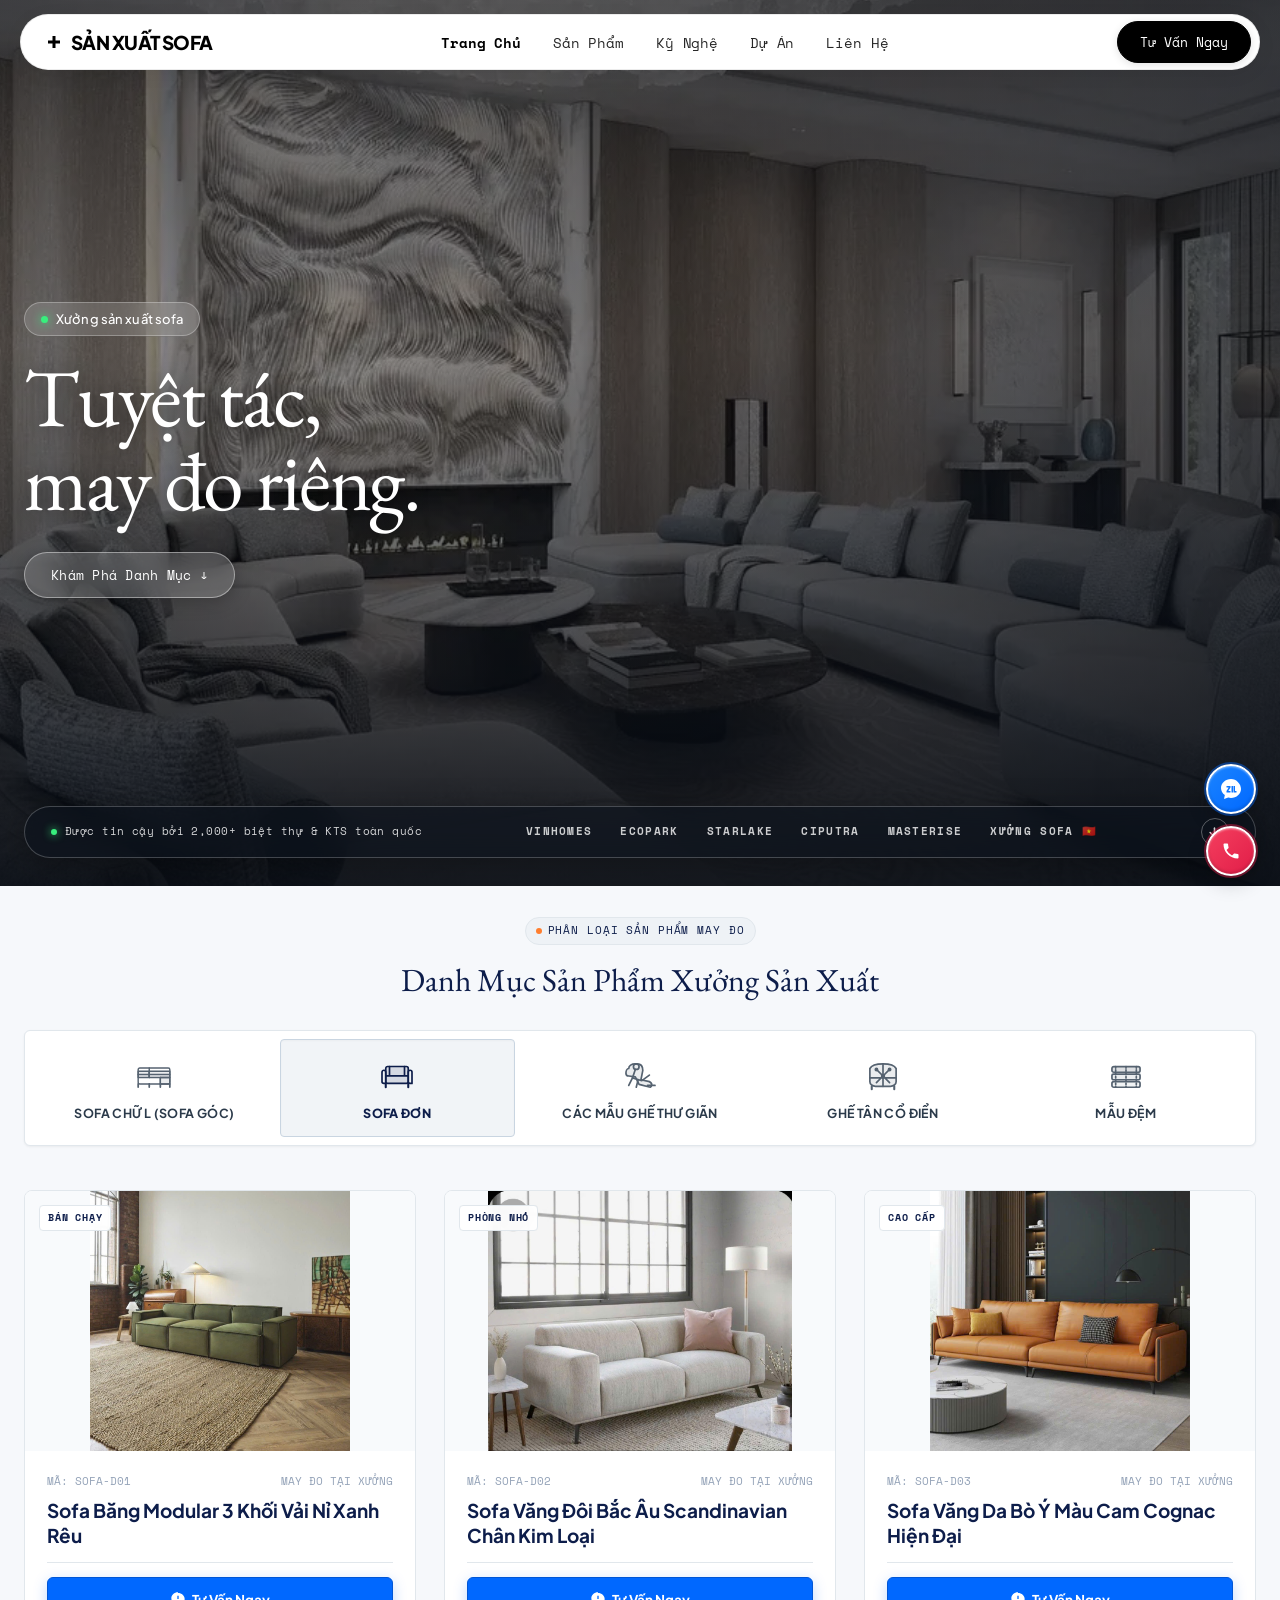
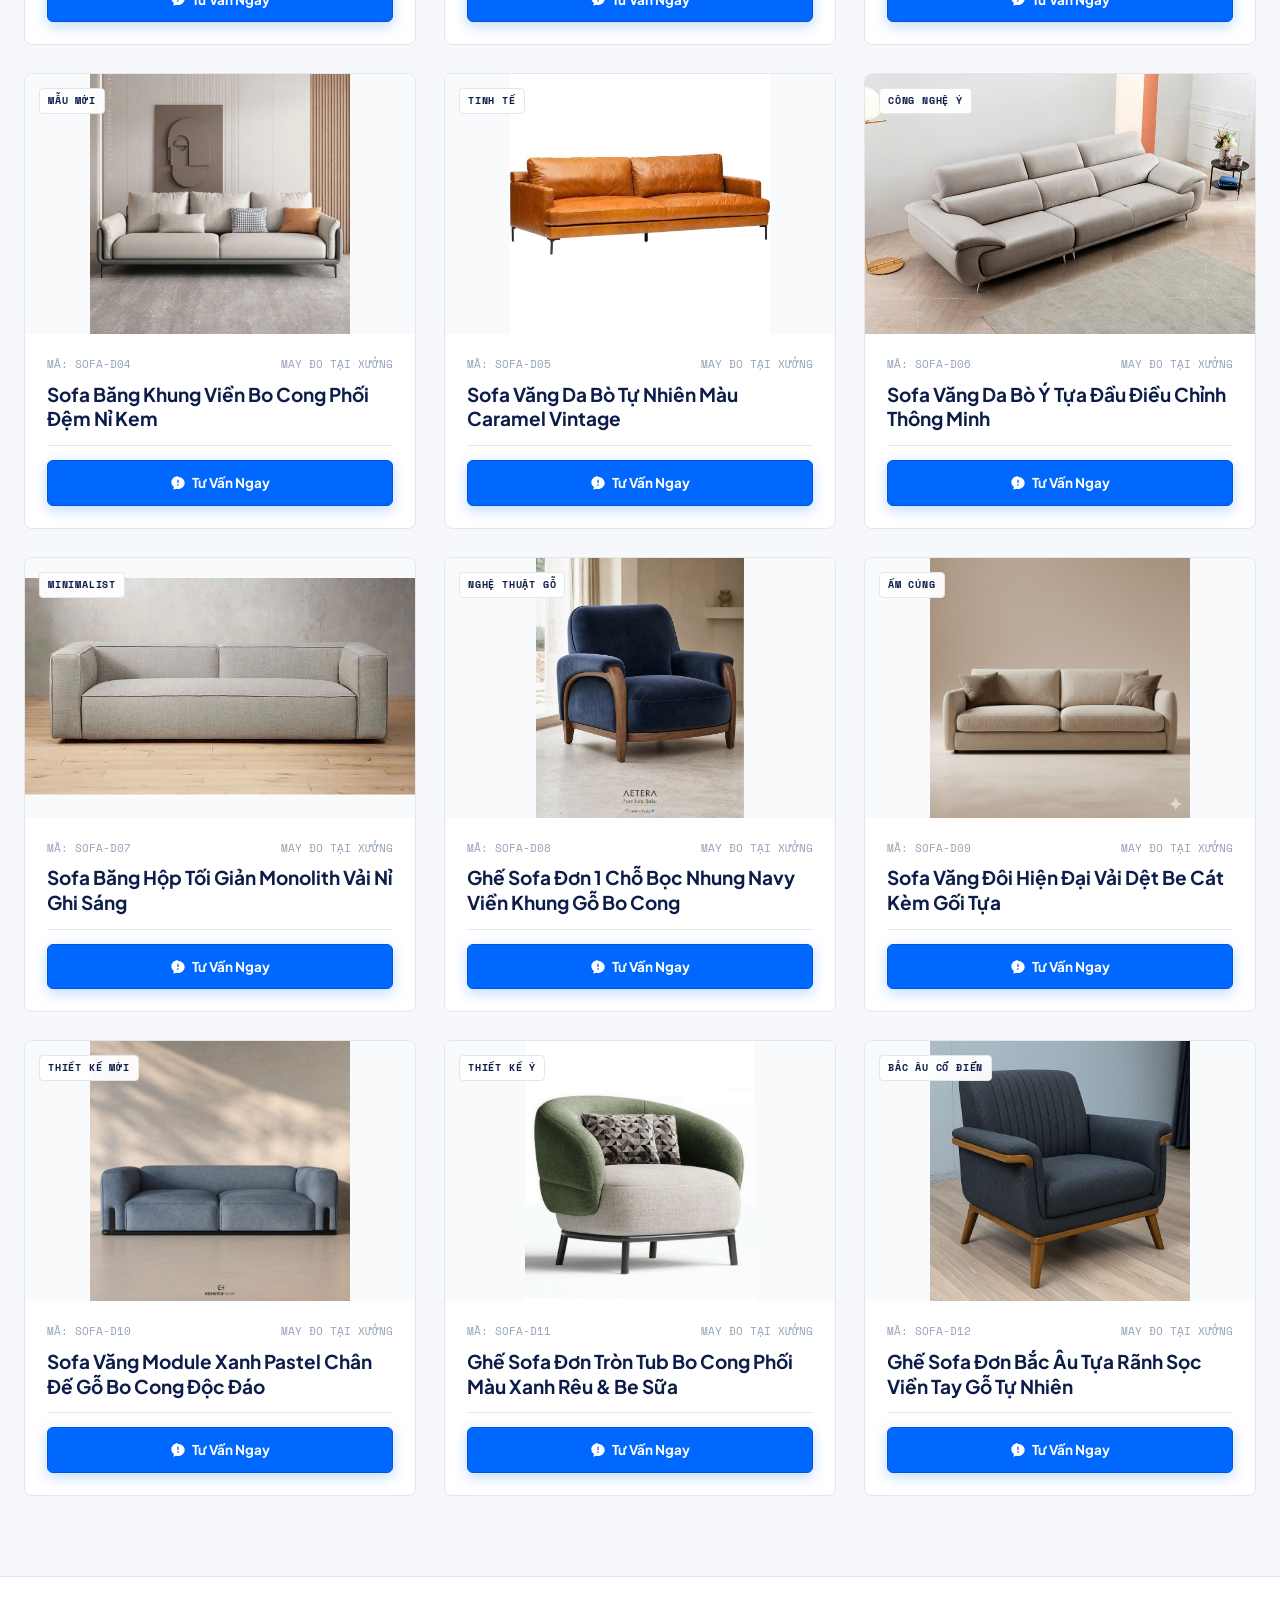
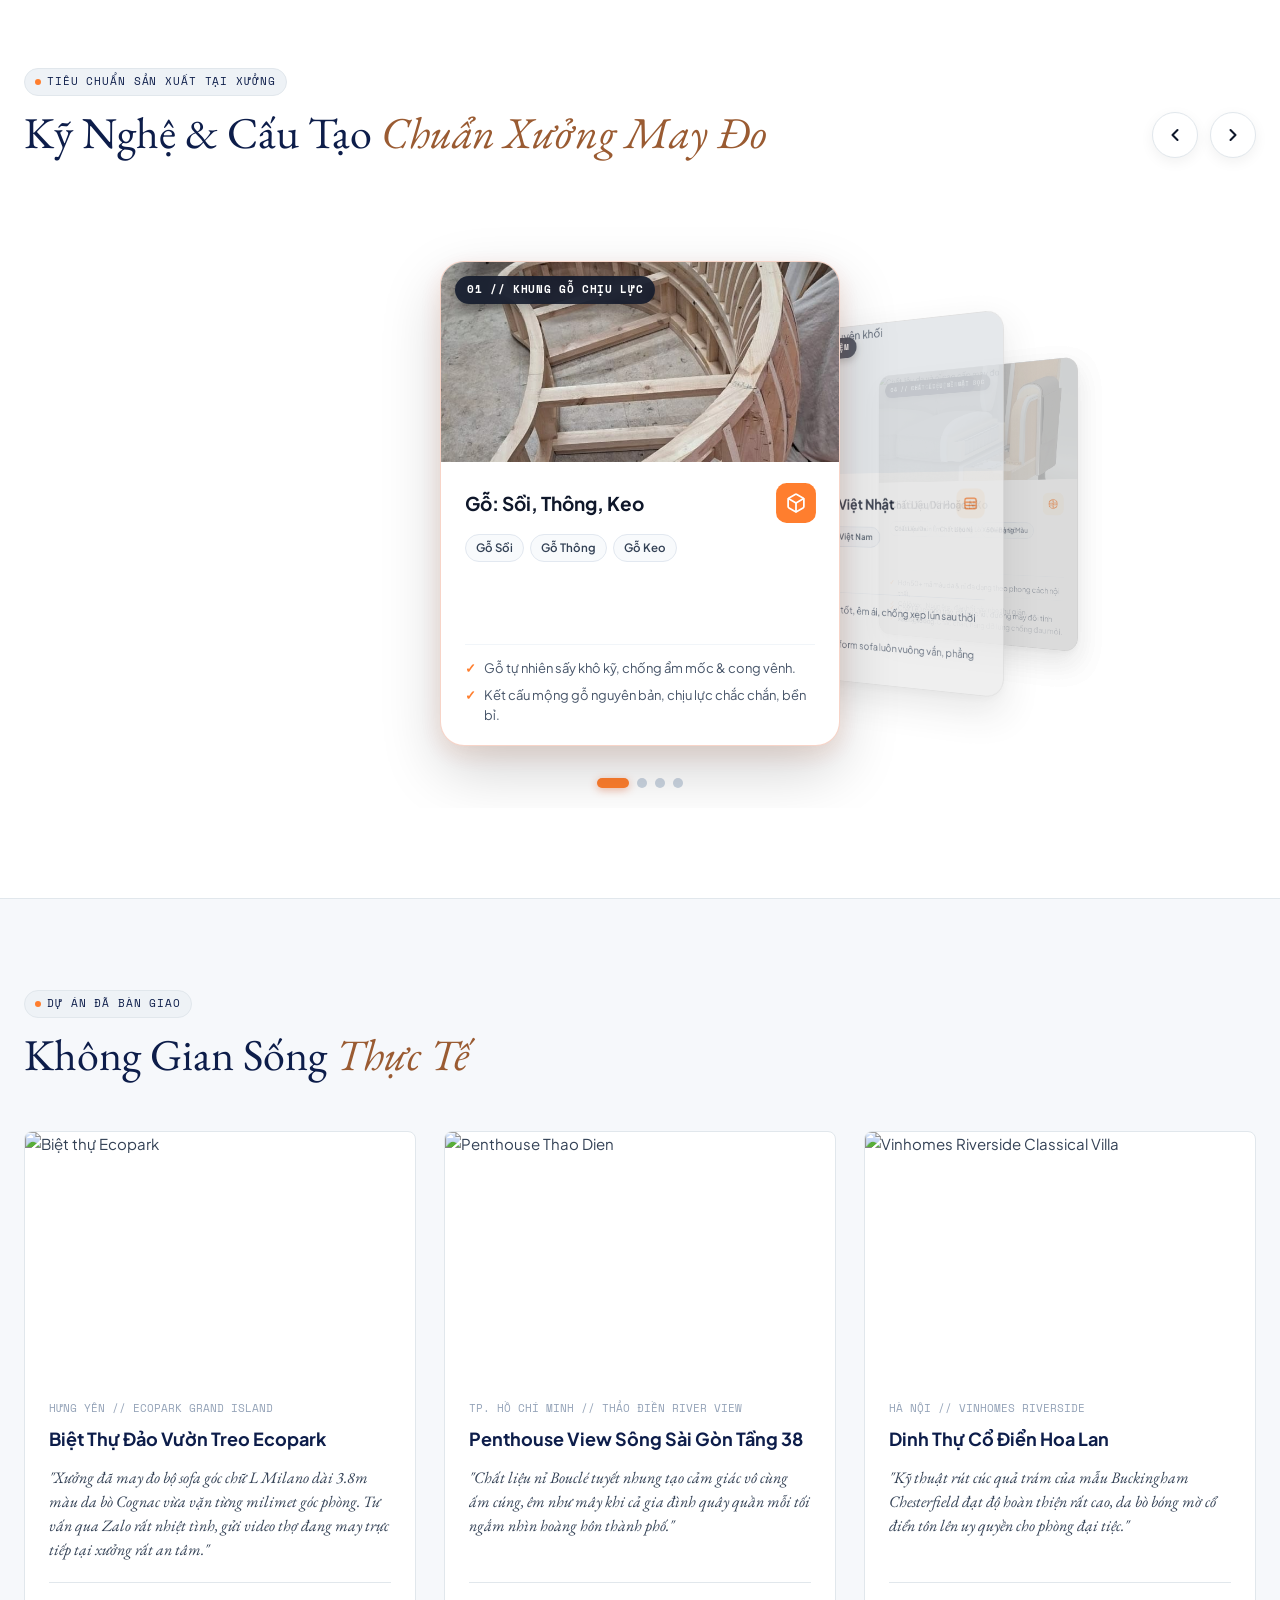
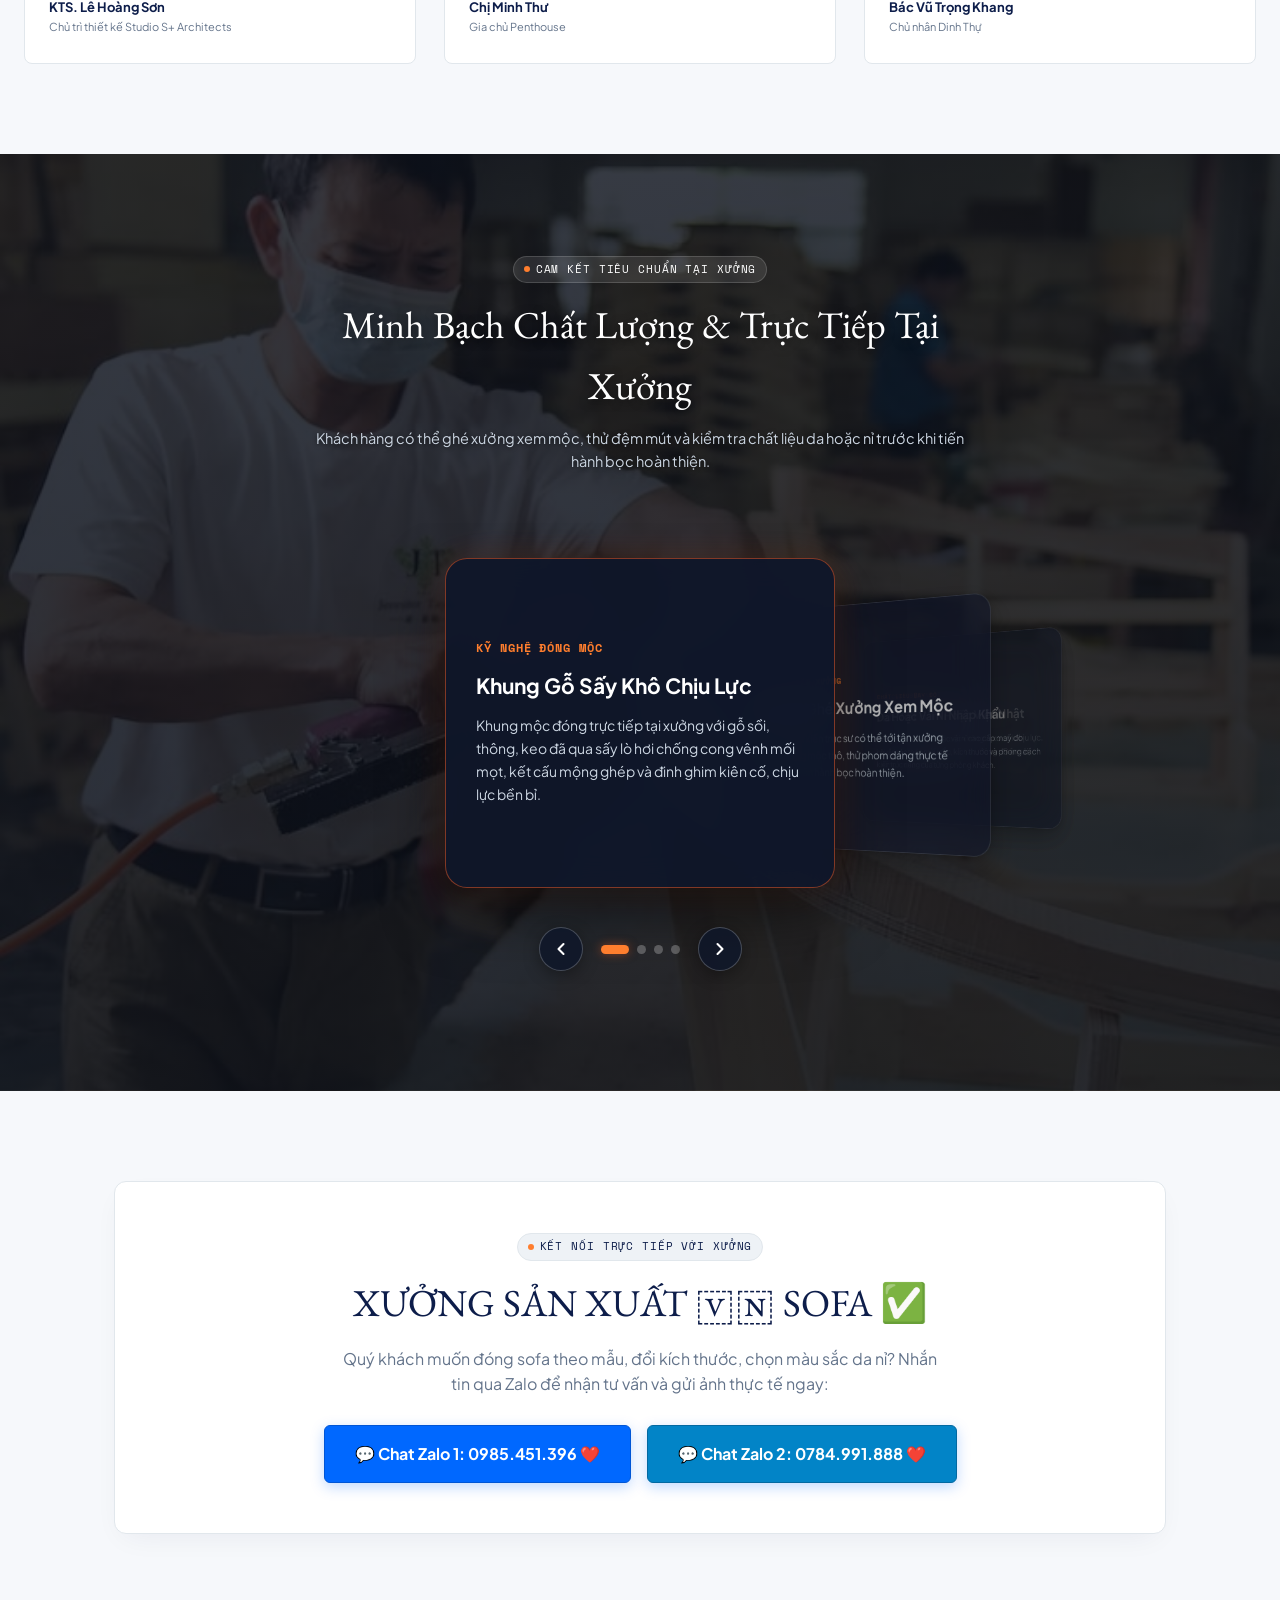
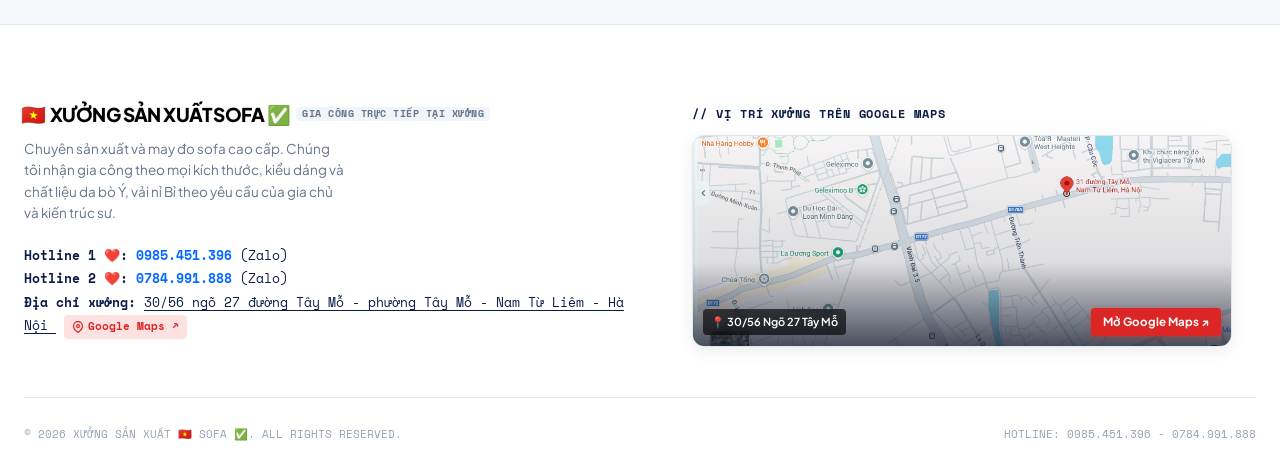
==== index.html @ b15f2ebf "Add files via upload" ====
<!DOCTYPE html>
<html lang="vi">
<head>
  <meta charset="UTF-8">
  <meta name="viewport" content="width=device-width, initial-scale=1.0">
  <title>XƯỞNG SẢN XUẤT 🇻🇳 SOFA ✅ | Hotline: 0985.451.396 - 0784.991.888</title>
  <meta name="description" content="XƯỞNG SẢN XUẤT 🇻🇳 SOFA ✅ chuyên may đo sofa cao cấp. Hotline: 0985.451.396 - 0784.991.888. Đầy đủ các dòng Sofa chữ L (Sofa góc), Sofa đơn, Ghế thư giãn, Ghế tân cổ điển và Mẫu đệm.">
  <link rel="stylesheet" href="assets/css/style.css?v=20261024_10">
  <link rel="preconnect" href="https://fonts.googleapis.com">
  <link rel="preconnect" href="https://fonts.gstatic.com" crossorigin>
</head>
<body>



  <!-- Floating Pill Navbar (Clone Y Chang Ảnh Ankar.ai) -->
  <header class="ankar-nav-wrapper">
    <div class="ankar-nav-container">
      <a href="index.html" class="ankar-logo">
        <span class="ankar-logo-symbol">
          <svg width="18" height="18" viewBox="0 0 24 24" fill="currentColor">
            <path d="M10 4h4v6h6v4h-6v6h-4v-6H4v-4h6V4z"/>
          </svg>
        </span>
        <span class="ankar-logo-text">
          SẢN XUẤT SOFA
        </span>
      </a>

      <nav>
        <ul class="ankar-nav-links">
          <li><a href="index.html" class="active">Trang Chủ</a></li>
          <li><a href="products.html">Sản Phẩm</a></li>
          <li><a href="craftsmanship.html">Kỹ Nghệ</a></li>
          <li><a href="#living-spaces">Dự Án</a></li>
          <li><a href="contact.html">Liên Hệ</a></li>
        </ul>
      </nav>

      <div class="ankar-nav-actions">
        <a href="https://zalo.me/0985451396" target="_blank" rel="noopener noreferrer" class="btn-ankar-pill-action" title="Tư Vấn Zalo: 0985.451.396 ❤️ - 0784.991.888 ❤️">
          Tư Vấn Ngay
        </a>
      </div>
    </div>
  </header>

  <!-- Hero Section (Clone Phong Cách Ankar.ai Chuẩn Bằng Ảnh Thứ 2) -->
  <section class="hero-ankar-container">
    <div class="hero-ankar-body">
      <!-- Tiêu Đề Lớn & Nút Bấm Kính Mờ Đặt Ngay Bên Dưới Chữ -->
      <div class="hero-ankar-left">
        <div class="hero-ankar-badge">
          <span class="dot"></span>
          <span>Xưởng sản xuất sofa</span>
        </div>
        <h1 class="hero-ankar-title">
          Tuyệt tác,<br>
          may đo riêng.
        </h1>
        <div class="hero-ankar-actions" style="margin-top: 28px;">
          <a href="#danh-muc-sofa" class="btn-ankar-glass-pill">
            Khám Phá Danh Mục ↓
          </a>
        </div>
      </div>
    </div>

    <!-- Thanh Floating Pill Đáy Màn Hình (Chứng Nhận & Đối Tác Theo Ảnh 1 Ankar.ai) -->
    <div class="hero-ankar-bottom-pill-wrapper">
      <div class="hero-ankar-bottom-pill">
        <div class="bottom-pill-intro">
          <span class="dot"></span>
          <span>Được tin cậy bởi 2,000+ biệt thự & KTS toàn quốc</span>
        </div>
        <div class="bottom-pill-logos">
          <span>VINHOMES</span>
          <span>ECOPARK</span>
          <span>STARLAKE</span>
          <span>CIPUTRA</span>
          <span>MASTERISE</span>
          <span>XƯỞNG SOFA 🇻🇳</span>
        </div>
        <a href="#danh-muc-sofa" class="bottom-pill-arrow" title="Cuộn xem 6 dòng sản phẩm sofa">
          <svg width="15" height="15" viewBox="0 0 24 24" fill="none" stroke="currentColor" stroke-width="2.5" stroke-linecap="round" stroke-linejoin="round">
            <line x1="12" y1="5" x2="12" y2="19"></line>
            <polyline points="19 12 12 19 5 12"></polyline>
          </svg>
        </a>
      </div>
    </div>

    <!-- Navigation Controls for Mobile Carousel (Option 1) -->
    <div class="cases-carousel-nav" id="casesCarouselNav">
      <button type="button" class="cases-nav-arrow prev" id="casesNavPrev" aria-label="Dự án trước" title="Dự án trước">
        <svg width="18" height="18" viewBox="0 0 24 24" fill="none" stroke="currentColor" stroke-width="2.5" stroke-linecap="round" stroke-linejoin="round"><polyline points="15 18 9 12 15 6"></polyline></svg>
      </button>
      <div class="cases-dots" id="casesDots">
        <button type="button" class="cases-dot active" data-index="0" aria-label="Biệt Thự Đảo Ecopark" title="Biệt Thự Đảo Ecopark"></button>
        <button type="button" class="cases-dot" data-index="1" aria-label="Penthouse Thảo Điền" title="Penthouse Thảo Điền"></button>
        <button type="button" class="cases-dot" data-index="2" aria-label="Dinh Thự Hoa Lan" title="Dinh Thự Hoa Lan"></button>
      </div>
      <button type="button" class="cases-nav-arrow next" id="casesNavNext" aria-label="Dự án sau" title="Dự án sau">
        <svg width="18" height="18" viewBox="0 0 24 24" fill="none" stroke="currentColor" stroke-width="2.5" stroke-linecap="round" stroke-linejoin="round"><polyline points="9 18 15 12 9 6"></polyline></svg>
      </button>
    </div>
  </section>

  <!-- ==========================================================================
       CATEGORY FILTER BAR SECTION (CLONE Y CHANG THEO ẢNH USER GỬI)
       ========================================================================== -->
  <section class="category-filter-section" id="danh-muc-sofa">
    <div class="category-filter-header">
      <div class="label-pill" style="margin: 0 auto 10px;">
        <span class="dot"></span>
        <span>Phân Loại Sản Phẩm May Đo</span>
      </div>
      <h2>Danh Mục Sản Phẩm Xưởng Sản Xuất</h2>
    </div>

    <!-- Thanh 6 Danh Mục Chuẩn Y Ảnh -->
    <div class="ankar-category-bar" id="ankarCategoryBar"></div>
  </section>

  <!-- Product Showcase Grid -->
  <section class="products-grid-section">
    <div class="product-cards-container" id="productsGridContainer"></div>
  </section>

  <!-- ==========================================================================
       CRAFTSMANSHIP & 3-LAYER ANATOMY (ANKAR TECHNICAL LIFECYCLE STYLE)
       ========================================================================== -->
    <!-- ==========================================================================
       TIÊU CHUẨN SẢN XUẤT TẠI XƯỞNG (3D COVERFLOW SLIDER)
       ========================================================================== -->
  <section class="craftsmanship-section" id="ky-nghe">
    <div class="section-container">
      <div class="section-head-split">
        <div>
          <div class="label-pill" style="margin-bottom: 12px;">
            <span class="dot"></span>
            <span>Tiêu Chuẩn Sản Xuất Tại Xưởng</span>
          </div>
          <h2>Kỹ Nghệ &amp; Cấu Tạo <em>Chuẩn Xưởng May Đo</em></h2>
        </div>
        <div class="coverflow-nav-desktop">
          <button class="coverflow-arrow-btn prev" id="coverflowPrevBtn" aria-label="Thẻ trước" title="Xem thẻ trước">
            <svg width="20" height="20" viewBox="0 0 24 24" fill="none" stroke="currentColor" stroke-width="2.5" stroke-linecap="round" stroke-linejoin="round"><polyline points="15 18 9 12 15 6"></polyline></svg>
          </button>
          <button class="coverflow-arrow-btn next" id="coverflowNextBtn" aria-label="Thẻ sau" title="Xem thẻ tiếp theo">
            <svg width="20" height="20" viewBox="0 0 24 24" fill="none" stroke="currentColor" stroke-width="2.5" stroke-linecap="round" stroke-linejoin="round"><polyline points="9 18 15 12 9 6"></polyline></svg>
          </button>
        </div>
      </div>

      <!-- 3D Cover Flow Stage -->
      <div class="coverflow-stage" id="coverflowStage">
        <div class="coverflow-track" id="coverflowTrack">

          <!-- Card 1: Khung Gỗ -->
          <div class="coverflow-card" data-index="0">
            <div class="cf-card-media">
              <img src="assets/images/khung-go-sofa-thuc-te.jpg" alt="Khung sườn gỗ tự nhiên sấy khô" loading="lazy">
              <span class="cf-card-badge">01 // KHUNG GỖ CHỊU LỰC</span>
            </div>
            <div class="cf-card-content">
              <div class="cf-card-header">
                <h3>Gỗ: Sồi, Thông, Keo</h3>
                <div class="cf-icon-wrap">
                  <svg width="20" height="20" viewBox="0 0 24 24" fill="none" stroke="currentColor" stroke-width="2" stroke-linecap="round" stroke-linejoin="round"><path d="M21 16V8a2 2 0 0 0-1-1.73l-7-4a2 2 0 0 0-2 0l-7 4A2 2 0 0 0 3 8v8a2 2 0 0 0 1 1.73l7 4a2 2 0 0 0 2 0l7-4A2 2 0 0 0 21 16z"></path><polyline points="3.27 6.96 12 12.01 20.73 6.96"></polyline><line x1="12" y1="22.08" x2="12" y2="12"></line></svg>
                </div>
              </div>
              <div class="craft-chip-group">
                <span class="craft-chip">Gỗ Sồi</span>
                <span class="craft-chip">Gỗ Thông</span>
                <span class="craft-chip">Gỗ Keo</span>
              </div>
              <ul class="craft-points-list">
                <li>Gỗ tự nhiên sấy khô kỹ, chống ẩm mốc &amp; cong vênh.</li>
                <li>Kết cấu mộng gỗ nguyên bản, chịu lực chắc chắn, bền bỉ.</li>
              </ul>
            </div>
          </div>

          <!-- Card 2: Đệm Mút -->
          <div class="coverflow-card" data-index="1">
            <div class="cf-card-media">
              <img src="https://images.unsplash.com/photo-1631679706909-1844bbd07221?auto=format&fit=crop&w=800&q=80" alt="Hệ đệm mút sofa nguyên khối" loading="lazy">
              <span class="cf-card-badge">02 // HỆ LÕI MÚT ĐỆM</span>
            </div>
            <div class="cf-card-content">
              <div class="cf-card-header">
                <h3>Mút Việt Nam / Việt Nhật</h3>
                <div class="cf-icon-wrap">
                  <svg width="20" height="20" viewBox="0 0 24 24" fill="none" stroke="currentColor" stroke-width="2" stroke-linecap="round" stroke-linejoin="round"><rect x="3" y="4" width="18" height="16" rx="3"></rect><path d="M3 10h18"></path><path d="M3 15h18"></path></svg>
                </div>
              </div>
              <div class="craft-chip-group">
                <span class="craft-chip">Mút Việt Nhật</span>
                <span class="craft-chip">Mút Việt Nam</span>
              </div>
              <ul class="craft-points-list">
                <li>Mút cao cấp đàn hồi tốt, êm ái, chống xẹp lún sau thời gian dài.</li>
                <li>Hồi phục nhanh, giữ form sofa luôn vuông vắn, phẳng phiu.</li>
              </ul>
            </div>
          </div>

          <!-- Card 3: Lò Xo -->
          <div class="coverflow-card" data-index="2">
            <div class="cf-card-media">
              <img src="assets/images/cau-tao-lo-xo-dem-sofa.jpg" alt="Kết cấu lò xo và dây đai trợ lực" loading="lazy">
              <span class="cf-card-badge">03 // KẾT CẤU ĐỆM NGỒI</span>
            </div>
            <div class="cf-card-content">
              <div class="cf-card-header">
                <h3>Có Lò Xo / Không Lò Xo</h3>
                <div class="cf-icon-wrap">
                  <svg width="20" height="20" viewBox="0 0 24 24" fill="none" stroke="currentColor" stroke-width="2" stroke-linecap="round" stroke-linejoin="round"><path d="M4 7c2-3 6-3 8 0s6 3 8 0"></path><path d="M4 12c2-3 6-3 8 0s6 3 8 0"></path><path d="M4 17c2-3 6-3 8 0s6 3 8 0"></path></svg>
                </div>
              </div>
              <div class="craft-chip-group">
                <span class="craft-chip">Có Lò Xo Nhún Êm</span>
                <span class="craft-chip">Không Lò Xo Nâng Đỡ</span>
              </div>
              <ul class="craft-points-list">
                <li><strong>Có lò xo:</strong> Nhún êm, đàn hồi nảy nhẹ thư giãn.</li>
                <li><strong>Không lò xo:</strong> Chắc chắn, nâng đỡ lưng chống đau mỏi.</li>
              </ul>
            </div>
          </div>

          <!-- Card 4: Chất Liệu Bọc -->
          <div class="coverflow-card" data-index="3">
            <div class="cf-card-media">
              <img src="https://images.unsplash.com/photo-1550581190-9c1c48d21d6c?auto=format&fit=crop&w=800&q=80" alt="Chất liệu da và nỉ cao cấp may đo" loading="lazy">
              <span class="cf-card-badge">04 // CHẤT LIỆU BỀ MẶT BỌC</span>
            </div>
            <div class="cf-card-content">
              <div class="cf-card-header">
                <h3>Chất Liệu Da Hoặc Nỉ</h3>
                <div class="cf-icon-wrap">
                  <svg width="20" height="20" viewBox="0 0 24 24" fill="none" stroke="currentColor" stroke-width="2" stroke-linecap="round" stroke-linejoin="round"><circle cx="12" cy="12" r="9"></circle><path d="M12 3v18"></path><path d="M3 12h18"></path></svg>
                </div>
              </div>
              <div class="craft-chip-group">
                <span class="craft-chip">Chất Liệu Da</span>
                <span class="craft-chip">Chất Liệu Nỉ</span>
                <span class="craft-chip">50+ Bảng Màu</span>
              </div>
              <ul class="craft-points-list">
                <li>Hơn 50+ mã màu da &amp; nỉ đa dạng theo phong cách nội thất.</li>
                <li>Chất liệu chống trầy, dễ lau chùi, đường may đôi tinh xảo tại xưởng.</li>
              </ul>
            </div>
          </div>

        </div>

        <!-- Controls: Dots & Mobile Arrows -->
        <div class="coverflow-controls">
          <button class="coverflow-arrow-btn mobile-prev" id="coverflowMobilePrev" aria-label="Trước">
            <svg width="18" height="18" viewBox="0 0 24 24" fill="none" stroke="currentColor" stroke-width="2.5"><polyline points="15 18 9 12 15 6"></polyline></svg>
          </button>
          <div class="coverflow-dots" id="coverflowDots">
            <span class="cf-dot active" data-index="0" title="Khung Gỗ"></span>
            <span class="cf-dot" data-index="1" title="Đệm Mút"></span>
            <span class="cf-dot" data-index="2" title="Lò Xo"></span>
            <span class="cf-dot" data-index="3" title="Chất Liệu Bọc"></span>
          </div>
          <button class="coverflow-arrow-btn mobile-next" id="coverflowMobileNext" aria-label="Sau">
            <svg width="18" height="18" viewBox="0 0 24 24" fill="none" stroke="currentColor" stroke-width="2.5"><polyline points="9 18 15 12 9 6"></polyline></svg>
          </button>
        </div>
      </div>
    </div>
  </section>

  <!-- ==========================================================================
       LIVING SPACES & CLIENT STORIES
       ========================================================================== -->
  <section class="cases-section" id="living-spaces">
    <div class="section-head-split">
      <div>
        <div class="label-pill" style="margin-bottom: 12px;">
          <span class="dot"></span>
          <span>Dự Án Đã Bàn Giao</span>
        </div>
        <h2>Không Gian Sống <em>Thực Tế</em></h2>
      </div>
    </div>

    <div class="cases-slider" id="casesSlider">
      <!-- Case 1 -->
      <div class="case-card" data-index="0">
        <div class="case-image">
          <img src="https://images.unsplash.com/photo-1600585154340-be6161a56a0c?auto=format&fit=crop&w=800&q=80" alt="Biệt thự Ecopark">
        </div>
        <div class="case-content">
          <div class="case-loc">HƯNG YÊN // ECOPARK GRAND ISLAND</div>
          <h4 class="case-title">Biệt Thự Đảo Vườn Treo Ecopark</h4>
          <p class="case-quote">
            "Xưởng đã may đo bộ sofa góc chữ L Milano dài 3.8m màu da bò Cognac vừa vặn từng milimet góc phòng. Tư vấn qua Zalo rất nhiệt tình, gửi video thợ đang may trực tiếp tại xưởng rất an tâm."
          </p>
          <div class="case-author">
            <div class="case-author-info">
              <div class="name">KTS. Lê Hoàng Sơn</div>
              <div class="role">Chủ trì thiết kế Studio S+ Architects</div>
            </div>
          </div>
        </div>
      </div>

      <!-- Case 2 -->
      <div class="case-card" data-index="1">
        <div class="case-image">
          <img src="https://images.unsplash.com/photo-1600607687939-ce8a6c25118c?auto=format&fit=crop&w=800&q=80" alt="Penthouse Thao Dien">
        </div>
        <div class="case-content">
          <div class="case-loc">TP. HỒ CHÍ MINH // THẢO ĐIỀN RIVER VIEW</div>
          <h4 class="case-title">Penthouse View Sông Sài Gòn Tầng 38</h4>
          <p class="case-quote">
            "Chất liệu nỉ Bouclé tuyết nhung tạo cảm giác vô cùng ấm cúng, êm như mây khi cả gia đình quây quần mỗi tối ngắm nhìn hoàng hôn thành phố."
          </p>
          <div class="case-author">
            <div class="case-author-info">
              <div class="name">Chị Minh Thư</div>
              <div class="role">Gia chủ Penthouse</div>
            </div>
          </div>
        </div>
      </div>

      <!-- Case 3 -->
      <div class="case-card" data-index="2">
        <div class="case-image">
          <img src="https://images.unsplash.com/photo-1550581190-9c1c48d21d6c?auto=format&fit=crop&w=800&q=80" alt="Vinhomes Riverside Classical Villa">
        </div>
        <div class="case-content">
          <div class="case-loc">HÀ NỘI // VINHOMES RIVERSIDE</div>
          <h4 class="case-title">Dinh Thự Cổ Điển Hoa Lan</h4>
          <p class="case-quote">
            "Kỹ thuật rút cúc quả trám của mẫu Buckingham Chesterfield đạt độ hoàn thiện rất cao, da bò bóng mờ cổ điển tôn lên uy quyền cho phòng đại tiệc."
          </p>
          <div class="case-author">
            <div class="case-author-info">
              <div class="name">Bác Vũ Trọng Khang</div>
              <div class="role">Chủ nhân Dinh Thự</div>
            </div>
          </div>
        </div>
      </div>
    </div>
  </section>

  <!-- ==========================================================================
       TRUST CENTER & CERTIFICATIONS (ẢNH NỀN XƯỞNG MỘC THỰC TẾ)
       ========================================================================== -->
    <!-- ==========================================================================
       TRUST CENTER & CERTIFICATIONS (ẢNH NỀN XƯỞNG MỘC THỰC TẾ - LƯỚT CHUYỂN MƯỢT MÀ)
       ========================================================================== -->
    <!-- ==========================================================================
       TRUST CENTER & CERTIFICATIONS (3D COVERFLOW NHƯ ẢNH MẪU - NỘI DUNG GIỮ NGUYÊN)
       ========================================================================== -->
  <section class="trust-section" id="trust-section">
    <div class="trust-head">
      <div class="label-pill" style="background: rgba(255,255,255,0.1); border-color: rgba(255,255,255,0.15); color: #fff; margin-bottom: 12px;">
        <span class="dot"></span>
        <span>Cam Kết Tiêu Chuẩn Tại Xưởng</span>
      </div>
      <h2>Minh Bạch Chất Lượng &amp; Trực Tiếp Tại Xưởng</h2>
      <p>Khách hàng có thể ghé xưởng xem mộc, thử đệm mút và kiểm tra chất liệu da hoặc nỉ trước khi tiến hành bọc hoàn thiện.</p>
    </div>

    <!-- 3D Cover Flow Stage -->
    <div class="trust-coverflow-stage" id="trustCoverflowStage">
      <div class="trust-coverflow-track" id="trustCoverflowTrack">

        <div class="trust-coverflow-card" data-index="0">
          <div class="code">KỸ NGHỆ ĐÓNG MỘC</div>
          <h4>Khung Gỗ Sấy Khô Chịu Lực</h4>
          <p>Khung mộc đóng trực tiếp tại xưởng với gỗ sồi, thông, keo đã qua sấy lò hơi chống cong vênh mối mọt, kết cấu mộng ghép và đinh ghim kiên cố, chịu lực bền bỉ.</p>
        </div>

        <div class="trust-coverflow-card" data-index="1">
          <div class="code">MINH BẠCH TẬN XƯỞNG</div>
          <h4>Trực Tiếp Ghé Xưởng Xem Mộc</h4>
          <p>Khách hàng và kiến trúc sư có thể tới tận xưởng kiểm tra khung mộc thô, thử phom dáng thực tế trước khi thợ tiến hành bọc hoàn thiện.</p>
        </div>

        <div class="trust-coverflow-card" data-index="2">
          <div class="code">TÙY CHỌN ĐỆM NGỒI</div>
          <h4>Mút Việt Nam Hoặc Việt Nhật</h4>
          <p>Tùy chọn đệm ngồi có hoặc không lò xo cối chịu lực. Lõi mút nguyên khối đàn hồi cao, nâng đỡ êm ái, chống xẹp lún tối đa.</p>
        </div>

        <div class="trust-coverflow-card" data-index="3">
          <div class="code">CHẤT LIỆU MAY ĐO</div>
          <h4>Da Hoặc Vải Nỉ Nhập Khẩu</h4>
          <p>Hàng trăm mẫu da hoặc vải nỉ cao cấp may đo chuẩn xác theo màu sắc, kích thước và phong cách kiến trúc riêng của từng phòng khách.</p>
        </div>

      </div>

      <!-- Controls: Navigation Arrows & Dots -->
      <div class="trust-controls">
        <button class="trust-arrow-btn prev" id="trustCoverflowPrev" aria-label="Thẻ trước" title="Thẻ trước">
          <svg width="20" height="20" viewBox="0 0 24 24" fill="none" stroke="currentColor" stroke-width="2.5" stroke-linecap="round" stroke-linejoin="round"><polyline points="15 18 9 12 15 6"></polyline></svg>
        </button>
        <div class="trust-dots" id="trustCoverflowDots">
          <span class="trust-dot active" data-index="0" title="Kỹ nghệ đóng mộc"></span>
          <span class="trust-dot" data-index="1" title="Minh bạch tận xưởng"></span>
          <span class="trust-dot" data-index="2" title="Tùy chọn đệm ngồi"></span>
          <span class="trust-dot" data-index="3" title="Chất liệu may đo"></span>
        </div>
        <button class="trust-arrow-btn next" id="trustCoverflowNext" aria-label="Thẻ sau" title="Thẻ tiếp theo">
          <svg width="20" height="20" viewBox="0 0 24 24" fill="none" stroke="currentColor" stroke-width="2.5" stroke-linecap="round" stroke-linejoin="round"><polyline points="9 18 15 12 9 6"></polyline></svg>
        </button>
      </div>
    </div>
  </section>

  <!-- ==========================================================================
       ZALO CONSULTATION HERO CARD
       ========================================================================== -->
  <section style="max-width: 1100px; margin: 90px auto; padding: 0 24px;">
    <div style="background: #ffffff; border: 1px solid var(--border-light); border-radius: 12px; padding: 50px 30px; text-align: center; box-shadow: var(--shadow-card);">
      <div class="label-pill" style="margin: 0 auto 12px;">
        <span class="dot"></span>
        <span>KẾT NỐI TRỰC TIẾP VỚI XƯỞNG</span>
      </div>
      <h2 style="font-family: var(--font-serif); font-size: 38px; color: var(--text-main); font-weight: 400; margin-bottom: 12px;">
        XƯỞNG SẢN XUẤT 🇻🇳 SOFA ✅
      </h2>
      <p style="color: var(--text-muted); font-size: 16px; max-width: 600px; margin: 0 auto 28px;">
        Quý khách muốn đóng sofa theo mẫu, đổi kích thước, chọn màu sắc da nỉ? Nhắn tin qua Zalo để nhận tư vấn và gửi ảnh thực tế ngay:
      </p>

      <div style="display: flex; justify-content: center; gap: 16px; flex-wrap: wrap;">
        <a href="https://zalo.me/0985451396" target="_blank" rel="noopener noreferrer" class="btn-zalo-cta" style="padding: 15px 30px; font-size: 16px;">
          💬 Chat Zalo 1: 0985.451.396 ❤️
        </a>
        <a href="https://zalo.me/0784991888" target="_blank" rel="noopener noreferrer" class="btn-zalo-cta" style="padding: 15px 30px; font-size: 16px; background: #0284c7 !important; border-color: #0369a1 !important;">
          💬 Chat Zalo 2: 0784.991.888 ❤️
        </a>
      </div>
    </div>
  </section>

  <!-- ==========================================================================
       ANKAR-STYLE FOOTER
       ========================================================================== -->
  <footer class="ankar-footer">
    <div class="footer-container">
      <div class="footer-top-grid">
        <!-- Cột 1: Thông Tin Xưởng -->
        <div class="footer-brand">
          <div class="ankar-logo">
            <div class="ankar-logo-symbol">🇻🇳</div>
            <div class="ankar-logo-text">
              XƯỞNG SẢN XUẤT SOFA ✅
              <span class="ankar-logo-sub">Gia Công Trực Tiếp Tại Xưởng</span>
            </div>
          </div>
          <p>
            Chuyên sản xuất và may đo sofa cao cấp. Chúng tôi nhận gia công theo mọi kích thước, kiểu dáng và chất liệu da bò Ý, vải nỉ Bỉ theo yêu cầu của gia chủ và kiến trúc sư.
          </p>
          <div style="margin-top: 20px; font-family: var(--font-mono); font-size: 13px; color: var(--text-main); line-height: 1.8;">
            <div><strong>Hotline 1 ❤️:</strong> <a href="tel:0985451396" style="color: #0068ff; font-weight: bold;">0985.451.396</a> (Zalo)</div>
            <div><strong>Hotline 2 ❤️:</strong> <a href="tel:0784991888" style="color: #0068ff; font-weight: bold;">0784.991.888</a> (Zalo)</div>
            <div>
              <strong>Địa chỉ xưởng:</strong> 
              <a href="https://www.google.com/maps/search/?api=1&query=30%2F56+ng%C3%B5+27+%C4%91%C6%B0%E1%BB%9Dng+T%C3%A2y+M%E1%BB%97%2C+T%C3%A2y+M%E1%BB%97%2C+Nam+T%E1%BB%AB+Li%C3%AAm%2C+H%C3%A0+N%E1%BB%99i" target="_blank" rel="noopener noreferrer" style="color: var(--text-main); text-decoration: underline; text-underline-offset: 3px;" title="Bấm để mở chỉ đường Google Maps">
                30/56 ngõ 27 đường Tây Mỗ - phường Tây Mỗ - Nam Từ Liêm - Hà Nội
              </a>
              <a href="https://www.google.com/maps/search/?api=1&query=30%2F56+ng%C3%B5+27+%C4%91%C6%B0%E1%BB%9Dng+T%C3%A2y+M%E1%BB%97%2C+T%C3%A2y+M%E1%BB%97%2C+Nam+T%E1%BB%AB+Li%C3%AAm%2C+H%C3%A0+N%E1%BB%99i" target="_blank" rel="noopener noreferrer" style="display: inline-flex; align-items: center; gap: 4px; margin-left: 8px; padding: 2px 8px; background: #fee2e2; color: #dc2626; border-radius: 4px; font-size: 11px; font-weight: 700; text-decoration: none; vertical-align: middle;">
                <svg width="12" height="12" viewBox="0 0 24 24" fill="none" stroke="currentColor" stroke-width="2.5" stroke-linecap="round" stroke-linejoin="round">
                  <path d="M21 10c0 7-9 13-9 13s-9-6-9-13a9 9 0 0 1 18 0z"></path>
                  <circle cx="12" cy="10" r="3"></circle>
                </svg>
                Google Maps ↗
              </a>
            </div>
          </div>
        </div>

        <!-- Cột 2: Bản Đồ Google Maps (Điền đầy khoảng trống ở giữa theo ảnh yêu cầu) -->
        <div class="footer-map-col">
          <div style="font-family: var(--font-mono); font-size: 11.5px; text-transform: uppercase; color: var(--text-main); letter-spacing: 0.08em; margin-bottom: 12px; font-weight: 700;">
            // VỊ TRÍ XƯỞNG TRÊN GOOGLE MAPS
          </div>
          <div style="max-width: 540px; width: 100%; border-radius: 12px; overflow: hidden; border: 1px solid var(--border-light); box-shadow: 0 4px 16px rgba(0,0,0,0.08); position: relative;">
            <a href="https://www.google.com/maps/search/?api=1&query=30%2F56+ng%C3%B5+27+%C4%91%C6%B0%E1%BB%9Dng+T%C3%A2y+M%E1%BB%97%2C+T%C3%A2y+M%E1%BB%97%2C+Nam+T%E1%BB%AB+Li%C3%AAm%2C+H%C3%A0+N%E1%BB%99i" target="_blank" rel="noopener noreferrer" style="display: block; position: relative; text-decoration: none;" title="Bấm vào để mở Google Maps chỉ đường đến xưởng">
              <img src="assets/images/google-maps-tay-mo.png" alt="Bản đồ vị trí Xưởng sản xuất sofa 30/56 ngõ 27 Tây Mỗ" style="width: 100%; height: 210px; object-fit: cover; display: block; transition: transform 0.3s ease;">
              <div style="position: absolute; inset: 0; background: linear-gradient(to top, rgba(15, 23, 42, 0.75) 0%, rgba(15, 23, 42, 0.1) 40%, transparent 100%); pointer-events: none;"></div>
              <div style="position: absolute; bottom: 10px; left: 10px; right: 10px; display: flex; align-items: center; justify-content: space-between; gap: 8px;">
                <span style="font-size: 11px; font-weight: 600; color: #ffffff; background: rgba(0, 0, 0, 0.65); padding: 4px 8px; border-radius: 4px; backdrop-filter: blur(4px);">
                  📍 30/56 Ngõ 27 Tây Mỗ
                </span>
                <span style="font-size: 11.5px; font-weight: 700; color: #ffffff; background: #dc2626; padding: 5px 12px; border-radius: 4px; display: inline-flex; align-items: center; gap: 4px; box-shadow: 0 2px 6px rgba(220, 38, 38, 0.4);">
                  Mở Google Maps ↗
                </span>
              </div>
            </a>
          </div>
        </div>
      </div>

      <div class="footer-bottom-bar">
        <div>© 2026 XƯỞNG SẢN XUẤT 🇻🇳 SOFA ✅. ALL RIGHTS RESERVED.</div>
        <div style="display: flex; gap: 20px;">
          <span>HOTLINE: 0985.451.396 - 0784.991.888</span>
        </div>
      </div>
    </div>
  </footer>

  <!-- Floating Contact Corner (Chỉ 2 Icon Tròn Nổi 3D Tinh Gọn, Không Che Chữ) -->
  <div class="floating-contact-corner" id="floatingContactCorner">
    <a href="https://zalo.me/0985451396" target="_blank" rel="noopener noreferrer" class="floating-fab-item fab-zalo" title="Tư Vấn Zalo: 0985.451.396 ❤️">
      <div class="fab-icon-btn">
        <span class="fab-radar"></span>
        <svg width="24" height="24" viewBox="0 0 24 24" fill="currentColor">
          <path d="M12 2C6.48 2 2 6.03 2 11c0 2.87 1.5 5.43 3.84 7.03L5 22l4.24-1.41C10.15 20.84 11.06 21 12 21c5.52 0 10-4.03 10-9s-4.48-10-10-10zm-1.5 13.5h-3V14l2.16-3.5H7.5V9h4v1.5L9.34 14h2.16v1.5zm3.5 0h-1.5V9H14v6.5zm3.5 0h-3V9h1.5v5h1.5v1.5z"/>
        </svg>
      </div>
    </a>
    <a href="tel:0784991888" class="floating-fab-item fab-hotline" title="Gọi Hotline: 0784.991.888 ❤️">
      <div class="fab-icon-btn">
        <span class="fab-radar"></span>
        <svg width="20" height="20" viewBox="0 0 24 24" fill="currentColor">
          <path d="M6.62 10.79a15.053 15.053 0 006.59 6.59l2.2-2.2c.27-.27.67-.36 1.02-.24 1.12.37 2.33.57 3.57.57.55 0 1 .45 1 1V20c0 .55-.45 1-1 1-9.39 0-17-7.61-17-17 0-.55.45-1 1-1h3.5c.55 0 1 .45 1 1 0 1.25.2 2.45.57 3.57.11.35.03.74-.25 1.02l-2.2 2.2z"/>
        </svg>
      </div>
    </a>
  </div>

  <!-- Quick View Modal Popup -->
  <div class="modal-overlay" id="productModalOverlay">
    <div class="modal-card">
      <button class="modal-close-btn" id="modalCloseBtn">&times;</button>
      <div class="modal-inner-grid" id="modalContentPane"></div>
    </div>
  </div>

  <!-- Scripts -->
  <script src="assets/js/data.js?v=20261024_10"></script>
  <script src="assets/js/main.js?v=20261024_10"></script>
</body>
</html>
---- assets/css/style.css ----
/* ==========================================================================
   ANKAR ATELIER - LUXURY SOFA & BESPOKE LIVING
   Design System Inspired by ankar.ai (Precision, Minimalist & Architectural)
   ========================================================================== */

@import url('https://fonts.googleapis.com/css2?family=EB+Garamond:ital,wght@0,400..700;1,400..700&family=Plus+Jakarta+Sans:wght@300;400;500;600;700&family=Space+Mono:ital,wght@0,400;0,700;1,400&display=swap');

:root {
  /* Ankar Color Tokens */
  --bg-page: #f6f8fb;
  --bg-card: #ffffff;
  --bg-muted: #eef2f6;
  --bg-dark: #0a1128;
  --bg-subtle: #f0f4f8;

  --border-light: #e1e7ec;
  --border-hairline: rgba(13, 29, 74, 0.12);
  --border-active: #0d1d4a;

  --text-main: #0d1d4a;
  --text-body: #334155;
  --text-muted: #64748b;
  --text-light: #94a3b8;
  --text-on-dark: #ffffff;

  --accent-orange: #ff7e2e;
  --accent-amber: #d97706;
  --accent-cognac: #9a5b32;
  --accent-navy: #182553;

  /* Typography */
  --font-sans: 'Plus Jakarta Sans', -apple-system, BlinkMacSystemFont, sans-serif;
  --font-serif: 'EB Garamond', Georgia, serif;
  --font-mono: 'Space Mono', 'Fragment Mono', monospace;

  /* Transitions & Shadows */
  --shadow-subtle: 0 1px 3px rgba(0, 0, 0, 0.04), 0 1px 2px rgba(0, 0, 0, 0.02);
  --shadow-card: 0 10px 30px -10px rgba(13, 29, 74, 0.07);
  --shadow-pop: 0 20px 45px -15px rgba(13, 29, 74, 0.15);
  --ease-ankar: cubic-bezier(0.16, 1, 0.3, 1);
}

/* Reset & Global Base */
*, *::before, *::after {
  box-sizing: border-box;
  margin: 0;
  padding: 0;
}

html {
  scroll-behavior: smooth;
  -webkit-font-smoothing: antialiased;
  -moz-osx-font-smoothing: grayscale;
}

body {
  background-color: var(--bg-page);
  color: var(--text-body);
  font-family: var(--font-sans);
  font-size: 15px;
  line-height: 1.6;
  overflow-x: hidden;
}

a {
  color: inherit;
  text-decoration: none;
}

img {
  max-width: 100%;
  height: auto;
  display: block;
}

button {
  font-family: inherit;
  cursor: pointer;
  border: none;
  background: none;
}

/* Ankar Typography Utility */
.font-mono {
  font-family: var(--font-mono);
  letter-spacing: -0.01em;
}

.font-serif {
  font-family: var(--font-serif);
}

.font-sans {
  font-family: var(--font-sans);
}

.label-pill {
  font-family: var(--font-mono);
  font-size: 11px;
  text-transform: uppercase;
  letter-spacing: 0.08em;
  padding: 4px 10px;
  border-radius: 9999px;
  background: var(--bg-muted);
  color: var(--text-main);
  border: 1px solid var(--border-light);
  display: inline-flex;
  align-items: center;
  gap: 6px;
  width: fit-content;
}

.label-pill .dot {
  width: 6px;
  height: 6px;
  border-radius: 50%;
  background: var(--accent-orange);
}

/* ==========================================================================
   FLOATING PILL NAVBAR (CLONE Y CHANG THEO ẢNH ANKAR.AI)
   ========================================================================== */
.ankar-nav-wrapper {
  position: sticky;
  top: 14px;
  z-index: 1000;
  width: 100%;
  padding: 0 20px;
  background: transparent;
  transition: all 0.3s ease;
}

.ankar-nav-container {
  max-width: 1240px;
  margin: 0 auto;
  padding: 6px 8px 6px 24px;
  height: 56px;
  background: #ffffff;
  border-radius: 9999px; /* full capsule pill y hệt ảnh */
  border: 1px solid rgba(0, 0, 0, 0.08);
  box-shadow: 0 4px 20px rgba(0, 0, 0, 0.05), 0 1px 3px rgba(0, 0, 0, 0.02);
  display: flex;
  align-items: center;
  justify-content: space-between;
}

.ankar-logo {
  display: flex;
  align-items: center;
  gap: 8px;
  text-decoration: none;
  cursor: pointer;
}

.ankar-logo-symbol {
  width: 18px;
  height: 18px;
  display: flex;
  align-items: center;
  justify-content: center;
  color: #000000;
  font-weight: 900;
  font-size: 20px;
  line-height: 1;
}

.ankar-logo-text {
  font-family: var(--font-sans);
  font-weight: 800;
  font-size: 19px;
  letter-spacing: -0.03em;
  color: #000000;
  display: flex;
  align-items: center;
  gap: 6px;
  line-height: 1;
}

.ankar-logo-sub {
  font-family: var(--font-mono);
  font-size: 10px;
  letter-spacing: 0.05em;
  color: #64748b;
  text-transform: uppercase;
  background: #f1f5f9;
  padding: 2px 6px;
  border-radius: 4px;
  font-weight: 600;
}

.ankar-nav-links {
  display: flex;
  align-items: center;
  gap: 32px;
  list-style: none;
}

.ankar-nav-links a {
  font-family: var(--font-mono); /* Chuẩn font monospace theo ảnh */
  font-size: 13.5px;
  font-weight: 400;
  color: #262626;
  transition: color 0.2s ease;
  position: relative;
  padding: 6px 0;
  letter-spacing: -0.01em;
}

.ankar-nav-links a:hover,
.ankar-nav-links a.active {
  color: #000000;
  font-weight: 700;
}

.ankar-nav-links a.active::after {
  display: none;
}

.ankar-nav-actions {
  display: flex;
  align-items: center;
  gap: 12px;
}

/* Nút Book a Demo dạng viên thuốc bo tròn màu đen nguyên bản */
.btn-ankar-pill-action {
  font-family: var(--font-mono);
  font-size: 13px;
  font-weight: 500;
  padding: 10px 22px;
  border-radius: 9999px;
  background: #000000;
  color: #ffffff;
  display: inline-flex;
  align-items: center;
  justify-content: center;
  gap: 6px;
  text-decoration: none;
  transition: all 0.2s ease;
  border: 1px solid #000000;
  box-shadow: 0 2px 8px rgba(0, 0, 0, 0.12);
}

.btn-ankar-pill-action:hover {
  background: #262626;
  border-color: #262626;
  transform: scale(1.02);
}


.btn-ankar-primary:hover {
  background: #162a63;
  transform: translateY(-1px);
  box-shadow: 0 6px 18px rgba(13, 29, 74, 0.2);
}

/* Announcement Top Bar */
.top-notice-bar {
  background: var(--bg-dark);
  color: #cdd9e5;
  font-family: var(--font-mono);
  font-size: 11px;
  padding: 7px 20px;
  text-align: center;
  border-bottom: 1px solid rgba(255, 255, 255, 0.08);
  letter-spacing: 0.05em;
  display: flex;
  align-items: center;
  justify-content: center;
  gap: 12px;
}

.top-notice-bar span.accent {
  color: var(--accent-orange);
  font-weight: 700;
}

/* ==========================================================================
   ANKAR HERO SECTION (CLONE Y CHANG ẢNH ANKAR.AI VỚI ẢNH SOFA THỰC TẾ)
   ========================================================================== */
.hero-ankar-container {
  position: relative;
  width: 100%;
  min-height: 100vh;
  min-height: 100svh;
  display: flex;
  flex-direction: column;
  justify-content: space-between;
  background-color: #0c111a;
  background-image: url('../images/hero-luxury-sofa.webp');
  background-size: cover;
  background-position: center center;
  background-repeat: no-repeat;
  color: #ffffff;
  padding: 0 24px 28px;
  margin-top: -70px; /* Bắt đầu từ mép trên cùng của màn hình dưới thanh navbar */
  padding-top: 88px;
  overflow: hidden;
}

/* Lớp phủ điện ảnh tinh tế bảo đảm chữ trắng nổi bật nhưng vẫn tôn trọn vẻ đẹp của bộ sofa phòng khách */
.hero-ankar-container::before {
  content: '';
  position: absolute;
  top: 0;
  left: 0;
  right: 0;
  bottom: 0;
  background: 
    linear-gradient(180deg, 
      rgba(9, 14, 22, 0.42) 0%, 
      rgba(9, 14, 22, 0.28) 40%, 
      rgba(9, 14, 22, 0.58) 75%, 
      rgba(9, 14, 22, 0.88) 100%
    ),
    radial-gradient(circle at 25% 45%, rgba(9, 14, 22, 0.15) 0%, rgba(9, 14, 22, 0.65) 100%);
  z-index: 1;
  pointer-events: none;
}

/* Các phần tử bên trong nổi lên trên lớp phủ */
.hero-ankar-container > * {
  position: relative;
  z-index: 2;
}

/* Khối nội dung chính giữa (Body Grid) */
.hero-ankar-body {
  max-width: 1320px;
  width: 100%;
  margin: auto auto;
  padding: 50px 0 30px;
  display: flex;
  flex-direction: column;
  justify-content: center;
  align-items: flex-start;
}

/* Cột trái: Tiêu đề lớn phong cách Ankar Serif */
.hero-ankar-left {
  display: flex;
  flex-direction: column;
  justify-content: center;
}

.hero-ankar-badge {
  display: inline-flex;
  align-items: center;
  gap: 8px;
  font-family: var(--font-sans);
  font-size: 13px;
  font-weight: 500;
  letter-spacing: 0.01em;
  padding: 6px 16px;
  border-radius: 9999px;
  background: rgba(255, 255, 255, 0.14);
  border: 1px solid rgba(255, 255, 255, 0.28);
  backdrop-filter: blur(12px);
  -webkit-backdrop-filter: blur(12px);
  color: #ffffff;
  width: fit-content;
  margin-bottom: 20px;
}

.hero-ankar-badge .dot {
  width: 7px;
  height: 7px;
  border-radius: 50%;
  background: #38ef7d;
  box-shadow: 0 0 10px #38ef7d;
}

.hero-ankar-title {
  font-family: var(--font-serif);
  font-size: clamp(48px, 6.4vw, 92px);
  line-height: 1.02;
  font-weight: 400;
  letter-spacing: -0.025em;
  color: #ffffff;
  text-shadow: 0 4px 24px rgba(0, 0, 0, 0.5);
  margin: 0;
}

/* Cột phải: Đoạn văn mô tả + Nút bấm Frosted Glass Pill */
.hero-ankar-right {
  display: flex;
  flex-direction: column;
  justify-content: center;
  align-items: flex-start;
  padding-left: 10px;
}

.hero-ankar-desc {
  font-family: var(--font-sans);
  font-size: clamp(15px, 1.25vw, 17px);
  line-height: 1.68;
  color: rgba(255, 255, 255, 0.92);
  text-shadow: 0 2px 12px rgba(0, 0, 0, 0.6);
  margin-bottom: 26px;
  max-width: 530px;
}

.hero-ankar-actions {
  display: flex;
  align-items: center;
  flex-wrap: wrap;
  gap: 14px;
}

/* Nút Frosted Glass Pill chuẩn hệt 'Explore The Platform' của Ankar */
.btn-ankar-glass-pill {
  display: inline-flex;
  align-items: center;
  gap: 9px;
  font-family: var(--font-mono);
  font-size: 13px;
  letter-spacing: 0.02em;
  color: #ffffff;
  background: rgba(255, 255, 255, 0.16);
  border: 1px solid rgba(255, 255, 255, 0.42);
  border-radius: 9999px;
  padding: 12px 26px;
  backdrop-filter: blur(12px);
  -webkit-backdrop-filter: blur(12px);
  transition: all 0.25s ease;
  box-shadow: 0 4px 18px rgba(0, 0, 0, 0.25);
  cursor: pointer;
  text-decoration: none;
}

.btn-ankar-glass-pill:hover {
  background: rgba(255, 255, 255, 0.3);
  border-color: #ffffff;
  transform: translateY(-2px);
  box-shadow: 0 8px 26px rgba(0, 0, 0, 0.35);
  color: #ffffff;
}

.btn-ankar-glass-pill.highlight-zalo {
  background: rgba(30, 110, 240, 0.4);
  border-color: rgba(255, 255, 255, 0.65);
}

.btn-ankar-glass-pill.highlight-zalo:hover {
  background: rgba(30, 110, 240, 0.75);
  border-color: #ffffff;
}

/* Thanh Floating Pill đáy màn hình (Trusted by... / Đối tác / Mũi tên) - Y hệt ảnh 1 */
.hero-ankar-bottom-pill-wrapper {
  max-width: 1320px;
  width: 100%;
  margin: 0 auto;
}

.hero-ankar-bottom-pill {
  display: flex;
  align-items: center;
  justify-content: space-between;
  gap: 20px;
  background: rgba(12, 18, 28, 0.58);
  border: 1px solid rgba(255, 255, 255, 0.22);
  border-radius: 9999px;
  padding: 11px 26px;
  backdrop-filter: blur(16px);
  -webkit-backdrop-filter: blur(16px);
  box-shadow: 0 8px 32px rgba(0, 0, 0, 0.35);
}

.bottom-pill-intro {
  font-family: var(--font-mono);
  font-size: 11px;
  color: rgba(255, 255, 255, 0.82);
  letter-spacing: 0.04em;
  white-space: nowrap;
  display: flex;
  align-items: center;
  gap: 8px;
}

.bottom-pill-intro .dot {
  width: 6px;
  height: 6px;
  border-radius: 50%;
  background: #38ef7d;
  box-shadow: 0 0 8px #38ef7d;
}

.bottom-pill-logos {
  display: flex;
  align-items: center;
  gap: 28px;
  flex-wrap: wrap;
  font-family: var(--font-mono);
  font-size: 11px;
  font-weight: 700;
  letter-spacing: 0.12em;
  color: rgba(255, 255, 255, 0.92);
}

.bottom-pill-logos span {
  opacity: 0.85;
  transition: opacity 0.2s ease, color 0.2s ease;
}

.bottom-pill-logos span:hover {
  opacity: 1;
  color: #ffffff;
}

.bottom-pill-arrow {
  display: flex;
  align-items: center;
  justify-content: center;
  width: 28px;
  height: 28px;
  border-radius: 50%;
  border: 1px solid rgba(255, 255, 255, 0.32);
  color: rgba(255, 255, 255, 0.85);
  transition: all 0.2s ease;
  flex-shrink: 0;
  text-decoration: none;
}

.bottom-pill-arrow:hover {
  border-color: #ffffff;
  color: #ffffff;
  background: rgba(255, 255, 255, 0.15);
  transform: translateY(2px);
}

/* Responsive Cho Hero */
@media (max-width: 992px) {
  .hero-ankar-container {
    min-height: auto;
    padding: 0 16px 24px;
    padding-top: 84px;
    margin-top: -70px;
  }

  .hero-ankar-body {
    grid-template-columns: 1fr;
    gap: 28px;
    padding: 40px 0 30px;
  }

  .hero-ankar-right {
    padding-left: 0;
  }

  .hero-ankar-bottom-pill {
    flex-direction: column;
    align-items: flex-start;
    border-radius: 20px;
    padding: 16px 20px;
    gap: 12px;
  }

  .bottom-pill-logos {
    gap: 16px;
  }
}

.hero-badge-info h4 {
  font-size: 14px;
  font-weight: 700;
  color: var(--text-main);
}

.hero-badge-info p {
  font-size: 12px;
  color: var(--text-muted);
  font-family: var(--font-mono);
}

/* ==========================================================================
   CATEGORY FILTER BAR (CLONE Y CHANG THEO ẢNH USER GỬI)
   ========================================================================== */
.category-filter-section {
  max-width: 1360px;
  margin: 0 auto;
  padding: 30px 24px 20px;
}

.category-filter-header {
  text-align: center;
  margin-bottom: 24px;
}

.category-filter-header h2 {
  font-family: var(--font-serif);
  font-size: 32px;
  color: var(--text-main);
  font-weight: 400;
}

.category-filter-header p {
  color: var(--text-muted);
  font-size: 14px;
  margin-top: 6px;
}

/* Hàng chứa 6 danh mục theo đúng ảnh người dùng */
.ankar-category-bar {
  display: flex;
  align-items: stretch;
  justify-content: space-between;
  background: #ffffff;
  border: 1px solid var(--border-light);
  border-radius: 6px;
  padding: 8px 12px;
  box-shadow: var(--shadow-subtle);
  overflow-x: auto;
  gap: 8px;
}

.ankar-category-item {
  flex: 1 1 0;
  min-width: 140px;
  display: flex;
  flex-direction: column;
  align-items: center;
  justify-content: center;
  padding: 18px 10px 14px;
  border-radius: 4px;
  border: 1px solid transparent;
  background: transparent;
  cursor: pointer;
  transition: all 0.2s var(--ease-ankar);
  user-select: none;
}

.ankar-category-item:hover {
  background: var(--bg-muted);
  border-color: rgba(13, 29, 74, 0.08);
}

/* Trạng thái được chọn giống hệt tấm ảnh (ô SOFA BỘ được bọc khung màu xám nhạt có viền) */
.ankar-category-item.active {
  background: #f1f4f7;
  border: 1px solid #c9d5e1;
  box-shadow: inset 0 1px 2px rgba(0, 0, 0, 0.03);
}

.cat-icon-box {
  width: 44px;
  height: 36px;
  display: flex;
  align-items: center;
  justify-content: center;
  margin-bottom: 12px;
  color: #556270;
  transition: color 0.2s ease, transform 0.2s ease;
}

.ankar-category-item.active .cat-icon-box {
  color: #0d1d4a;
  transform: translateY(-2px);
}

.cat-icon-box svg {
  width: 38px;
  height: 30px;
}

.cat-label {
  font-family: var(--font-sans);
  font-size: 12.5px;
  font-weight: 700;
  text-transform: uppercase;
  letter-spacing: 0.03em;
  color: #2b3a4a;
  text-align: center;
  line-height: 1.25;
}

.label-desktop {
  display: block;
}

.label-mobile {
  display: none;
}

.ankar-category-item.active .cat-label {
  color: #0d1d4a;
  font-weight: 800;
}

/* Category Quick Info Bar (Đã ẩn theo yêu cầu người dùng) */
.category-summary-strip {
  display: none !important;
}

/* Product Showcase Grid */
.products-grid-section {
  max-width: 1360px;
  margin: 0 auto;
  padding: 24px 24px 80px;
}

.product-cards-container {
  display: grid;
  grid-template-columns: repeat(auto-fill, minmax(380px, 1fr));
  gap: 28px;
}

.sofa-product-card {
  background: var(--bg-card);
  border-radius: 8px;
  border: 1px solid var(--border-light);
  overflow: hidden;
  transition: all 0.3s var(--ease-ankar);
  display: flex;
  flex-direction: column;
  position: relative;
  cursor: pointer;
  -webkit-tap-highlight-color: transparent;
}

.sofa-product-card:hover {
  border-color: #cbd5e1;
  box-shadow: var(--shadow-card);
  transform: translateY(-4px);
}

.card-image-wrap {
  position: relative;
  width: 100%;
  height: 260px;
  background: #f8fafc;
  overflow: hidden;
  display: flex;
  align-items: center;
  justify-content: center;
}

.card-image-wrap img {
  width: 100%;
  height: 100%;
  object-fit: contain;
  background: #f8fafc;
  transition: transform 0.6s var(--ease-ankar);
}

.sofa-product-card:hover .card-image-wrap img {
  transform: scale(1.05);
}

.card-badge-top {
  position: absolute;
  top: 14px;
  left: 14px;
  font-family: var(--font-mono);
  font-size: 10px;
  font-weight: 700;
  letter-spacing: 0.08em;
  background: rgba(255, 255, 255, 0.95);
  backdrop-filter: blur(8px);
  color: var(--text-main);
  padding: 4px 8px;
  border-radius: 4px;
  border: 1px solid var(--border-light);
}

.card-quick-actions {
  position: absolute;
  top: 14px;
  right: 14px;
  display: flex;
  gap: 6px;
  opacity: 0;
  transform: translateY(-4px);
  transition: all 0.2s ease;
}

.sofa-product-card:hover .card-quick-actions {
  opacity: 1;
  transform: translateY(0);
}

.btn-icon-circle {
  width: 32px;
  height: 32px;
  border-radius: 50%;
  background: rgba(255, 255, 255, 0.95);
  display: flex;
  align-items: center;
  justify-content: center;
  color: var(--text-main);
  border: 1px solid var(--border-light);
  box-shadow: var(--shadow-subtle);
  transition: all 0.2s ease;
}

.btn-icon-circle:hover {
  background: var(--text-main);
  color: #fff;
}

.card-body {
  padding: 22px;
  display: flex;
  flex-direction: column;
  flex-grow: 1;
}

.card-meta-line {
  display: flex;
  justify-content: space-between;
  align-items: center;
  font-family: var(--font-mono);
  font-size: 11px;
  color: var(--text-light);
  margin-bottom: 8px;
}

.card-title {
  font-size: 19px;
  font-weight: 700;
  color: var(--text-main);
  margin-bottom: 14px;
  line-height: 1.3;
}

.card-subtitle {
  font-size: 13px;
  color: var(--text-muted);
  line-height: 1.5;
  margin-bottom: 16px;
}

.card-specs-list {
  display: none !important;
}

.spec-entry {
  display: flex;
  justify-content: space-between;
}

.spec-entry span.key {
  color: var(--text-muted);
  font-family: var(--font-mono);
}

.spec-entry span.val {
  color: var(--text-main);
  font-weight: 600;
  text-align: right;
  max-width: 60%;
}

.card-swatches-row {
  display: flex;
  align-items: center;
  gap: 8px;
  margin-bottom: 20px;
}

.swatch-item {
  width: 18px;
  height: 18px;
  border-radius: 50%;
  border: 1px solid rgba(0, 0, 0, 0.15);
  cursor: pointer;
  position: relative;
  transition: transform 0.2s ease;
}

.swatch-item:hover {
  transform: scale(1.2);
}

.card-footer-line {
  margin-top: auto;
  display: flex;
  align-items: center;
  justify-content: space-between;
  padding-top: 14px;
  border-top: 1px solid var(--border-light);
}

.price-box .price-current {
  font-family: var(--font-mono);
  font-size: 18px;
  font-weight: 700;
  color: var(--text-main);
}

.price-box .price-old {
  font-family: var(--font-mono);
  font-size: 12px;
  color: var(--text-light);
  text-decoration: line-through;
  margin-left: 6px;
}

.btn-card-detail {
  font-family: var(--font-sans);
  font-size: 12.5px;
  font-weight: 600;
  padding: 8px 14px;
  border-radius: 5px;
  background: var(--bg-muted);
  color: var(--text-main);
  border: 1px solid var(--border-light);
  display: inline-flex;
  align-items: center;
  gap: 6px;
  transition: all 0.2s ease;
}

.btn-card-detail:hover {
  background: var(--text-main);
  color: #fff;
  border-color: var(--text-main);
}

/* ==========================================================================
   ANKAR ANATOMY & CRAFTSMANSHIP (EXPLORE - INVENT - PROTECT V-SERIES)
   ========================================================================== */
.craftsmanship-section {
  background: #ffffff;
  border-top: 1px solid var(--border-light);
  border-bottom: 1px solid var(--border-light);
  padding: 90px 24px;
}

.section-container {
  max-width: 1360px;
  margin: 0 auto;
}

.section-head-split {
  display: flex;
  justify-content: space-between;
  align-items: flex-end;
  margin-bottom: 50px;
}

.section-head-split h2 {
  font-family: var(--font-serif);
  font-size: 44px;
  line-height: 1.15;
  color: var(--text-main);
  font-weight: 400;
}

.section-head-split h2 em {
  font-style: italic;
  color: var(--accent-cognac);
}

.section-head-split p {
  color: var(--text-muted);
  max-width: 480px;
  font-size: 15px;
}

.craft-tabs-grid {
  display: grid;
  grid-template-columns: repeat(auto-fit, minmax(260px, 1fr));
  gap: 20px;
}

.craft-card {
  background: #ffffff;
  border: 1px solid rgba(0, 0, 0, 0.08);
  border-radius: 12px;
  padding: 24px 22px;
  position: relative;
  transition: all 0.3s cubic-bezier(0.16, 1, 0.3, 1);
  display: flex;
  flex-direction: column;
  box-shadow: 0 2px 8px rgba(0, 0, 0, 0.02);
}

.craft-card:hover {
  background: #ffffff;
  border-color: rgba(224, 86, 36, 0.3);
  box-shadow: 0 10px 28px rgba(0, 0, 0, 0.07);
  transform: translateY(-3px);
}

.craft-card-top {
  display: flex;
  align-items: center;
  justify-content: space-between;
  margin-bottom: 14px;
}

.craft-num {
  font-family: var(--font-mono);
  font-size: 11.5px;
  font-weight: 700;
  color: var(--accent-orange);
  letter-spacing: 0.06em;
}

.craft-icon-wrap {
  width: 36px;
  height: 36px;
  border-radius: 8px;
  background: #fff7ed;
  color: var(--accent-orange);
  display: flex;
  align-items: center;
  justify-content: center;
  flex-shrink: 0;
  transition: all 0.25s ease;
}

.craft-card:hover .craft-icon-wrap {
  background: var(--accent-orange);
  color: #ffffff;
  transform: scale(1.05);
}

.craft-card h3 {
  font-size: 18px;
  color: #0f172a;
  font-weight: 700;
  margin-bottom: 12px;
  line-height: 1.35;
}

.craft-chip-group {
  display: flex;
  flex-wrap: wrap;
  gap: 6px;
  margin-bottom: 14px;
}

.craft-chip {
  display: inline-flex;
  align-items: center;
  font-size: 11.5px;
  font-weight: 600;
  padding: 4px 10px;
  background: #f8fafc;
  color: #334155;
  border-radius: 999px;
  border: 1px solid #e2e8f0;
  transition: all 0.2s ease;
}

.craft-card:hover .craft-chip {
  background: #f1f5f9;
  border-color: #cbd5e1;
}

.craft-points-list {
  list-style: none;
  padding: 0;
  margin: 0;
  border-top: 1px solid #f1f5f9;
  padding-top: 14px;
  margin-top: auto;
}

.craft-points-list li {
  font-size: 13px;
  color: #475569;
  line-height: 1.5;
  display: flex;
  align-items: flex-start;
  gap: 8px;
  margin-bottom: 8px;
}

.craft-points-list li:last-child {
  margin-bottom: 0;
}

.craft-points-list li::before {
  content: '✓';
  color: var(--accent-orange);
  font-family: var(--font-mono);
  font-weight: 800;
  flex-shrink: 0;
  font-size: 13px;
}

/* Backward compatibility for other pages */
.craft-features-list {
  list-style: none;
  border-top: 1px solid var(--border-light);
  padding-top: 14px;
  margin-top: auto;
}

.craft-features-list li {
  font-size: 13px;
  color: var(--text-body);
  display: flex;
  align-items: center;
  gap: 8px;
  margin-bottom: 8px;
}

.craft-features-list li::before {
  content: '✓';
  color: var(--accent-orange);
  font-family: var(--font-mono);
  font-weight: bold;
}

/* Living Spaces & Case Studies */
.cases-section {
  padding: 90px 24px;
  max-width: 1360px;
  margin: 0 auto;
}

.cases-slider {
  display: grid;
  grid-template-columns: repeat(3, 1fr);
  gap: 28px;
}

.case-card {
  background: var(--bg-card);
  border-radius: 8px;
  border: 1px solid var(--border-light);
  overflow: hidden;
  display: flex;
  flex-direction: column;
}

.case-image {
  height: 240px;
  position: relative;
}

.case-image img {
  width: 100%;
  height: 100%;
  object-fit: cover;
}

.case-content {
  padding: 28px 24px;
  display: flex;
  flex-direction: column;
  flex-grow: 1;
}

.case-loc {
  font-family: var(--font-mono);
  font-size: 11px;
  color: var(--text-light);
  text-transform: uppercase;
  margin-bottom: 8px;
}

.case-title {
  font-size: 18px;
  font-weight: 700;
  color: var(--text-main);
  margin-bottom: 12px;
}

.case-quote {
  font-family: var(--font-serif);
  font-style: italic;
  font-size: 16px;
  line-height: 1.5;
  color: var(--text-body);
  margin-bottom: 20px;
  flex-grow: 1;
}

.case-author {
  display: flex;
  align-items: center;
  gap: 12px;
  padding-top: 14px;
  border-top: 1px solid var(--border-light);
}

.case-author-info .name {
  font-size: 13px;
  font-weight: 700;
  color: var(--text-main);
}

.case-author-info .role {
  font-size: 11px;
  color: var(--text-muted);
}

.cases-carousel-nav {
  display: none;
}

/* Certifications / Trust Center - Ảnh Nền Thợ Đóng Mộc Tại Xưởng */
.trust-section {
  position: relative;
  background-color: #0c121f;
  background-image: linear-gradient(rgba(10, 15, 26, 0.82), rgba(10, 15, 26, 0.88)), url('../images/xuong-dong-moc-sofa.jpg');
  background-size: cover;
  background-position: center 35%;
  background-repeat: no-repeat;
  color: #fff;
  padding: 100px 24px;
  overflow: hidden;
}

.trust-head {
  text-align: center;
  max-width: 680px;
  margin: 0 auto 50px;
  position: relative;
  z-index: 2;
}

.trust-head h2 {
  font-family: var(--font-serif);
  font-size: 38px;
  font-weight: 400;
  color: #ffffff;
  text-shadow: 0 2px 10px rgba(0, 0, 0, 0.5);
}

.trust-head p {
  color: #cbd5e1;
  font-size: 14.5px;
  margin-top: 10px;
  line-height: 1.6;
  text-shadow: 0 1px 4px rgba(0, 0, 0, 0.6);
}

/* ==========================================================================
   3D COVERFLOW CHO KHỐI CAM KẾT (Ảnh 1 theo kiểu Ảnh 2)
   ========================================================================== */
.trust-coverflow-stage {
  position: relative;
  width: 100%;
  max-width: 1360px;
  margin: 0 auto;
  perspective: 1200px;
  perspective-origin: 50% 50%;
  overflow: hidden;
  user-select: none;
  -webkit-user-select: none;
  cursor: grab;
  touch-action: pan-y;
  padding: 10px 0 20px;
  z-index: 2;
}

.trust-coverflow-stage:active {
  cursor: grabbing;
}

.trust-coverflow-track {
  position: relative;
  width: 100%;
  height: 380px;
  transform-style: preserve-3d;
  display: flex;
  align-items: center;
  justify-content: center;
}

.trust-coverflow-card {
  position: absolute;
  width: 390px;
  max-width: 86vw;
  height: 330px;
  background: rgba(15, 23, 42, 0.82);
  backdrop-filter: blur(16px);
  -webkit-backdrop-filter: blur(16px);
  border: 1px solid rgba(255, 255, 255, 0.16);
  border-radius: 22px;
  padding: 34px 30px;
  display: flex;
  flex-direction: column;
  justify-content: center;
  box-shadow: 0 16px 40px rgba(0, 0, 0, 0.35), 0 2px 8px rgba(0, 0, 0, 0.2);
  transition: transform 0.6s cubic-bezier(0.22, 1, 0.36, 1),
              opacity 0.6s cubic-bezier(0.22, 1, 0.36, 1),
              box-shadow 0.6s ease,
              border-color 0.6s ease,
              filter 0.6s ease;
  will-change: transform, opacity;
  cursor: pointer;
  backface-visibility: hidden;
  -webkit-backface-visibility: hidden;
  box-sizing: border-box;
}

.trust-coverflow-card.active-center {
  background: rgba(15, 23, 42, 0.95);
  border-color: rgba(224, 86, 36, 0.55);
  box-shadow: 0 24px 60px rgba(0, 0, 0, 0.55), 0 0 35px rgba(224, 86, 36, 0.18);
}

.trust-coverflow-card .code {
  font-family: var(--font-mono);
  font-size: 11.5px;
  font-weight: 700;
  color: var(--accent-orange);
  letter-spacing: 0.08em;
  margin-bottom: 14px;
  text-transform: uppercase;
}

.trust-coverflow-card h4 {
  font-size: 21px;
  color: #ffffff;
  font-weight: 700;
  margin-bottom: 14px;
  line-height: 1.35;
}

.trust-coverflow-card p {
  font-size: 14px;
  color: #cbd5e1;
  line-height: 1.65;
  margin: 0;
}

.trust-controls {
  display: flex;
  align-items: center;
  justify-content: center;
  gap: 18px;
  margin-top: 14px;
  position: relative;
  z-index: 5;
}

.trust-arrow-btn {
  width: 44px;
  height: 44px;
  border-radius: 50%;
  background: rgba(15, 23, 42, 0.88);
  border: 1px solid rgba(255, 255, 255, 0.22);
  color: #ffffff;
  display: flex;
  align-items: center;
  justify-content: center;
  cursor: pointer;
  transition: all 0.25s cubic-bezier(0.16, 1, 0.3, 1);
  box-shadow: 0 4px 16px rgba(0, 0, 0, 0.35);
}

.trust-arrow-btn:hover {
  background: var(--accent-orange);
  border-color: var(--accent-orange);
  transform: scale(1.08);
}

.trust-dots {
  display: flex;
  gap: 8px;
}

.trust-dot {
  width: 9px;
  height: 9px;
  border-radius: 999px;
  background: rgba(255, 255, 255, 0.25);
  transition: all 0.3s cubic-bezier(0.16, 1, 0.3, 1);
  cursor: pointer;
}

.trust-dot.active {
  width: 28px;
  background: var(--accent-orange);
  box-shadow: 0 0 10px rgba(224, 86, 36, 0.5);
}

@media (max-width: 768px) {
  /* Thanh Danh Mục 1 Dòng Ngang Vừa Vặn Trọn Vẹn Cả 5 Mục Trên Mobile */
  .category-filter-section {
    padding: 0 8px !important;
  }

  .ankar-category-bar {
    display: flex !important;
    align-items: stretch !important;
    justify-content: space-between !important;
    padding: 6px 3px !important;
    gap: 3px !important;
    overflow: hidden !important;
    width: 100% !important;
    box-sizing: border-box !important;
    background: #ffffff !important;
    border: 1px solid var(--border-light) !important;
    border-radius: 8px !important;
    box-shadow: 0 2px 8px rgba(0, 0, 0, 0.04) !important;
  }

  .ankar-category-item {
    flex: 1 1 0 !important;
    min-width: 0 !important;
    max-width: 20% !important;
    padding: 7px 2px 5px !important;
    border-radius: 6px !important;
    box-sizing: border-box !important;
    display: flex !important;
    flex-direction: column !important;
    align-items: center !important;
    justify-content: center !important;
    border: 1px solid transparent !important;
  }

  .ankar-category-item.active {
    background: #f1f4f7 !important;
    border-color: #c9d5e1 !important;
    box-shadow: inset 0 1px 2px rgba(0, 0, 0, 0.04) !important;
  }

  .cat-icon-box {
    width: 26px !important;
    height: 20px !important;
    margin-bottom: 3px !important;
  }

  .cat-icon-box svg {
    width: 24px !important;
    height: 18px !important;
  }

  .cat-label {
    font-size: 8.5px !important;
    line-height: 1.15 !important;
    letter-spacing: -0.01em !important;
    text-align: center !important;
    word-break: normal !important;
    overflow: hidden !important;
    min-height: 22px !important;
    display: flex !important;
    align-items: center !important;
    justify-content: center !important;
  }

  .label-desktop {
    display: none !important;
  }

  .label-mobile {
    display: block !important;
    font-size: 8.5px !important;
    font-weight: 700 !important;
    letter-spacing: -0.02em !important;
    line-height: 1.15 !important;
  }

  .trust-coverflow-track {
    height: 350px;
  }
  .trust-coverflow-card {
    width: 310px;
    height: 310px;
    border-radius: 18px;
    padding: 24px 20px;
  }
  .trust-coverflow-card .code {
    font-size: 10.5px;
    margin-bottom: 10px;
  }
  .trust-coverflow-card h4 {
    font-size: 18px;
    margin-bottom: 10px;
  }
  .trust-coverflow-card p {
    font-size: 13px;
    line-height: 1.55;
  }
}

@media (max-width: 480px) {
  .trust-coverflow-track {
    height: 340px;
  }
  .trust-coverflow-card {
    width: 285px;
    height: 300px;
    padding: 20px 18px;
  }
}

/* Consultation & Quote Booking Form Section */
.customizer-section {
  max-width: 1100px;
  margin: 90px auto;
  padding: 0 24px;
}

.customizer-box {
  background: #ffffff;
  border: 1px solid var(--border-light);
  border-radius: 12px;
  padding: 48px;
  box-shadow: var(--shadow-card);
}

.customizer-head {
  text-align: center;
  margin-bottom: 36px;
}

.customizer-head h2 {
  font-family: var(--font-serif);
  font-size: 36px;
  color: var(--text-main);
  font-weight: 400;
}

.customizer-head p {
  color: var(--text-muted);
  font-size: 14px;
  margin-top: 8px;
}

.customizer-form-grid {
  display: grid;
  grid-template-columns: 1fr 1fr;
  gap: 20px;
}

.form-group {
  display: flex;
  flex-direction: column;
  gap: 6px;
}

.form-group.full-width {
  grid-column: 1 / -1;
}

.form-group label {
  font-family: var(--font-mono);
  font-size: 11.5px;
  color: var(--text-main);
  font-weight: 700;
  text-transform: uppercase;
  letter-spacing: 0.04em;
}

.form-control {
  font-family: var(--font-sans);
  font-size: 14px;
  padding: 12px 14px;
  border-radius: 6px;
  border: 1px solid var(--border-light);
  background: var(--bg-page);
  color: var(--text-main);
  outline: none;
  transition: border-color 0.2s ease;
}

.form-control:focus {
  border-color: var(--border-active);
  background: #ffffff;
}

/* Footer (Ankar Grid Layout) */
.ankar-footer {
  background: #ffffff;
  border-top: 1px solid var(--border-light);
  padding: 80px 24px 30px;
}

.footer-container {
  max-width: 1360px;
  margin: 0 auto;
}

.footer-top-grid {
  display: grid;
  grid-template-columns: 1.1fr 1fr;
  gap: 48px;
  align-items: start;
  margin-bottom: 50px;
}

.footer-map-col {
  display: flex;
  flex-direction: column;
}

@media (max-width: 992px) {
  .footer-top-grid {
    grid-template-columns: 1fr;
    gap: 32px;
  }
}

.footer-brand p {
  color: var(--text-muted);
  font-size: 13.5px;
  line-height: 1.6;
  margin-top: 14px;
  max-width: 320px;
}

.footer-col h5 {
  font-family: var(--font-mono);
  font-size: 11.5px;
  text-transform: uppercase;
  color: var(--text-main);
  letter-spacing: 0.08em;
  margin-bottom: 18px;
}

.footer-col ul {
  list-style: none;
  display: flex;
  flex-direction: column;
  gap: 10px;
}

.footer-col ul a {
  font-size: 13.5px;
  color: var(--text-muted);
  transition: color 0.2s ease;
}

.footer-col ul a:hover {
  color: var(--text-main);
}

.footer-bottom-bar {
  display: flex;
  justify-content: space-between;
  align-items: center;
  padding-top: 28px;
  border-top: 1px solid var(--border-light);
  font-family: var(--font-mono);
  font-size: 11px;
  color: var(--text-light);
}

/* ==========================================================================
   MODAL POPUP (QUICK VIEW PRODUCT & SPECS)
   ========================================================================== */
.modal-overlay {
  position: fixed;
  inset: 0;
  background: rgba(10, 17, 40, 0.65);
  backdrop-filter: blur(8px);
  z-index: 1000;
  display: flex;
  align-items: center;
  justify-content: center;
  padding: 20px;
  opacity: 0;
  pointer-events: none;
  transition: opacity 0.3s ease;
}

.modal-overlay.open {
  opacity: 1;
  pointer-events: auto;
}

.modal-card {
  background: #ffffff;
  width: 100%;
  max-width: 900px;
  max-height: 90vh;
  border-radius: 12px;
  border: 1px solid var(--border-light);
  overflow-y: auto;
  box-shadow: 0 25px 60px rgba(0, 0, 0, 0.25);
  position: relative;
  transform: translateY(20px) scale(0.98);
  transition: transform 0.3s var(--ease-ankar);
}

.modal-overlay.open .modal-card {
  transform: translateY(0) scale(1);
}

.modal-close-btn {
  position: absolute;
  top: 16px;
  right: 16px;
  width: 36px;
  height: 36px;
  border-radius: 50%;
  background: var(--bg-muted);
  display: flex;
  align-items: center;
  justify-content: center;
  font-size: 18px;
  color: var(--text-main);
  border: 1px solid var(--border-light);
  z-index: 10;
  transition: all 0.2s ease;
}

.modal-close-btn:hover {
  background: var(--text-main);
  color: #fff;
}

.modal-inner-grid {
  display: grid;
  grid-template-columns: 1fr 1fr;
  gap: 32px;
  padding: 36px;
}

.modal-gallery-pane img {
  width: 100%;
  height: 340px;
  object-fit: contain;
  background: #f8fafc;
  border-radius: 8px;
  border: 1px solid var(--border-light);
}

.modal-details-pane {
  display: flex;
  flex-direction: column;
}

/* Toast alert */
.ankar-toast {
  position: fixed;
  bottom: 24px;
  right: 24px;
  background: var(--text-main);
  color: #fff;
  padding: 14px 22px;
  border-radius: 8px;
  font-size: 13.5px;
  display: flex;
  align-items: center;
  gap: 10px;
  box-shadow: var(--shadow-pop);
  z-index: 2000;
  transform: translateY(100px);
  opacity: 0;
  transition: all 0.3s var(--ease-ankar);
}

.ankar-toast.show {
  transform: translateY(0);
  opacity: 1;
}

/* ==========================================================================
   ZALO CTA & FLOATING HOTLINE WIDGET
   ========================================================================== */
.btn-zalo-cta {
  background: #0068ff !important;
  color: #ffffff !important;
  font-weight: 700 !important;
  border: 1px solid #0056d6 !important;
  display: inline-flex;
  align-items: center;
  justify-content: center;
  gap: 8px;
  border-radius: 6px;
  transition: all 0.2s var(--ease-ankar);
  box-shadow: 0 4px 14px rgba(0, 104, 255, 0.25);
}

.btn-zalo-cta:hover {
  background: #0056d6 !important;
  transform: translateY(-2px);
  box-shadow: 0 6px 20px rgba(0, 104, 255, 0.35);
}

/* ==========================================================================
   FLOATING CONTACT CORNER (CHỈ 2 NÚT TRÒN NỔI 3D TINH GỌN, KHÔNG CHE CHỮ)
   ========================================================================== */
.floating-contact-corner {
  position: fixed;
  bottom: 24px;
  right: 24px;
  z-index: 1000;
  display: flex;
  flex-direction: column;
  gap: 12px;
  align-items: center;
}

.floating-fab-item {
  display: flex;
  align-items: center;
  justify-content: center;
  text-decoration: none;
  position: relative;
  transition: transform 0.25s cubic-bezier(0.16, 1, 0.3, 1);
}

.floating-fab-item:hover {
  transform: scale(1.1);
}

/* Biểu tượng nút tròn nổi khối 3D xúc giác (Tactile 3D Emboss) */
.fab-icon-btn {
  width: 50px;
  height: 50px;
  border-radius: 50%;
  display: flex;
  align-items: center;
  justify-content: center;
  position: relative;
  z-index: 2;
  border: 2px solid #ffffff;
  box-shadow: 
    0 8px 20px rgba(0, 0, 0, 0.18),
    0 2px 6px rgba(0, 0, 0, 0.1),
    inset 0 1px 2px rgba(255, 255, 255, 0.5),
    inset 0 -2px 3px rgba(0, 0, 0, 0.15);
  transition: all 0.3s cubic-bezier(0.16, 1, 0.3, 1);
}

.fab-zalo .fab-icon-btn {
  background: linear-gradient(135deg, #1b84ff 0%, #0068ff 100%);
  color: #ffffff;
}

.fab-hotline .fab-icon-btn {
  background: linear-gradient(135deg, #f43f5e 0%, #e11d48 100%);
  color: #ffffff;
}

.floating-fab-item:hover .fab-icon-btn {
  box-shadow: 
    0 12px 28px rgba(0, 0, 0, 0.25),
    0 4px 10px rgba(0, 0, 0, 0.15),
    inset 0 1px 2px rgba(255, 255, 255, 0.6);
}

/* Vòng sóng radar tỏa ra nhẹ nhàng thông báo trạng thái online */
.fab-radar {
  position: absolute;
  top: -4px;
  left: -4px;
  right: -4px;
  bottom: -4px;
  border-radius: 50%;
  border: 2px solid rgba(0, 104, 255, 0.45);
  animation: fabRadarPulse 2.4s infinite cubic-bezier(0.25, 1, 0.5, 1);
  pointer-events: none;
}

.fab-hotline .fab-radar {
  border-color: rgba(225, 29, 72, 0.45);
  animation-delay: 1.2s;
}

@keyframes fabRadarPulse {
  0% {
    transform: scale(0.95);
    opacity: 0.8;
  }
  70% {
    transform: scale(1.35);
    opacity: 0;
  }
  100% {
    transform: scale(1.35);
    opacity: 0;
  }
}


/* Responsive Breakpoints */
@media (max-width: 1024px) {
  .hero-grid {
    grid-template-columns: 1fr;
    gap: 36px;
  }
  .hero-content h1 {
    font-size: 42px;
  }
  .craft-tabs-grid {
    grid-template-columns: 1fr;
  }
  .cases-slider {
    display: flex !important;
    overflow-x: auto !important;
    scroll-snap-type: x mandatory !important;
    -webkit-overflow-scrolling: touch !important;
    scrollbar-width: none !important;
    -ms-overflow-style: none !important;
    gap: 16px !important;
    padding: 10px 16px 20px 16px !important;
    margin: 0 -16px !important;
    scroll-behavior: smooth !important;
  }
  .cases-slider::-webkit-scrollbar {
    display: none !important;
  }
  .case-card {
    flex: 0 0 85% !important;
    min-width: 85% !important;
    max-width: 85% !important;
    scroll-snap-align: center !important;
    border-radius: 12px !important;
    box-shadow: 0 4px 18px rgba(0, 0, 0, 0.07) !important;
    background: #ffffff !important;
    transition: transform 0.25s ease, box-shadow 0.25s ease !important;
  }
  .case-image {
    height: 210px !important;
  }
  .cases-carousel-nav {
    display: flex !important;
    align-items: center !important;
    justify-content: center !important;
    gap: 14px !important;
    margin-top: 14px !important;
  }
  .cases-nav-arrow {
    width: 36px !important;
    height: 36px !important;
    border-radius: 50% !important;
    background: #ffffff !important;
    border: 1px solid var(--border-light, #e2e8f0) !important;
    color: var(--text-main, #0f172a) !important;
    display: flex !important;
    align-items: center !important;
    justify-content: center !important;
    cursor: pointer !important;
    box-shadow: 0 2px 8px rgba(0, 0, 0, 0.06) !important;
    transition: all 0.2s ease !important;
    padding: 0 !important;
  }
  .cases-nav-arrow:active {
    background: #f1f5f9 !important;
    transform: scale(0.94) !important;
  }
  .cases-dots {
    display: flex !important;
    align-items: center !important;
    gap: 8px !important;
  }
  .cases-dot {
    width: 8px !important;
    height: 8px !important;
    padding: 0 !important;
    border: none !important;
    border-radius: 50% !important;
    background: #cbd5e1 !important;
    cursor: pointer !important;
    transition: all 0.3s cubic-bezier(0.4, 0, 0.2, 1) !important;
  }
  .cases-dot.active {
    width: 24px !important;
    border-radius: 12px !important;
    background: var(--accent-orange, #c25420) !important;
  }
  .trust-grid {
    grid-template-columns: 1fr 1fr;
  }
  .footer-top-grid {
    grid-template-columns: 1fr 1fr;
  }
  .modal-inner-grid {
    grid-template-columns: 1fr;
  }
}

@media (max-width: 768px) {
  .ankar-nav-links {
    display: none;
  }
  .hero-content h1 {
    font-size: 34px;
  }
  .hero-stats-row {
    grid-template-columns: 1fr;
  }
  .customizer-form-grid {
    grid-template-columns: 1fr;
  }
  .trust-arrow-btn {
    display: none;
  }
  .trust-card {
    flex: 0 0 82vw;
    min-width: 260px;
    padding: 22px 18px;
    scroll-snap-align: center;
  }
  .trust-card h4 {
    font-size: 17px;
  }
  .trust-card p {
    font-size: 13px;
    line-height: 1.55;
  }
  .footer-top-grid {
    grid-template-columns: 1fr;
  }
  .footer-bottom-bar {
    flex-direction: column;
    gap: 12px;
    text-align: center;
  }

  /* Responsive 2 Cột Chuẩn E-Commerce Cho Điện Thoại */
  .products-grid-section {
    padding: 16px 12px 60px;
  }
  .product-cards-container {
    grid-template-columns: repeat(2, 1fr) !important;
    gap: 12px !important;
  }
  .sofa-product-card {
    border-radius: 8px;
    box-shadow: 0 1px 4px rgba(0,0,0,0.04);
  }
  .card-image-wrap {
    height: 155px !important;
  }
  .card-badge-top {
    top: 6px;
    left: 6px;
    font-size: 9px;
    padding: 2px 6px;
  }
  .card-quick-actions {
    display: none;
  }
  .card-body {
    padding: 10px 8px !important;
  }
  .card-meta-line {
    font-size: 10px !important;
    margin-bottom: 4px !important;
    flex-wrap: wrap;
    gap: 2px;
  }
  .card-meta-line span:last-child {
    display: none;
  }
  .card-title {
    font-size: 13px !important;
    line-height: 1.35 !important;
    margin-bottom: 8px !important;
    display: -webkit-box;
    -webkit-line-clamp: 2;
    -webkit-box-orient: vertical;
    overflow: hidden;
    min-height: 35px;
  }
  .card-footer-line {
    padding-top: 6px !important;
    border-top: none !important;
  }
  .btn-zalo-cta {
    padding: 8px 6px !important;
    font-size: 12px !important;
    gap: 4px !important;
  }
  .btn-zalo-cta svg {
    width: 14px !important;
    height: 14px !important;
  }
}

@media (max-width: 480px) {
  .product-cards-container {
    gap: 10px !important;
  }
  .card-image-wrap {
    height: 130px !important;
  }
  .card-body {
    padding: 8px 6px !important;
  }
  .card-title {
    font-size: 12px !important;
    min-height: 32px;
  }
  .btn-zalo-cta {
    padding: 7px 4px !important;
    font-size: 11px !important;
  }
}


/* ==========================================================================
   DẤU THOÁT RA NGOÀI TRANG (EXIT / BACK ICON BUTTON)
   Thiết kế biểu tượng tròn tinh giản, sang trọng, không cần chữ
   ========================================================================== */
.page-exit-wrapper {
  position: fixed;
  top: 20px;
  left: 20px;
  z-index: 1002;
}

.page-exit-btn {
  display: flex;
  align-items: center;
  justify-content: center;
  width: 42px;
  height: 42px;
  padding: 0;
  border-radius: 50%;
  background: rgba(255, 255, 255, 0.94);
  backdrop-filter: blur(16px);
  -webkit-backdrop-filter: blur(16px);
  border: 1px solid rgba(0, 0, 0, 0.12);
  color: #0f172a;
  text-decoration: none;
  box-shadow: 0 4px 16px rgba(0, 0, 0, 0.08), 0 1px 3px rgba(0, 0, 0, 0.04);
  transition: all 0.25s cubic-bezier(0.16, 1, 0.3, 1);
  cursor: pointer;
}

.page-exit-btn svg {
  color: #1e293b;
  transition: transform 0.2s cubic-bezier(0.16, 1, 0.3, 1), color 0.2s ease;
}

.page-exit-btn:hover {
  background: #0f172a;
  color: #ffffff;
  border-color: #0f172a;
  transform: scale(1.08);
  box-shadow: 0 8px 24px rgba(15, 23, 42, 0.25);
}

.page-exit-btn:hover svg {
  color: #ffffff;
  transform: translateX(-2px);
}

.page-exit-btn:active {
  transform: scale(0.96);
}

/* Nút thoát trong luồng trang (In-page Exit Badge) */
.inpage-exit-badge {
  display: inline-flex;
  align-items: center;
  gap: 8px;
  padding: 7px 15px;
  background: #ffffff;
  border: 1px solid var(--border-light);
  border-radius: 999px;
  color: #334155;
  font-size: 13px;
  font-weight: 600;
  text-decoration: none;
  transition: all 0.2s ease;
  cursor: pointer;
  box-shadow: 0 2px 6px rgba(0,0,0,0.04);
}

.inpage-exit-badge:hover {
  background: #0f172a;
  color: #ffffff;
  border-color: #0f172a;
  transform: translateX(-3px);
  box-shadow: 0 4px 12px rgba(15, 23, 42, 0.15);
}

.inpage-exit-badge svg {
  transition: transform 0.2s ease;
}

.inpage-exit-badge:hover svg {
  transform: translateX(-3px);
}

@media (max-width: 992px) {
  .page-exit-wrapper {
    top: 14px;
    left: 14px;
  }
  .page-exit-btn {
    width: 38px;
    height: 38px;
  }
  .page-exit-btn svg {
    width: 17px;
    height: 17px;
  }
}

@media (max-width: 576px) {
  .page-exit-wrapper {
    top: 12px;
    left: 12px;
  }
  .page-exit-btn {
    width: 36px;
    height: 36px;
  }
  .page-exit-btn svg {
    width: 16px;
    height: 16px;
  }
}


/* ==========================================================================
   3D COVERFLOW SLIDER (Chuẩn 3D xoay vòng, vuốt lướt mượt mà như ảnh mẫu)
   ========================================================================== */
.coverflow-stage {
  position: relative;
  width: 100%;
  padding: 30px 0 20px;
  perspective: 1200px;
  perspective-origin: 50% 50%;
  overflow: hidden;
  user-select: none;
  -webkit-user-select: none;
  cursor: grab;
  touch-action: pan-y;
}

.coverflow-stage:active {
  cursor: grabbing;
}

.coverflow-track {
  position: relative;
  width: 100%;
  height: 530px;
  transform-style: preserve-3d;
  display: flex;
  align-items: center;
  justify-content: center;
}

.coverflow-card {
  position: absolute;
  width: 400px;
  max-width: 86vw;
  height: 485px;
  background: #ffffff;
  border-radius: 24px;
  border: 1px solid rgba(0, 0, 0, 0.08);
  box-shadow: 0 20px 48px rgba(0, 0, 0, 0.12), 0 4px 12px rgba(0, 0, 0, 0.04);
  overflow: hidden;
  display: flex;
  flex-direction: column;
  transition: transform 0.6s cubic-bezier(0.22, 1, 0.36, 1),
              opacity 0.6s cubic-bezier(0.22, 1, 0.36, 1),
              box-shadow 0.6s ease,
              filter 0.6s ease;
  will-change: transform, opacity;
  cursor: pointer;
  backface-visibility: hidden;
  -webkit-backface-visibility: hidden;
}

.coverflow-card.active-center {
  box-shadow: 0 24px 60px rgba(0, 0, 0, 0.18), 0 8px 24px rgba(224, 86, 36, 0.12);
  border-color: rgba(224, 86, 36, 0.25);
}

.cf-card-media {
  position: relative;
  width: 100%;
  height: 200px;
  overflow: hidden;
  background: #f1f5f9;
}

.cf-card-media img {
  width: 100%;
  height: 100%;
  object-fit: cover;
  display: block;
  transition: transform 0.6s ease;
  pointer-events: none;
}

.coverflow-card:hover .cf-card-media img {
  transform: scale(1.05);
}

.cf-card-badge {
  position: absolute;
  top: 14px;
  left: 14px;
  font-family: var(--font-mono);
  font-size: 11px;
  font-weight: 700;
  letter-spacing: 0.06em;
  background: rgba(15, 23, 42, 0.88);
  backdrop-filter: blur(8px);
  color: #ffffff;
  padding: 5px 12px;
  border-radius: 999px;
  box-shadow: 0 4px 12px rgba(0,0,0,0.25);
}

.cf-card-content {
  padding: 22px 24px 20px;
  display: flex;
  flex-direction: column;
  flex: 1;
}

.cf-card-header {
  display: flex;
  align-items: center;
  justify-content: space-between;
  margin-bottom: 12px;
}

.cf-card-header h3 {
  font-size: 19px;
  color: #0f172a;
  font-weight: 700;
  line-height: 1.3;
  margin: 0;
}

.cf-icon-wrap {
  width: 38px;
  height: 38px;
  border-radius: 10px;
  background: #fff7ed;
  color: var(--accent-orange);
  display: flex;
  align-items: center;
  justify-content: center;
  flex-shrink: 0;
  transition: all 0.3s ease;
}

.coverflow-card.active-center .cf-icon-wrap {
  background: var(--accent-orange);
  color: #ffffff;
  transform: scale(1.05);
}

/* Coverflow Navigation Buttons */
.coverflow-nav-desktop {
  display: flex;
  align-items: center;
  gap: 12px;
}

.coverflow-arrow-btn {
  width: 46px;
  height: 46px;
  border-radius: 50%;
  background: #ffffff;
  border: 1px solid var(--border-light);
  color: #0f172a;
  display: flex;
  align-items: center;
  justify-content: center;
  cursor: pointer;
  transition: all 0.25s cubic-bezier(0.16, 1, 0.3, 1);
  box-shadow: 0 4px 14px rgba(0,0,0,0.06);
}

.coverflow-arrow-btn:hover {
  background: #0f172a;
  color: #ffffff;
  border-color: #0f172a;
  transform: scale(1.08);
  box-shadow: 0 8px 24px rgba(15, 23, 42, 0.22);
}

.coverflow-controls {
  display: flex;
  align-items: center;
  justify-content: center;
  gap: 18px;
  margin-top: 10px;
}

.coverflow-dots {
  display: flex;
  align-items: center;
  gap: 8px;
}

.cf-dot {
  width: 10px;
  height: 10px;
  border-radius: 999px;
  background: #cbd5e1;
  transition: all 0.3s cubic-bezier(0.16, 1, 0.3, 1);
  cursor: pointer;
}

.cf-dot.active {
  width: 32px;
  background: var(--accent-orange);
  box-shadow: 0 2px 8px rgba(224, 86, 36, 0.4);
}

.coverflow-controls .mobile-prev,
.coverflow-controls .mobile-next {
  display: none;
}

@media (max-width: 992px) {
  .coverflow-nav-desktop {
    display: none;
  }
  .coverflow-controls .mobile-prev,
  .coverflow-controls .mobile-next {
    display: flex;
    width: 40px;
    height: 40px;
  }
}

@media (max-width: 768px) {
  .coverflow-track {
    height: 470px;
  }
  .coverflow-card {
    width: 310px;
    height: 440px;
    border-radius: 18px;
  }
  .cf-card-media {
    height: 160px;
  }
  .cf-card-content {
    padding: 16px 16px 14px;
  }
  .cf-card-header h3 {
    font-size: 16.5px;
  }
  .cf-card-badge {
    font-size: 10px;
    padding: 4px 10px;
  }
}

@media (max-width: 480px) {
  .coverflow-track {
    height: 450px;
  }
  .coverflow-card {
    width: 285px;
    height: 420px;
  }
  .cf-card-media {
    height: 145px;
  }
}
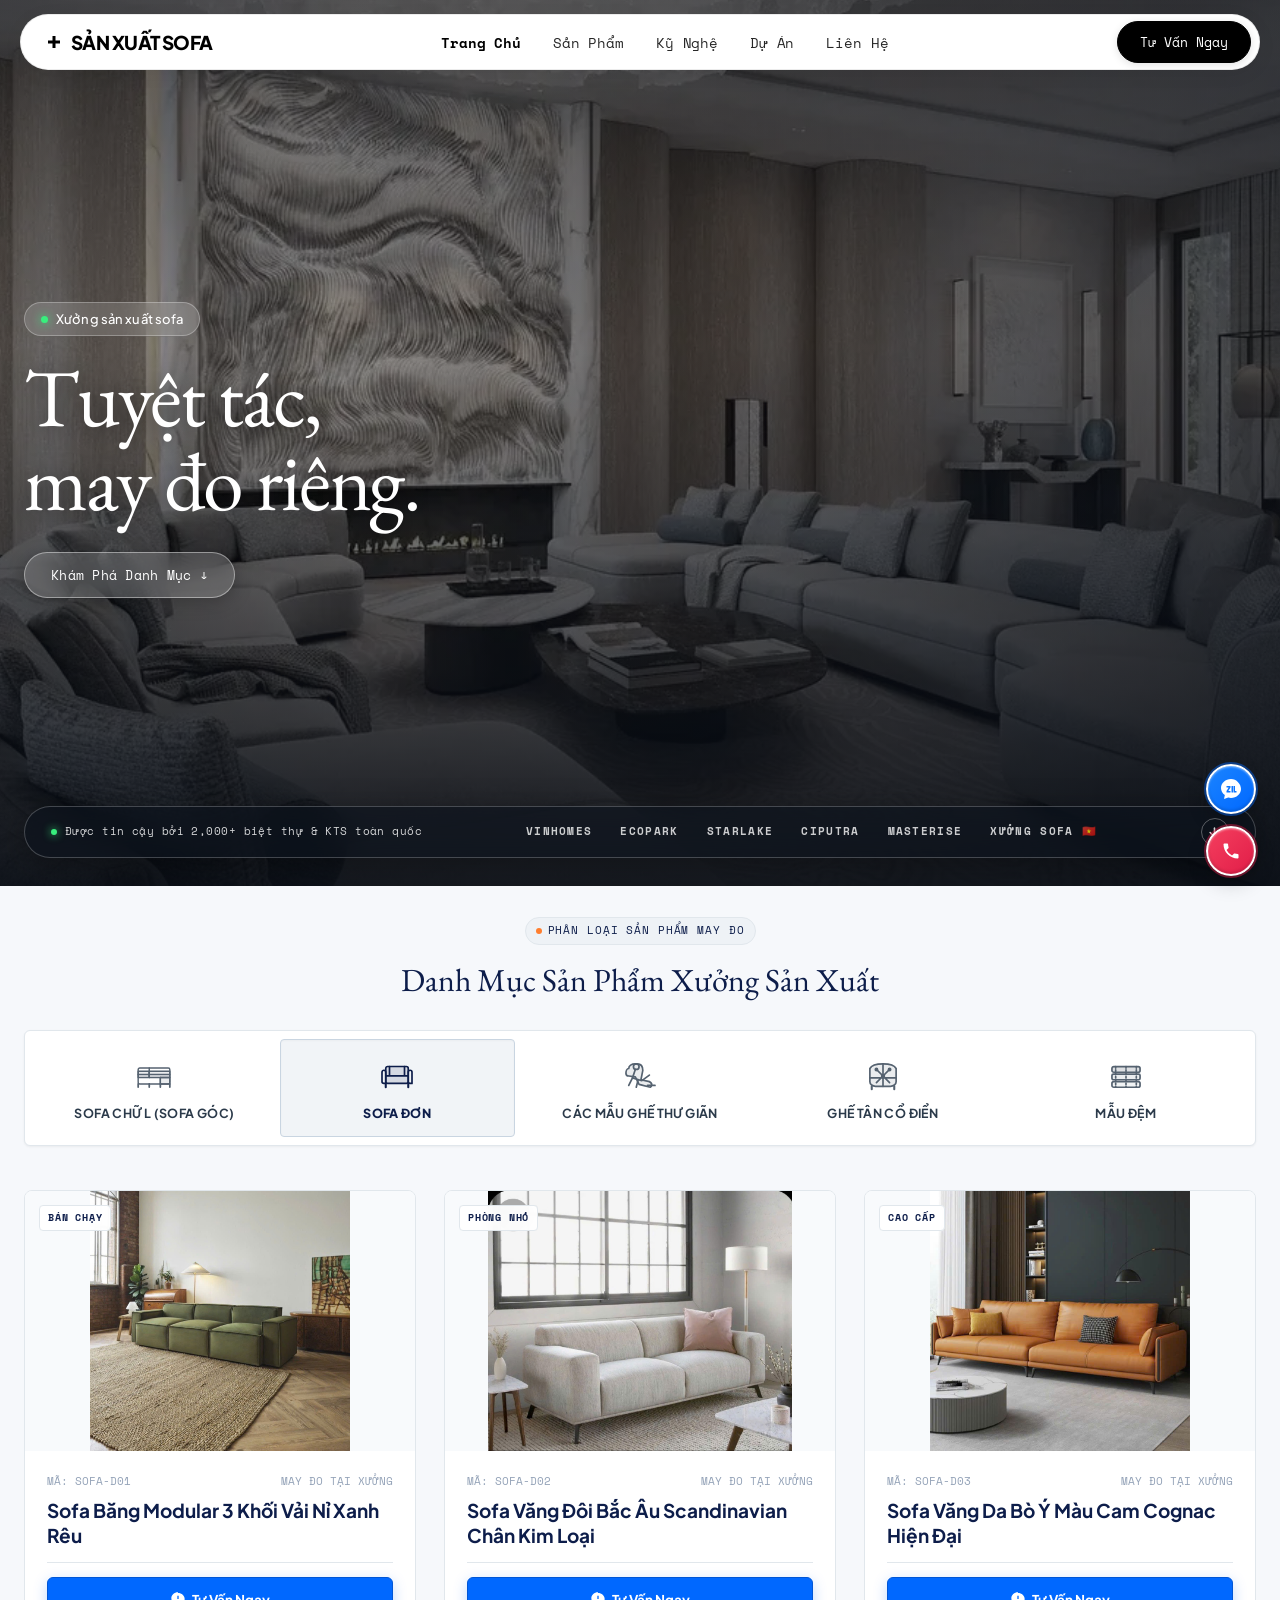
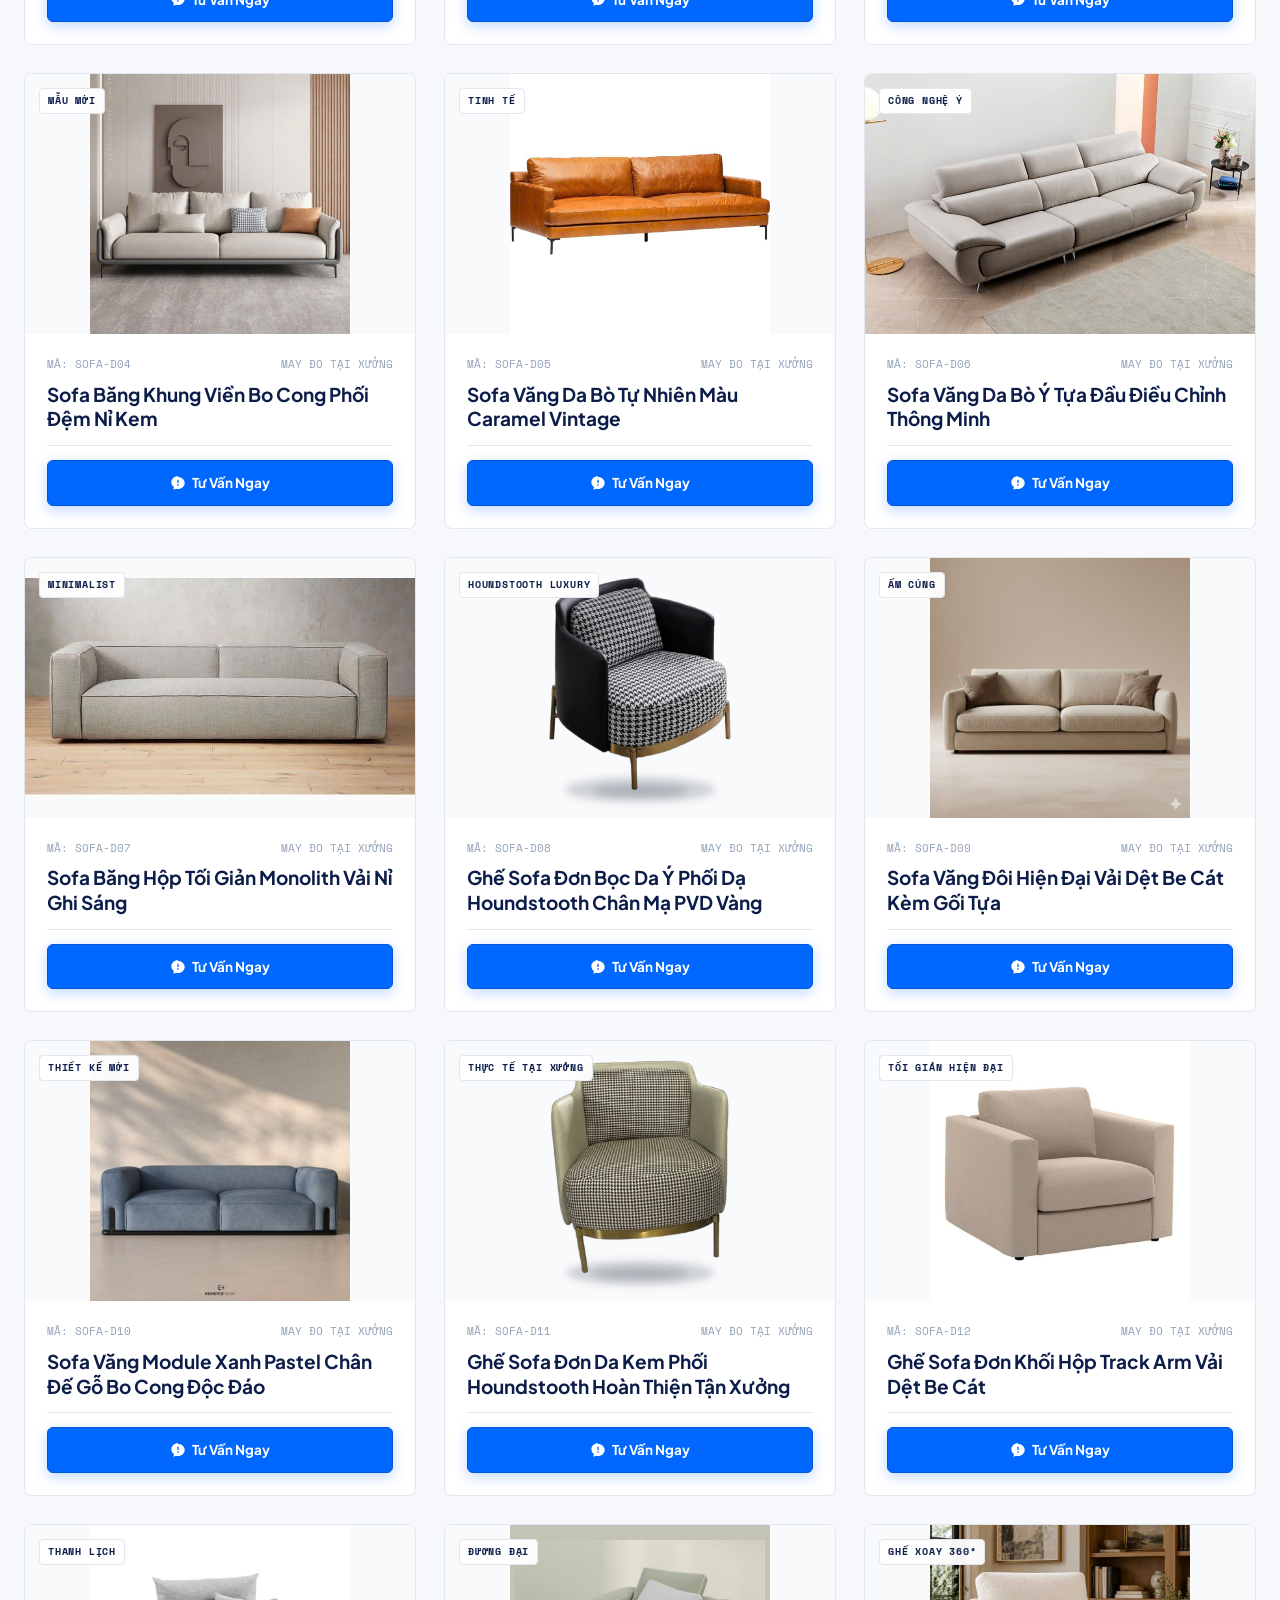
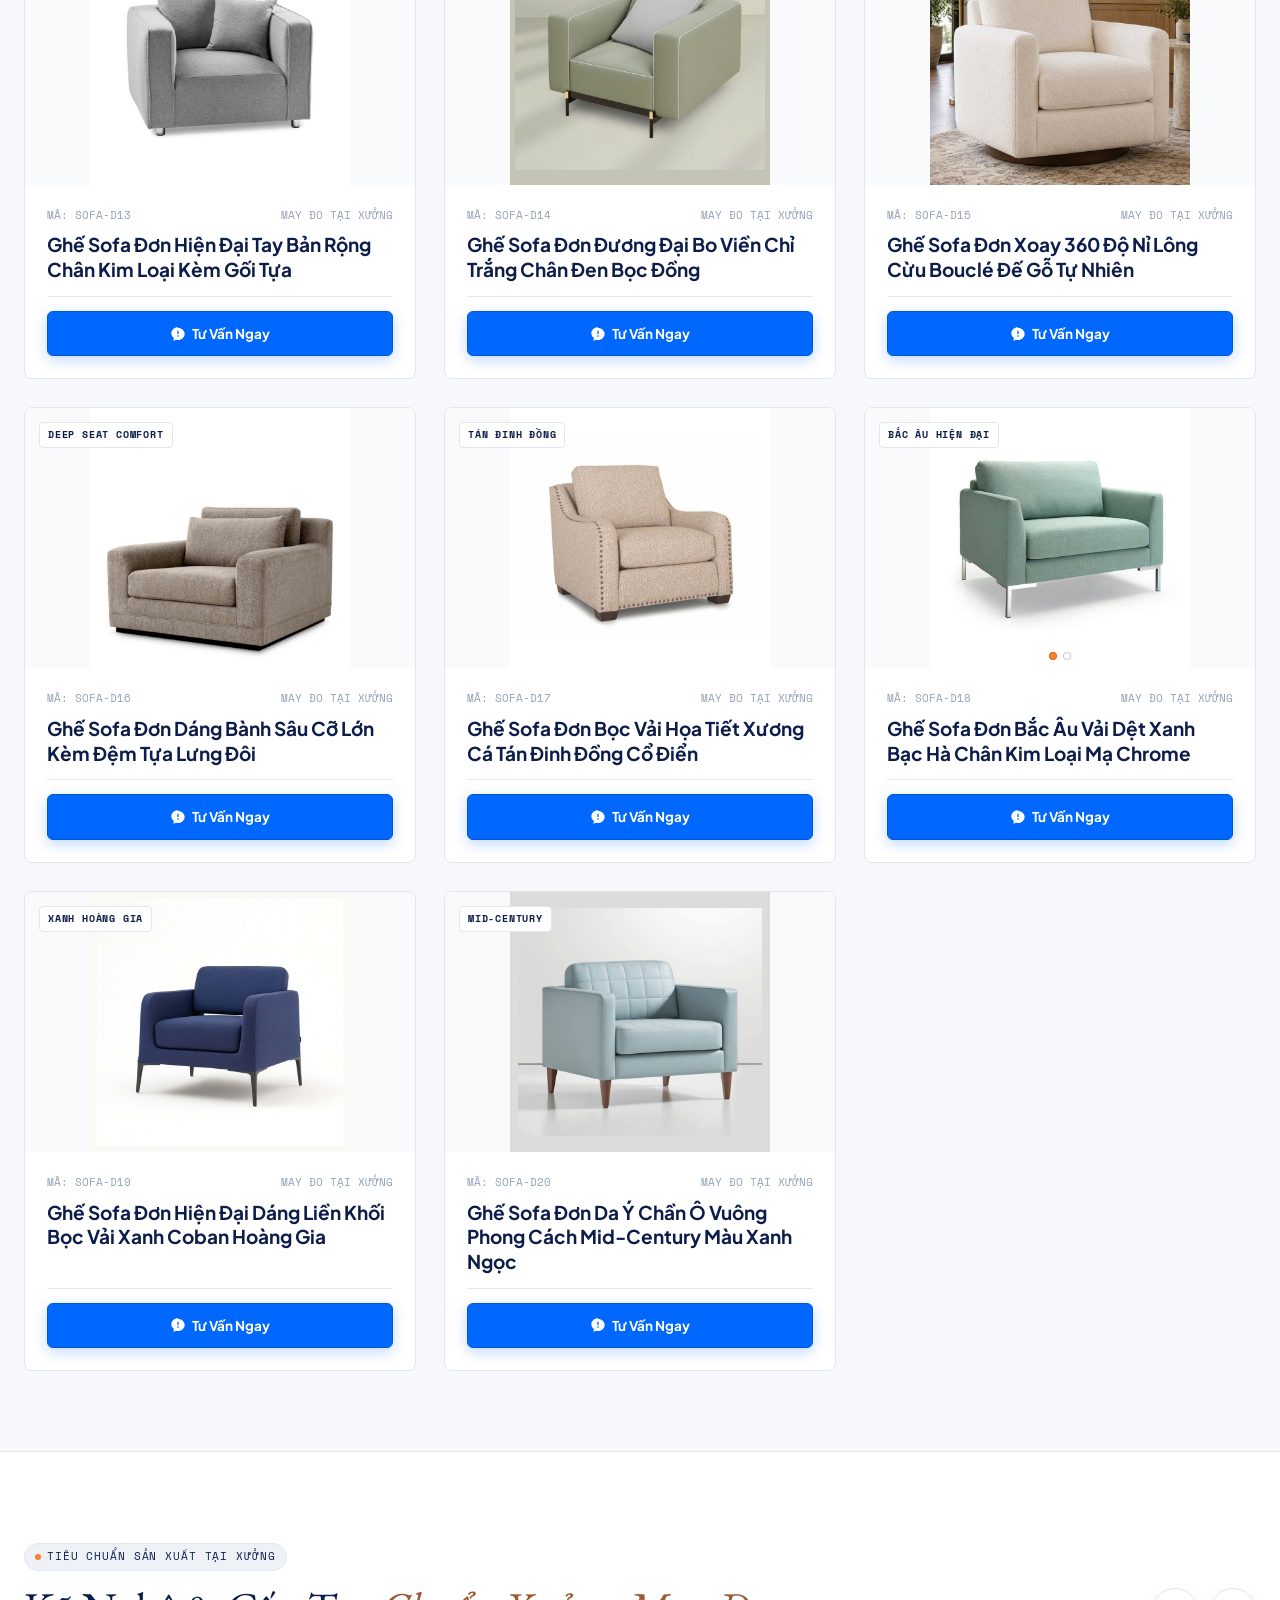
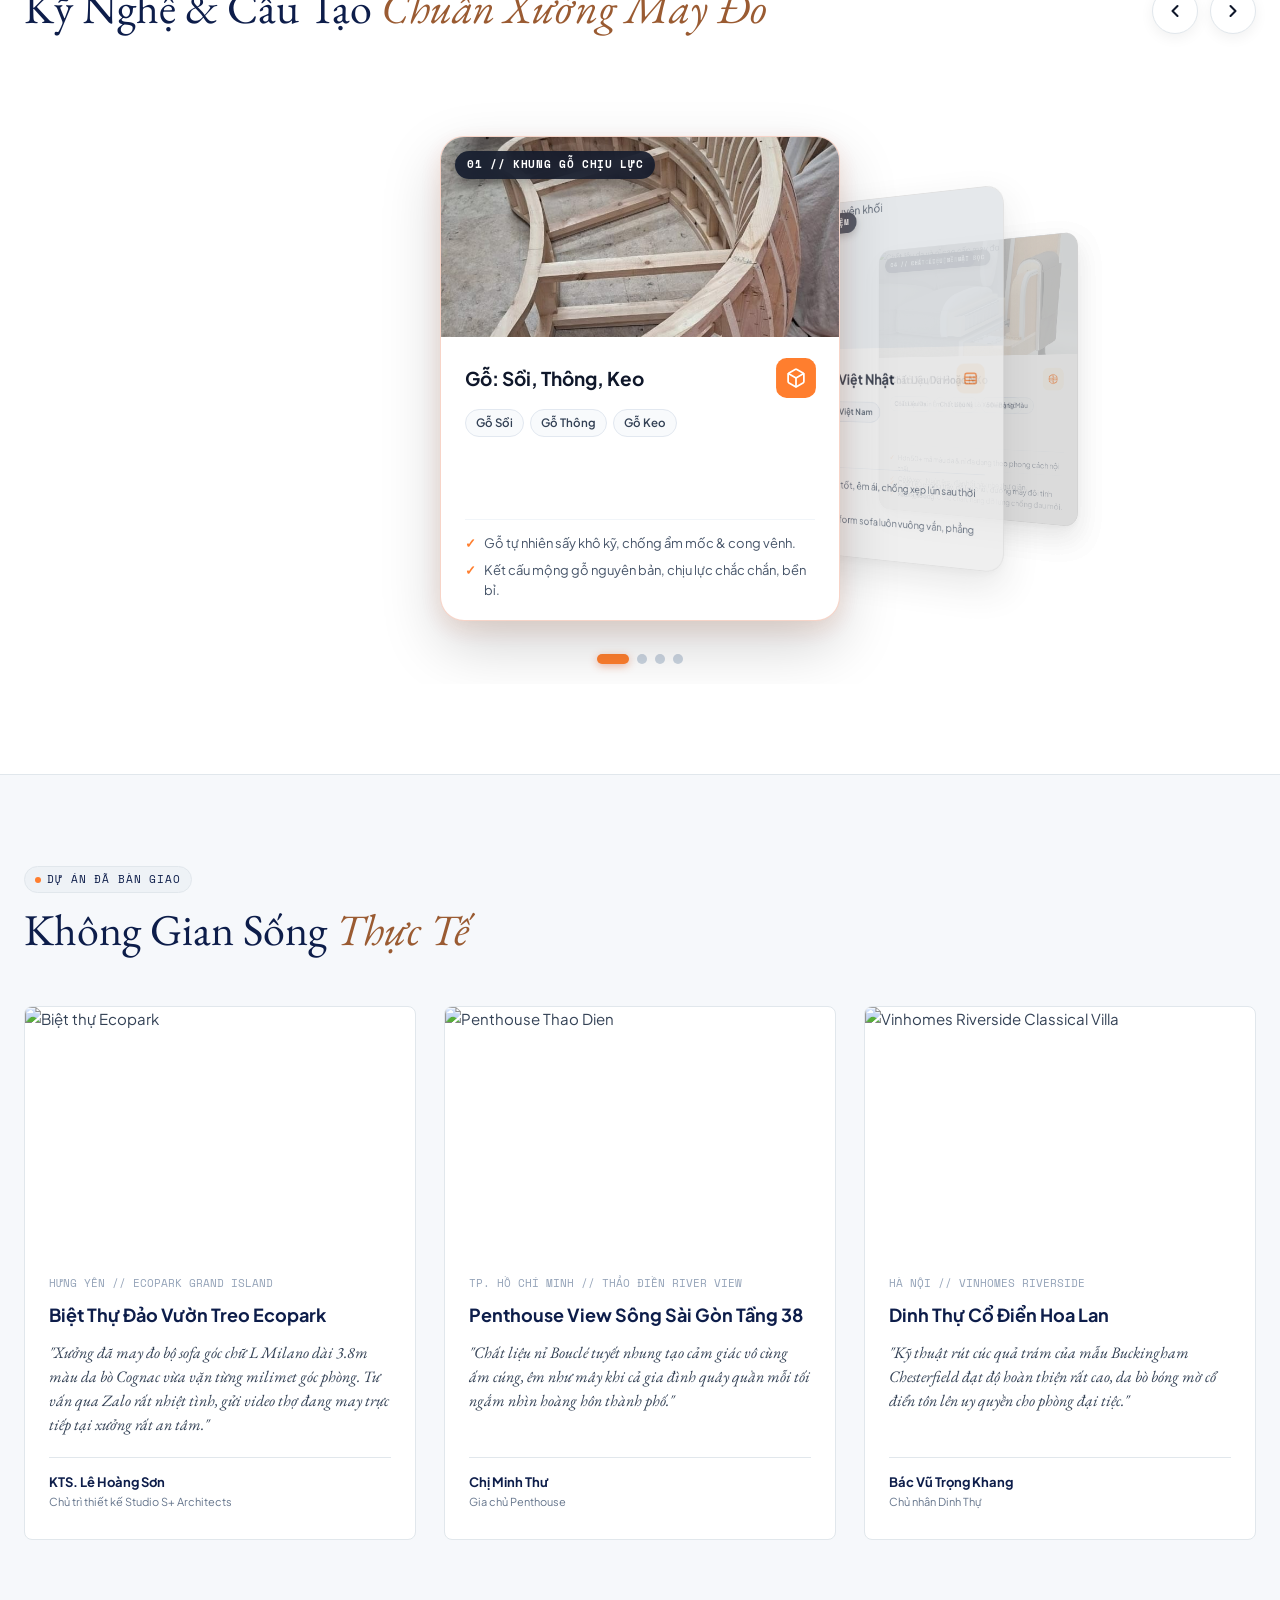
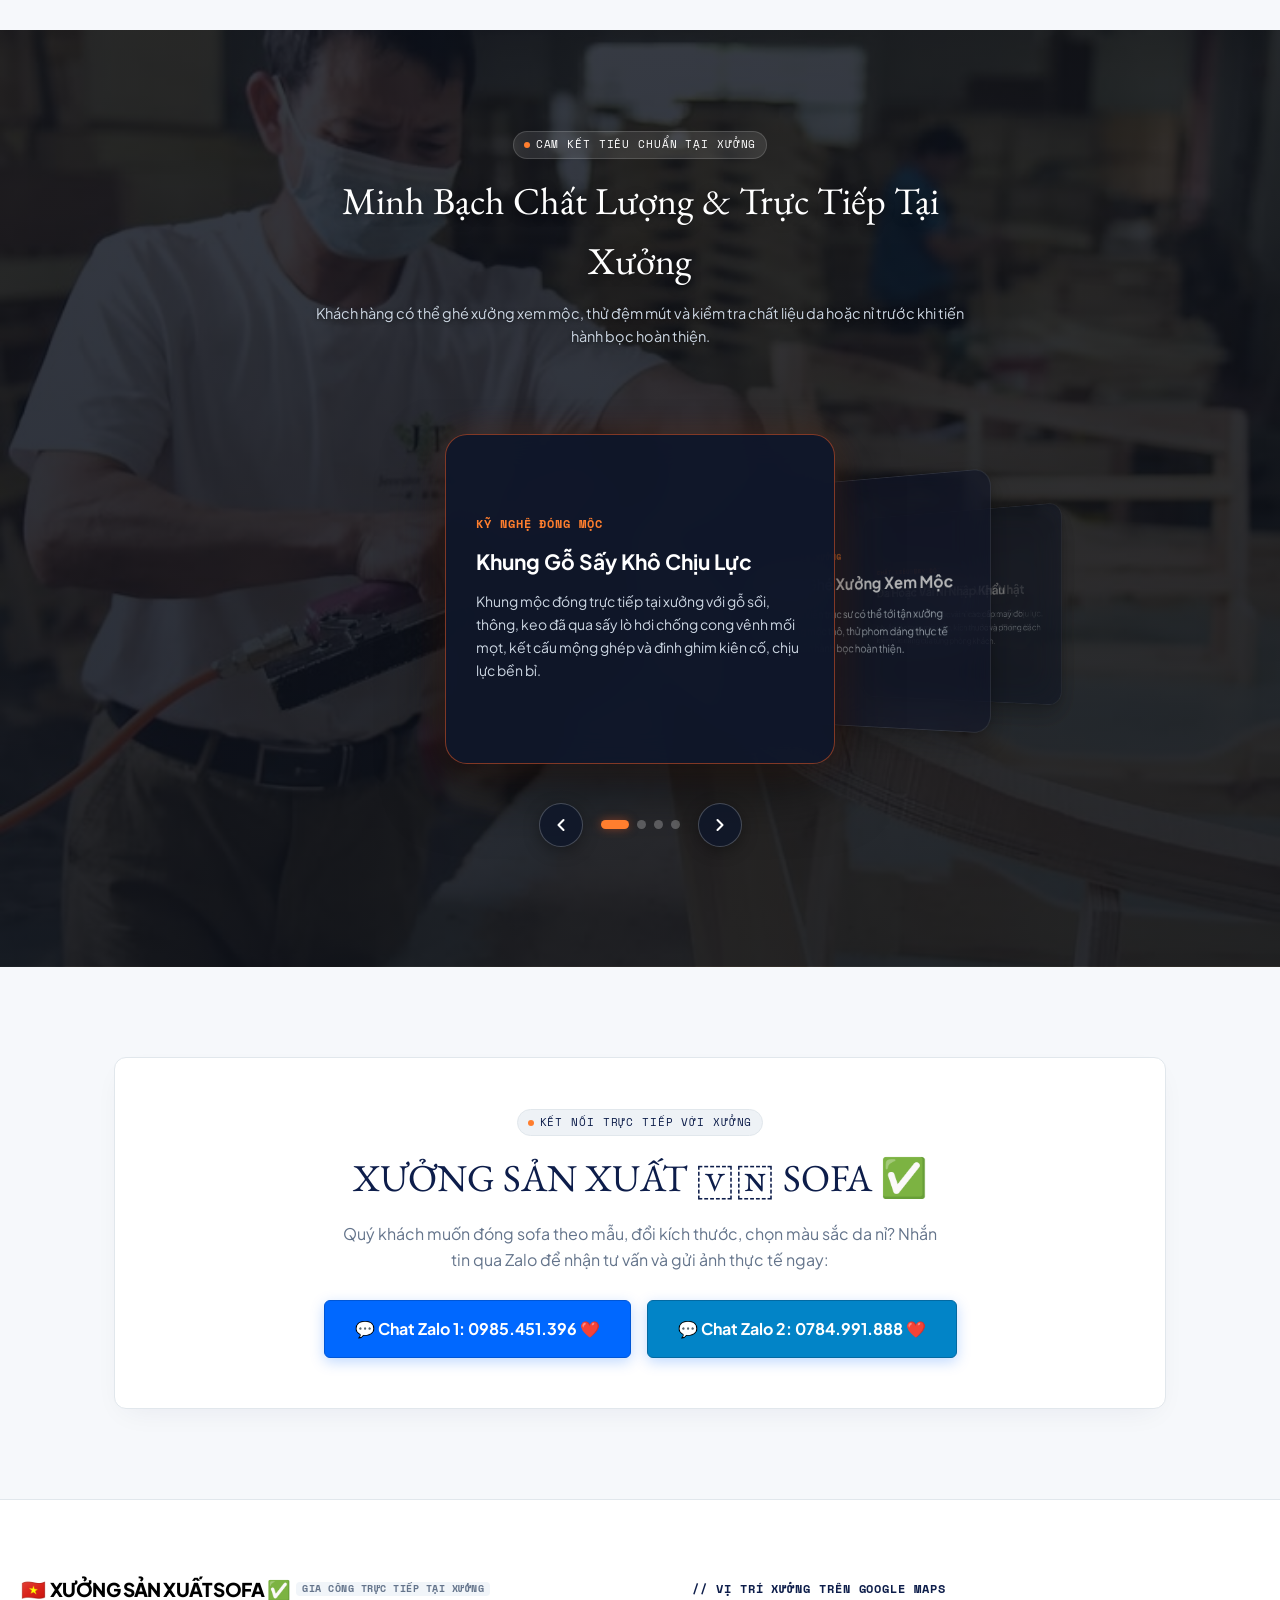
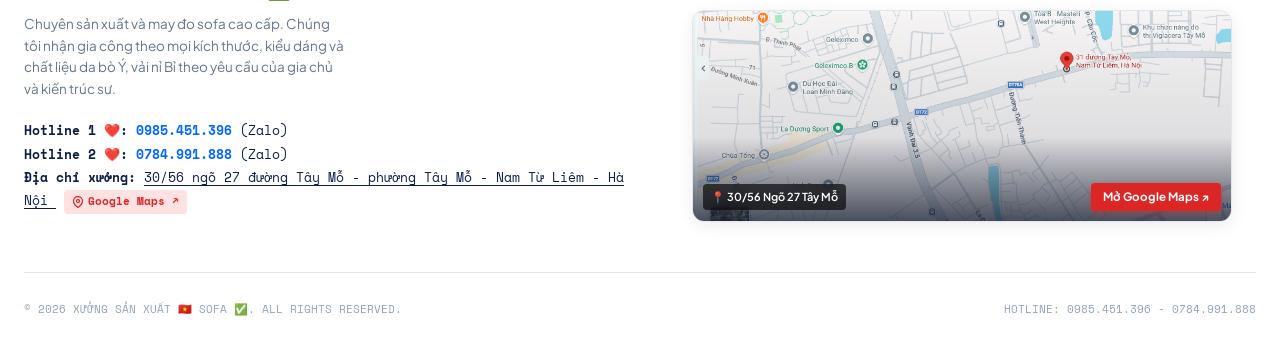
==== commit 29776298: "Add files via upload" ====
--- a/index.html
+++ b/index.html
@@ -544,7 +544,7 @@
   </div>
 
   <!-- Scripts -->
-  <script src="assets/js/data.js?v=20261024_10"></script>
+  <script src="assets/js/data.js?v=1793030172"></script>
   <script src="assets/js/main.js?v=20261024_10"></script>
 </body>
 </html>
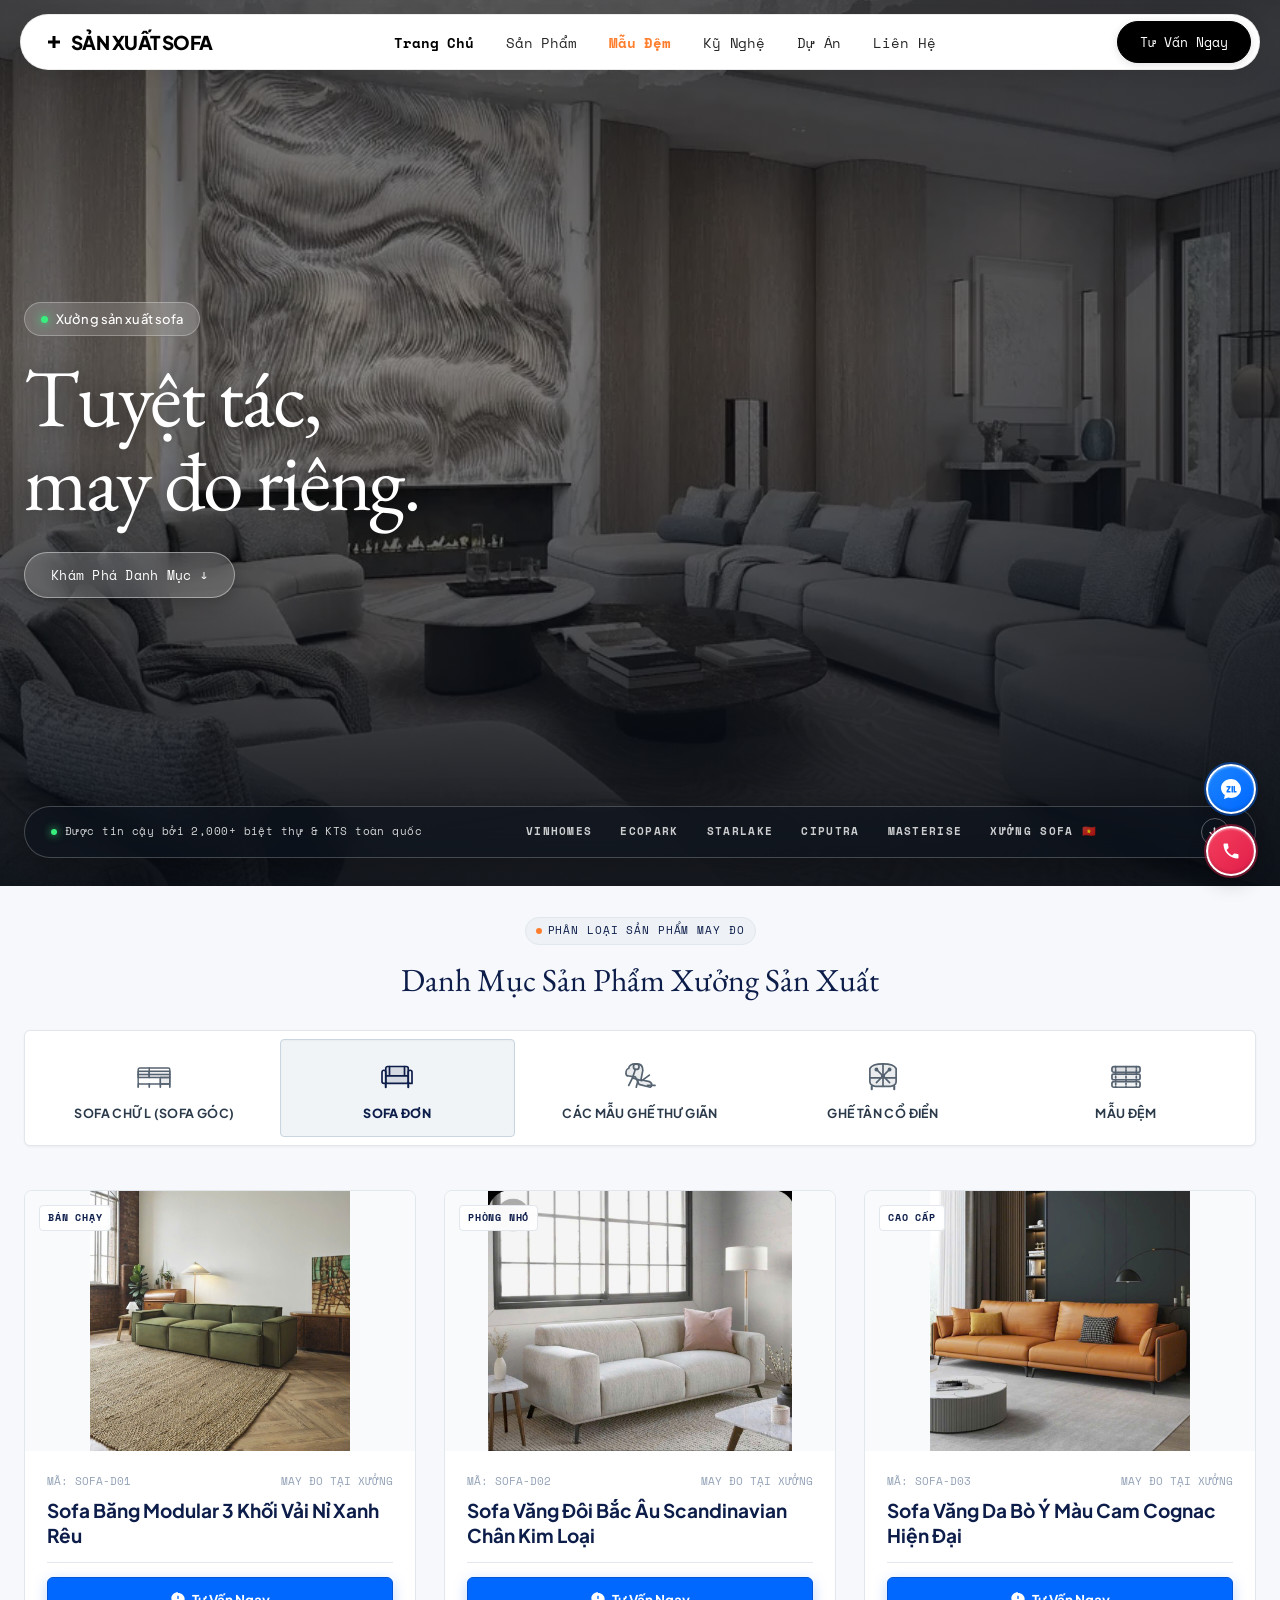
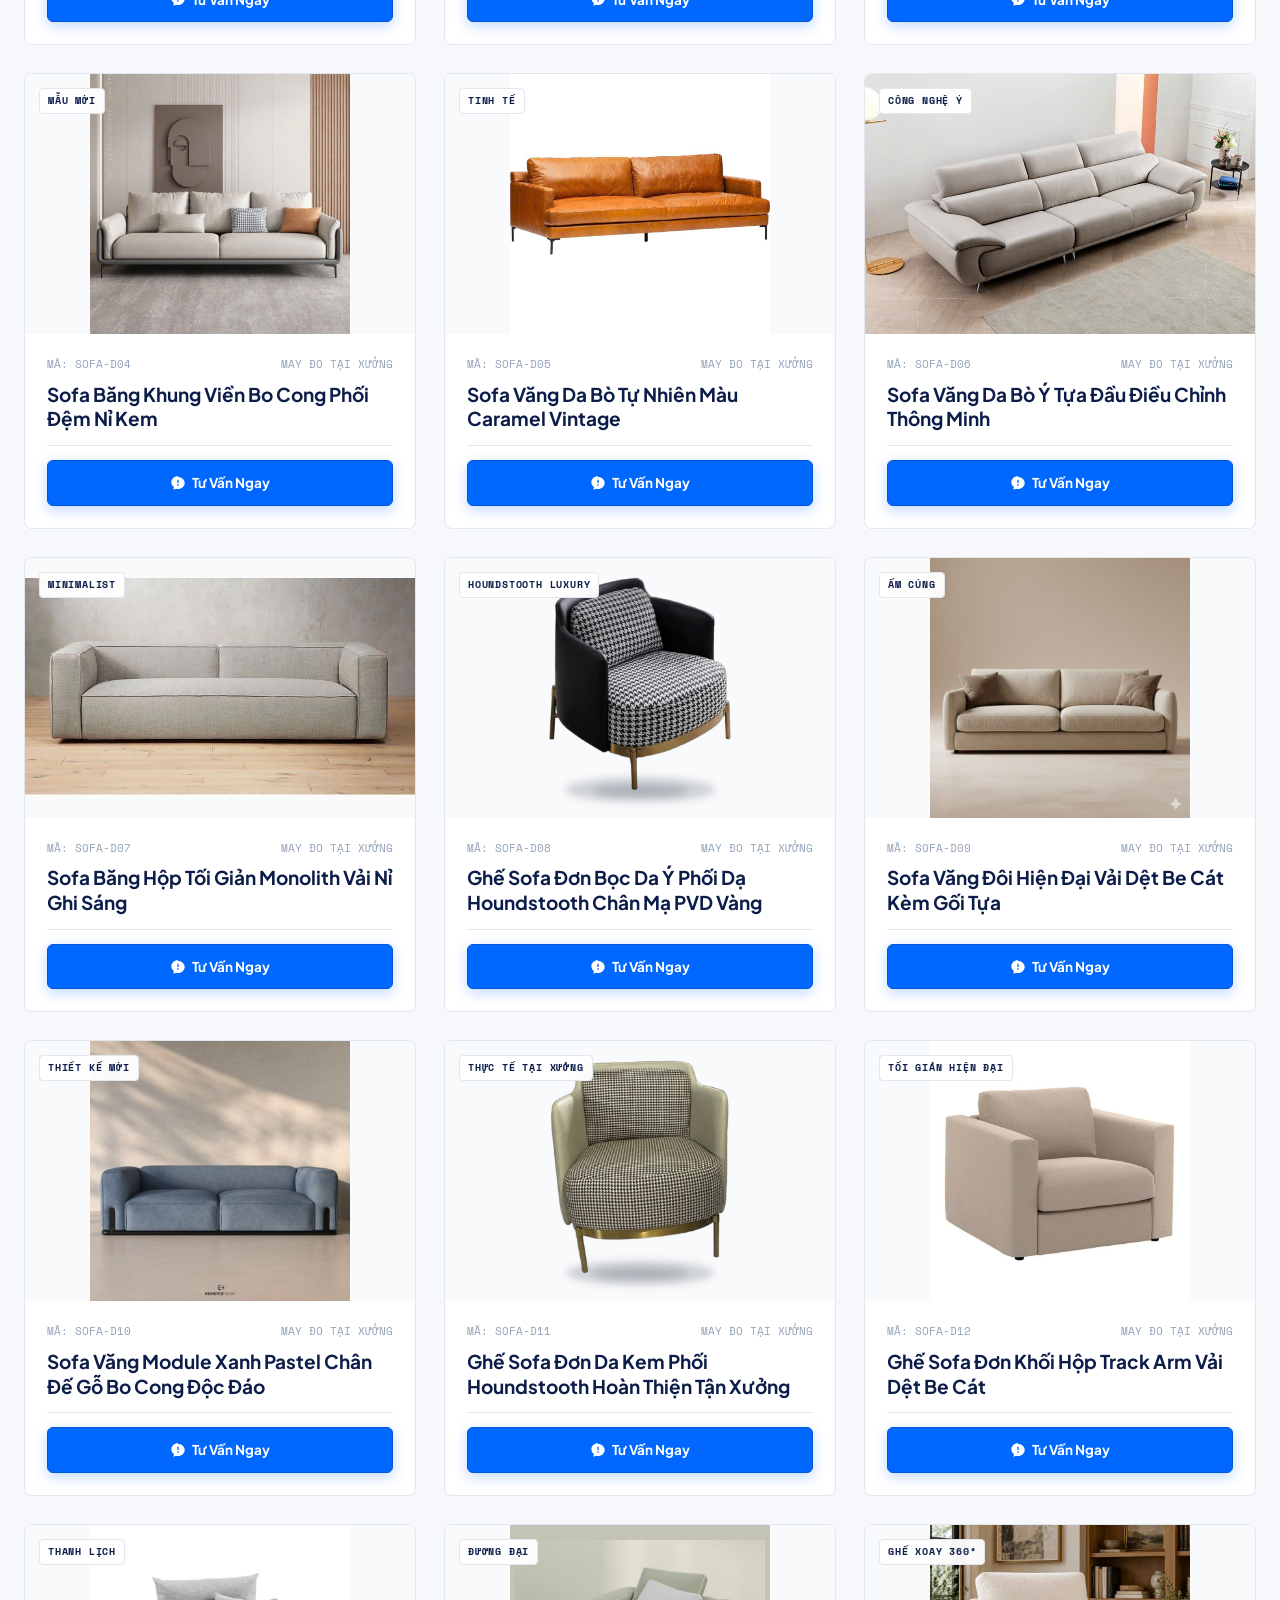
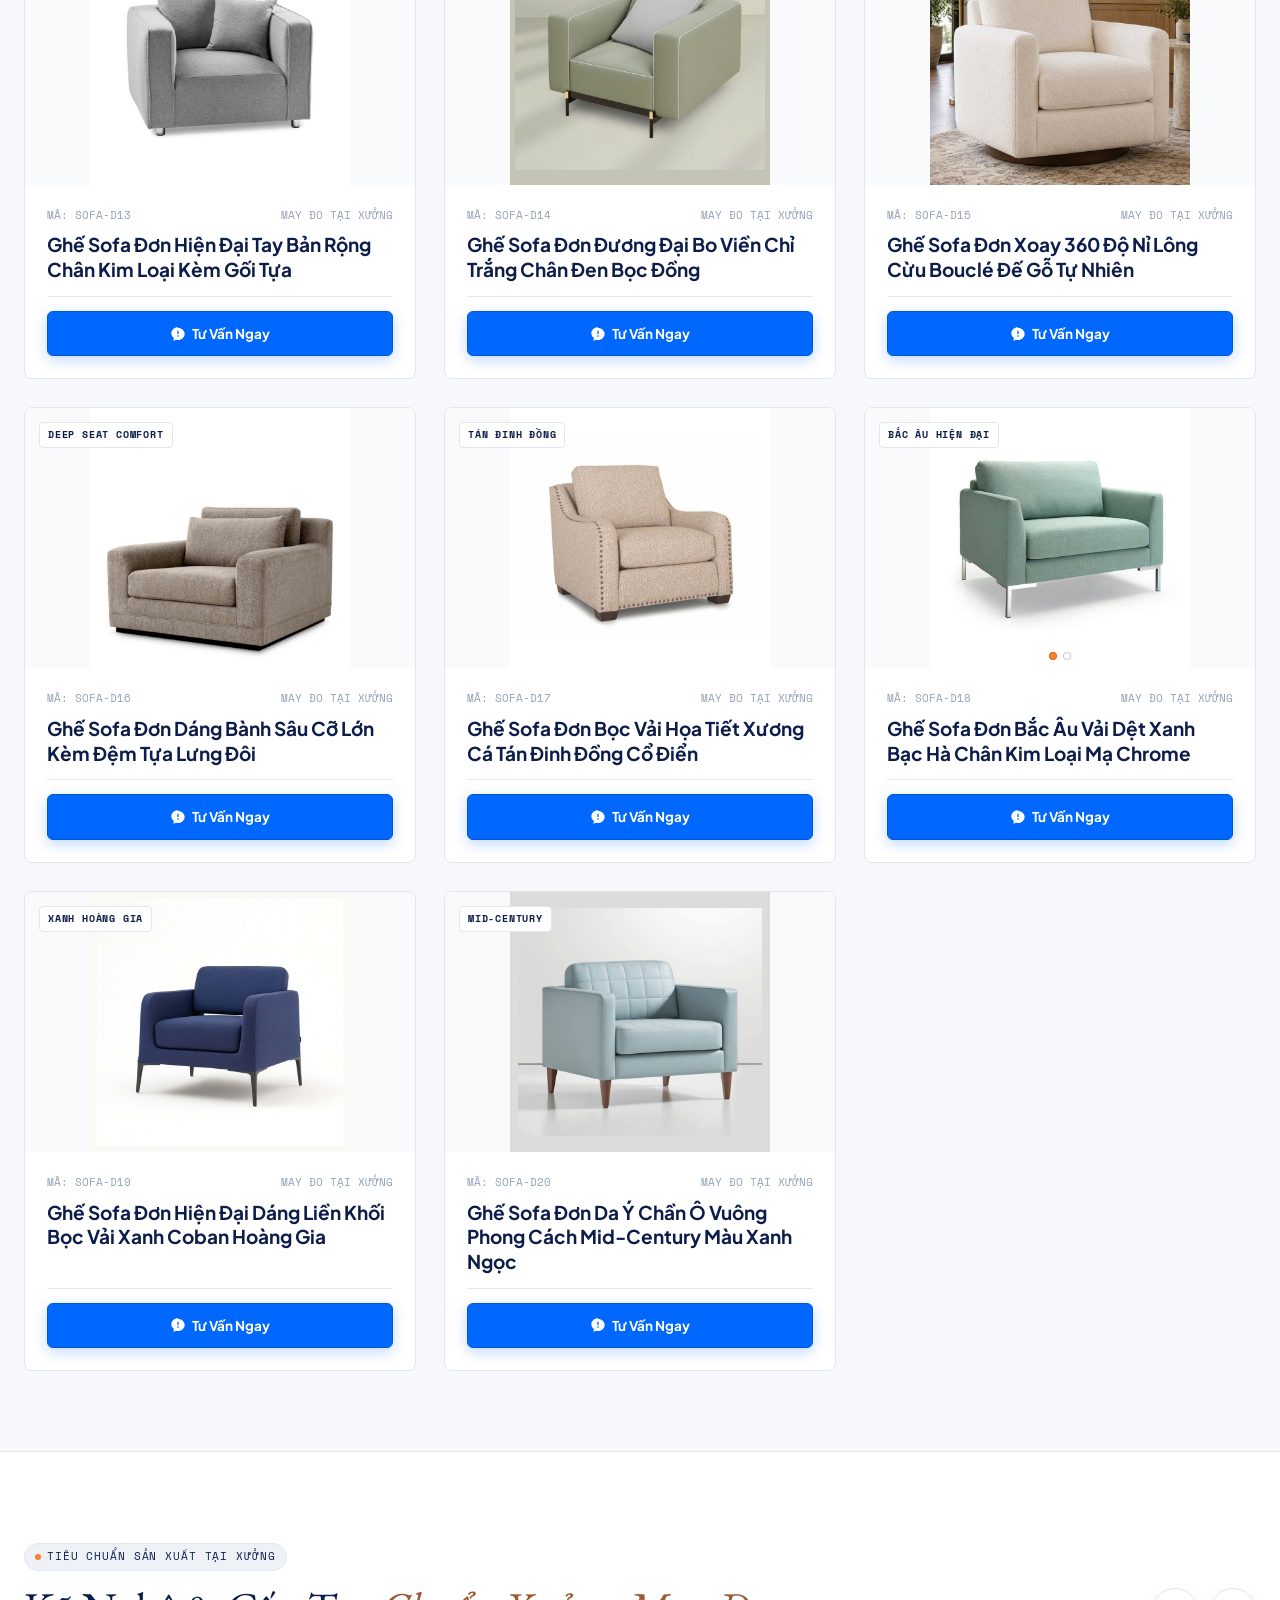
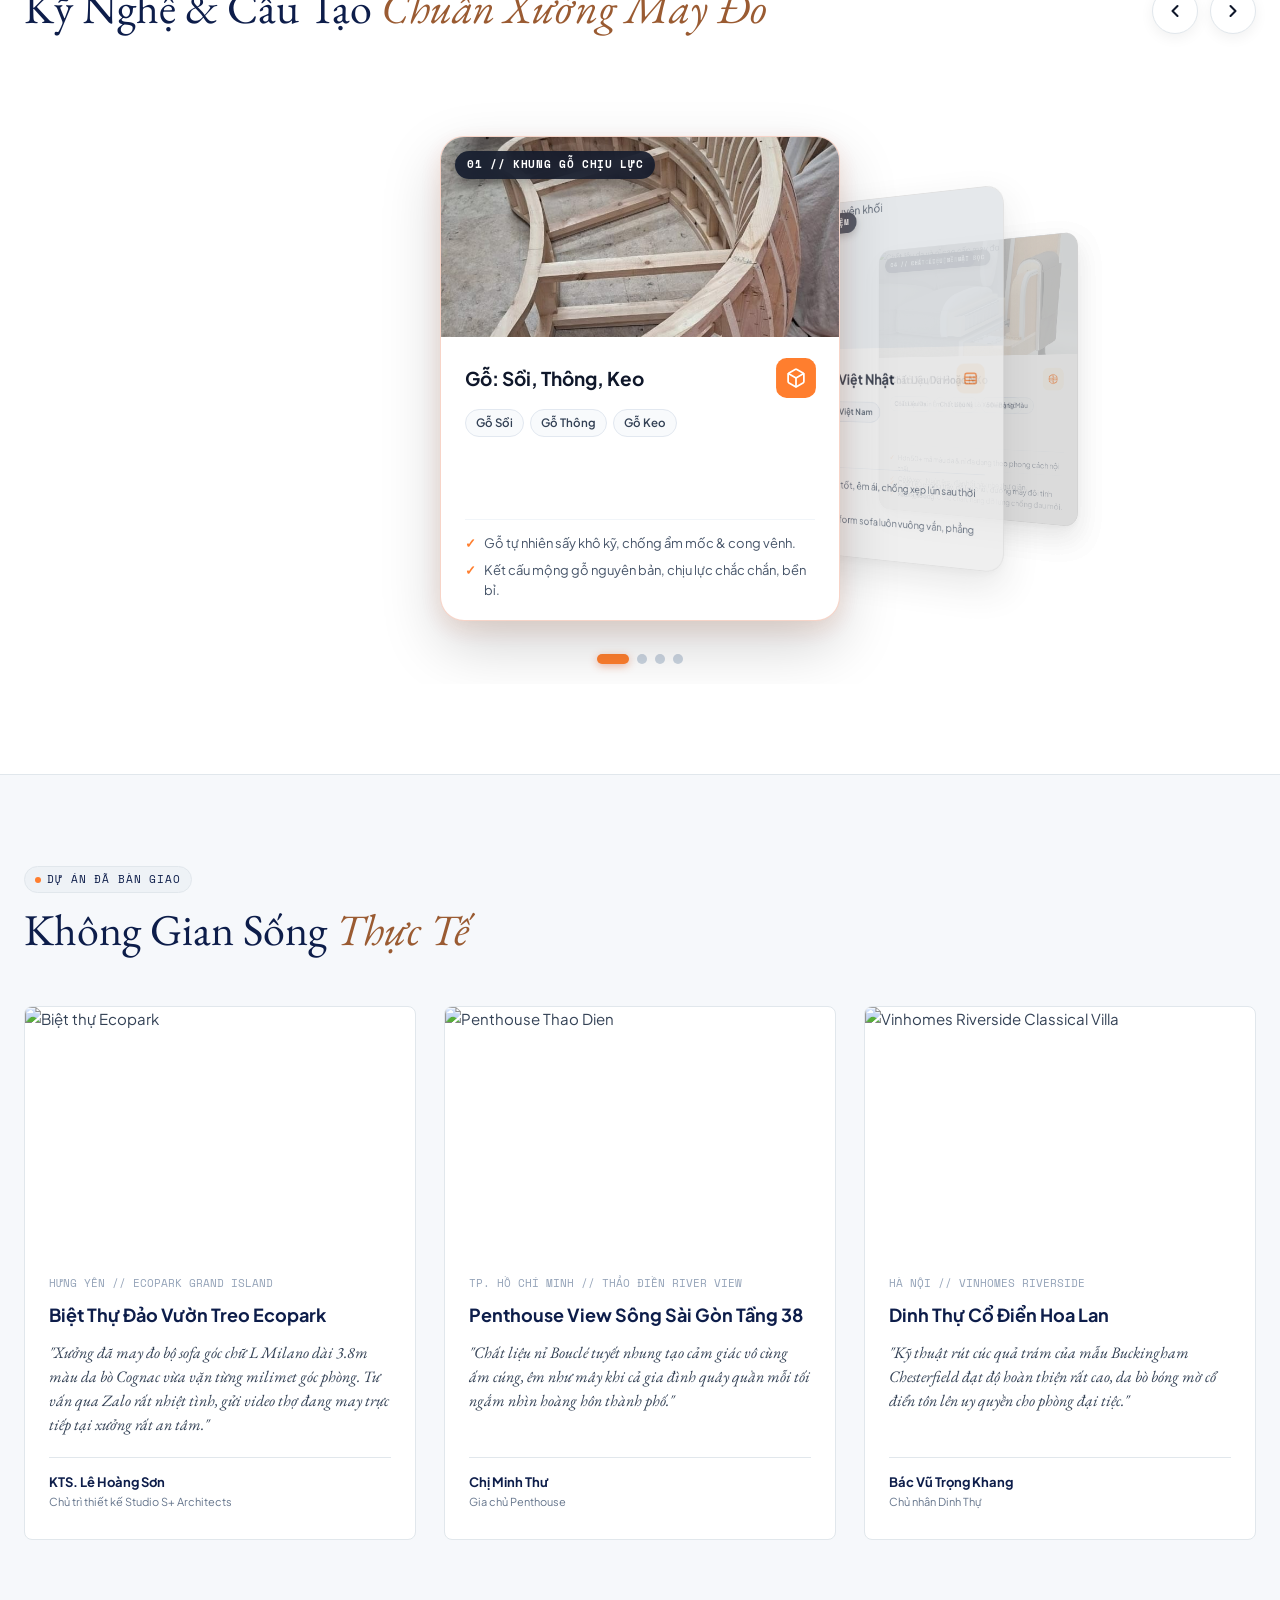
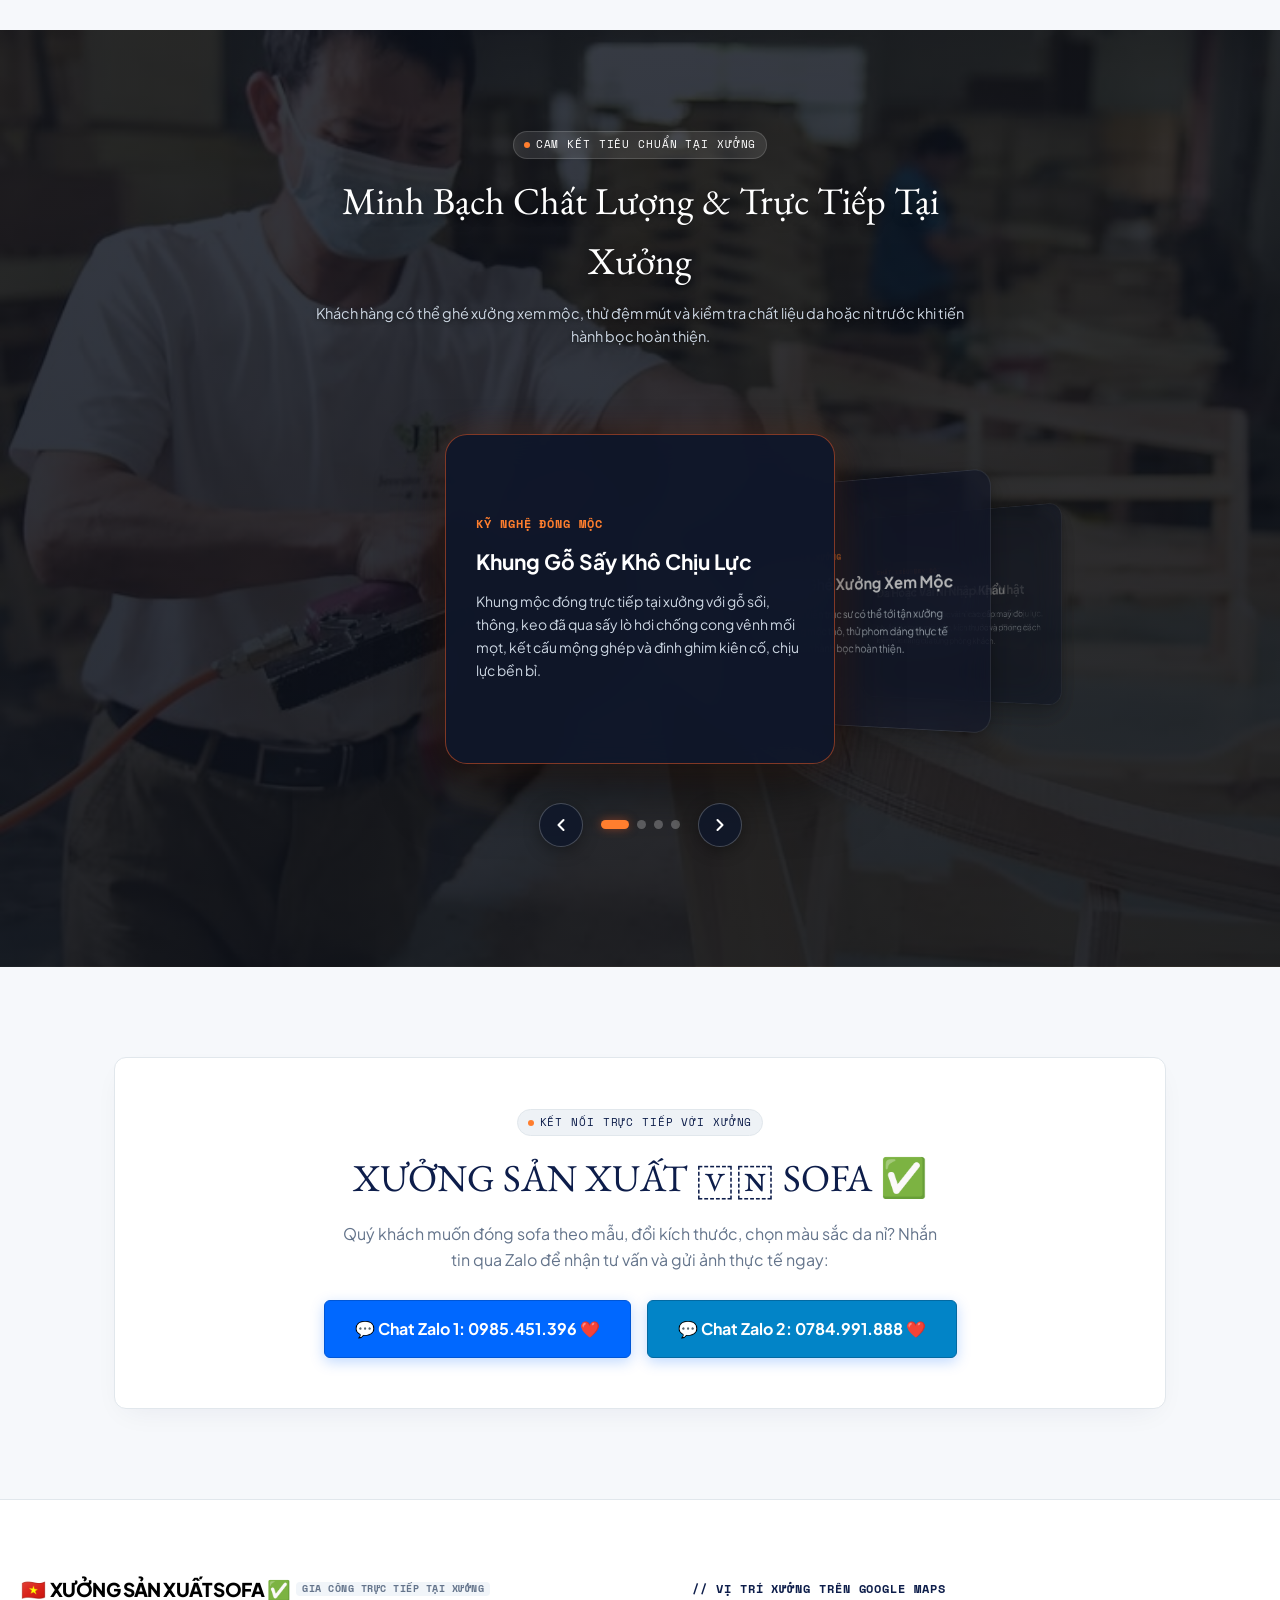
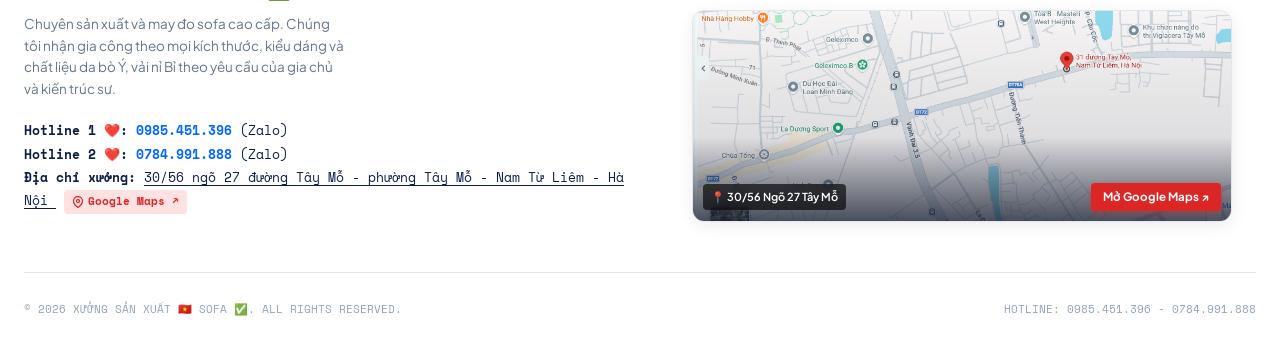
==== commit ebbaffa3: "Add files via upload" ====
--- a/index.html
+++ b/index.html
@@ -5,7 +5,7 @@
   <meta name="viewport" content="width=device-width, initial-scale=1.0">
   <title>XƯỞNG SẢN XUẤT 🇻🇳 SOFA ✅ | Hotline: 0985.451.396 - 0784.991.888</title>
   <meta name="description" content="XƯỞNG SẢN XUẤT 🇻🇳 SOFA ✅ chuyên may đo sofa cao cấp. Hotline: 0985.451.396 - 0784.991.888. Đầy đủ các dòng Sofa chữ L (Sofa góc), Sofa đơn, Ghế thư giãn, Ghế tân cổ điển và Mẫu đệm.">
-  <link rel="stylesheet" href="assets/css/style.css?v=20261024_10">
+  <link rel="stylesheet" href="assets/css/style.css?v=1793068879">
   <link rel="preconnect" href="https://fonts.googleapis.com">
   <link rel="preconnect" href="https://fonts.gstatic.com" crossorigin>
 </head>
@@ -31,6 +31,7 @@
         <ul class="ankar-nav-links">
           <li><a href="index.html" class="active">Trang Chủ</a></li>
           <li><a href="products.html">Sản Phẩm</a></li>
+          <li><a href="products.html?cat=mau-dem" style="color: var(--accent-orange); font-weight: 600;">Mẫu Đệm</a></li>
           <li><a href="craftsmanship.html">Kỹ Nghệ</a></li>
           <li><a href="#living-spaces">Dự Án</a></li>
           <li><a href="contact.html">Liên Hệ</a></li>
@@ -544,7 +545,7 @@
   </div>
 
   <!-- Scripts -->
-  <script src="assets/js/data.js?v=1793030172"></script>
-  <script src="assets/js/main.js?v=20261024_10"></script>
+  <script src="assets/js/data.js?v=1793068879"></script>
+  <script src="assets/js/main.js?v=1793068879"></script>
 </body>
 </html>
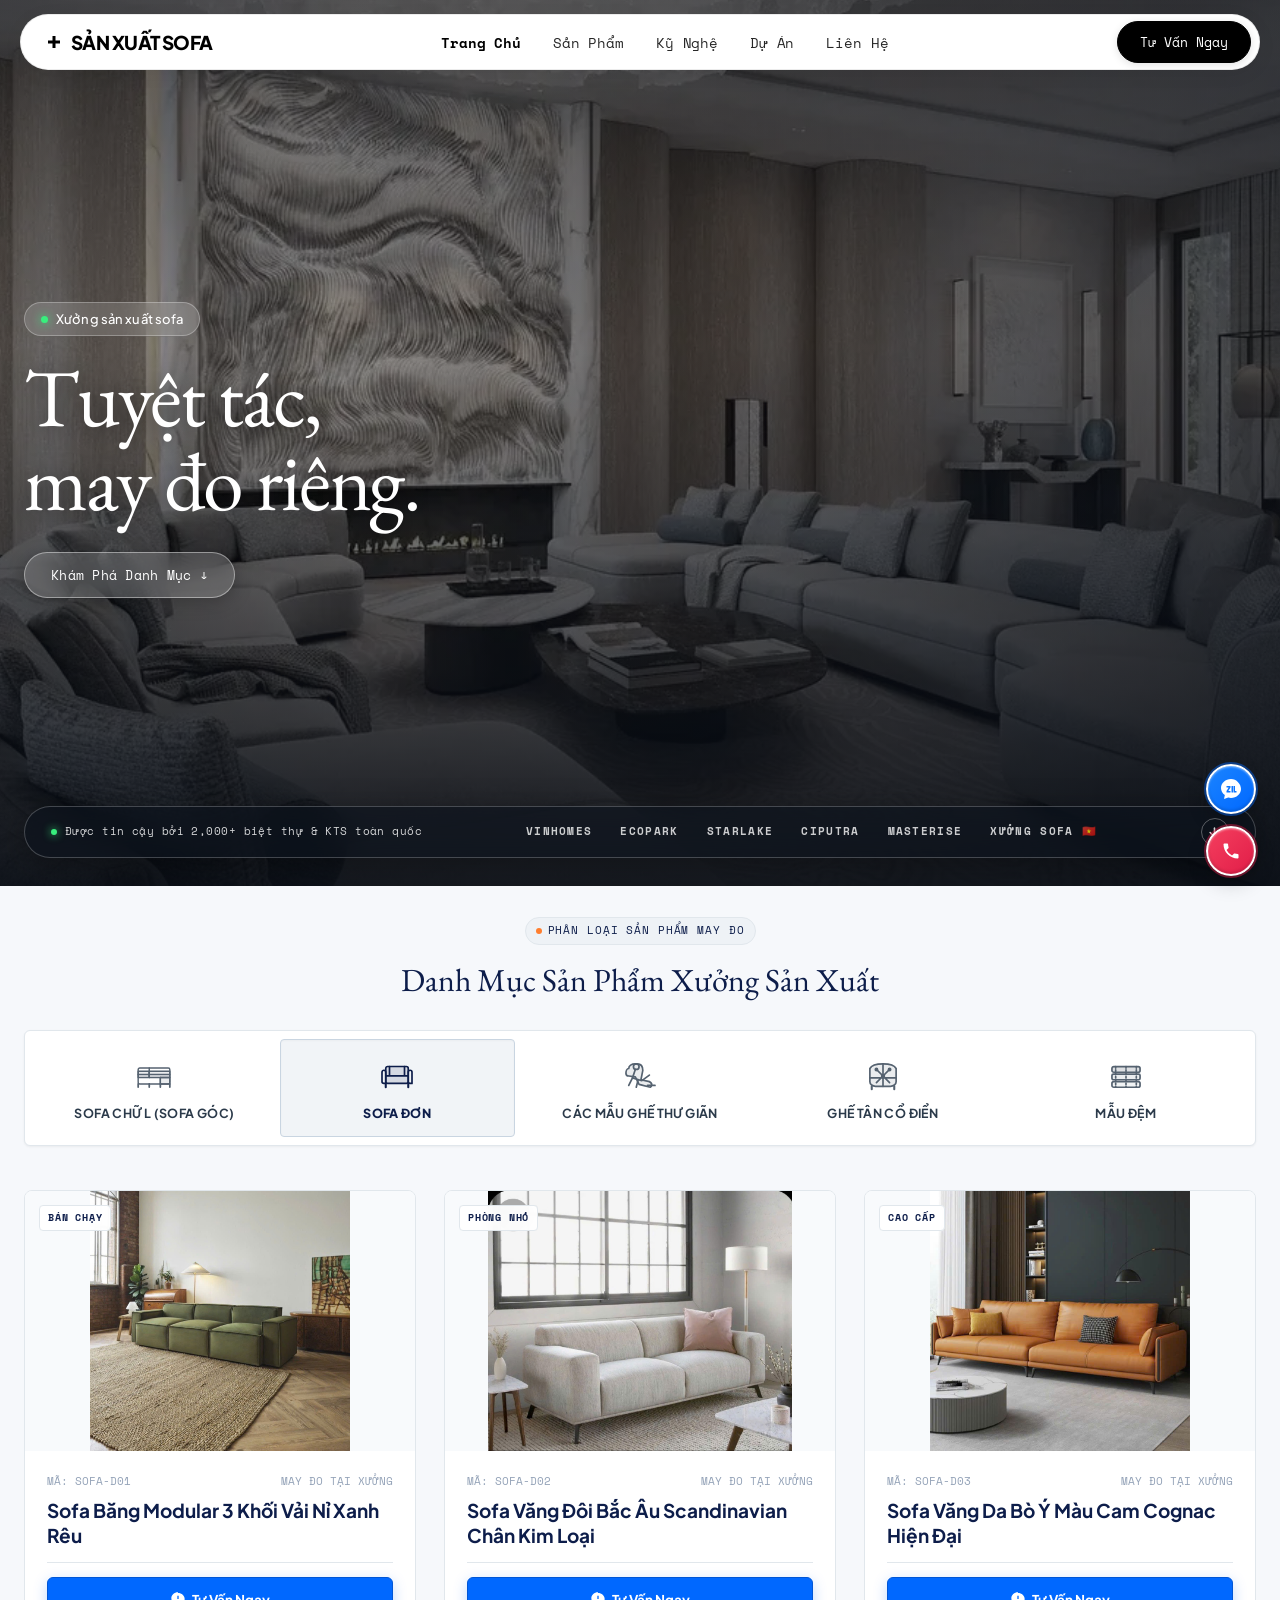
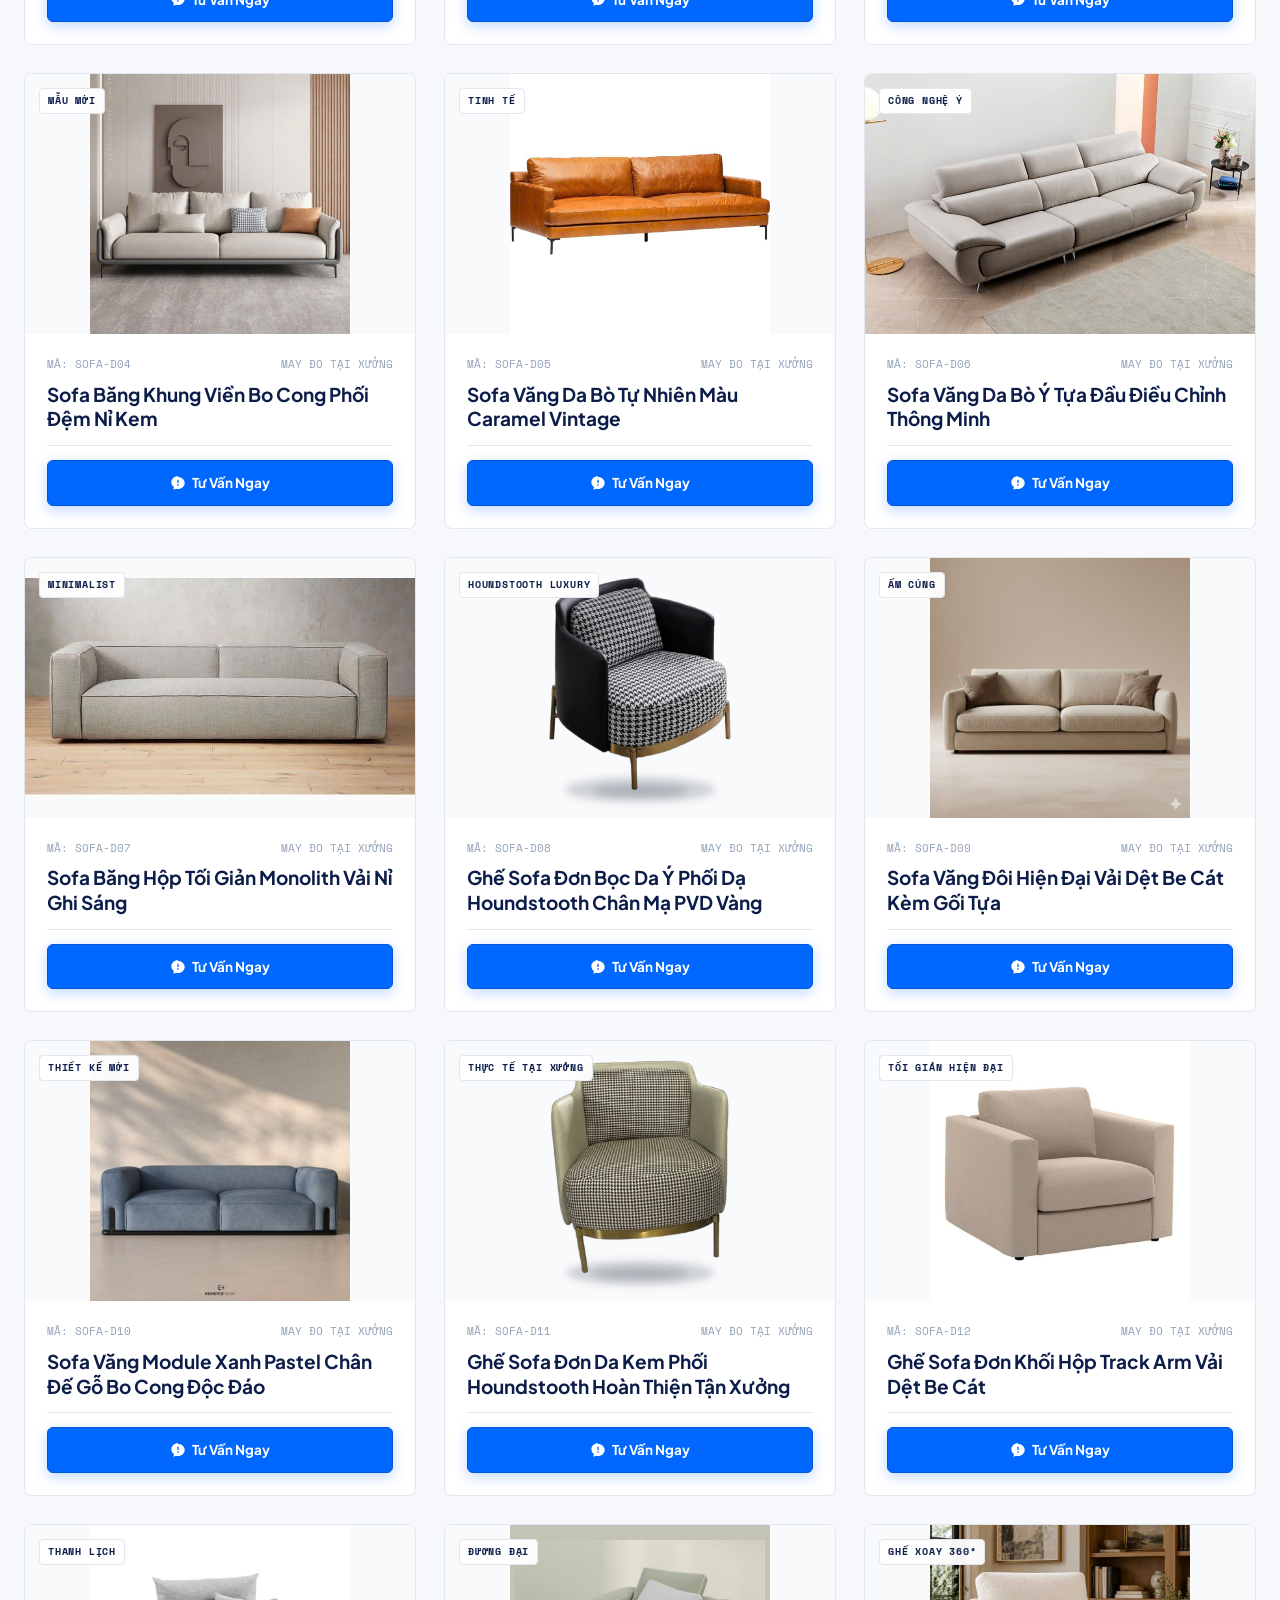
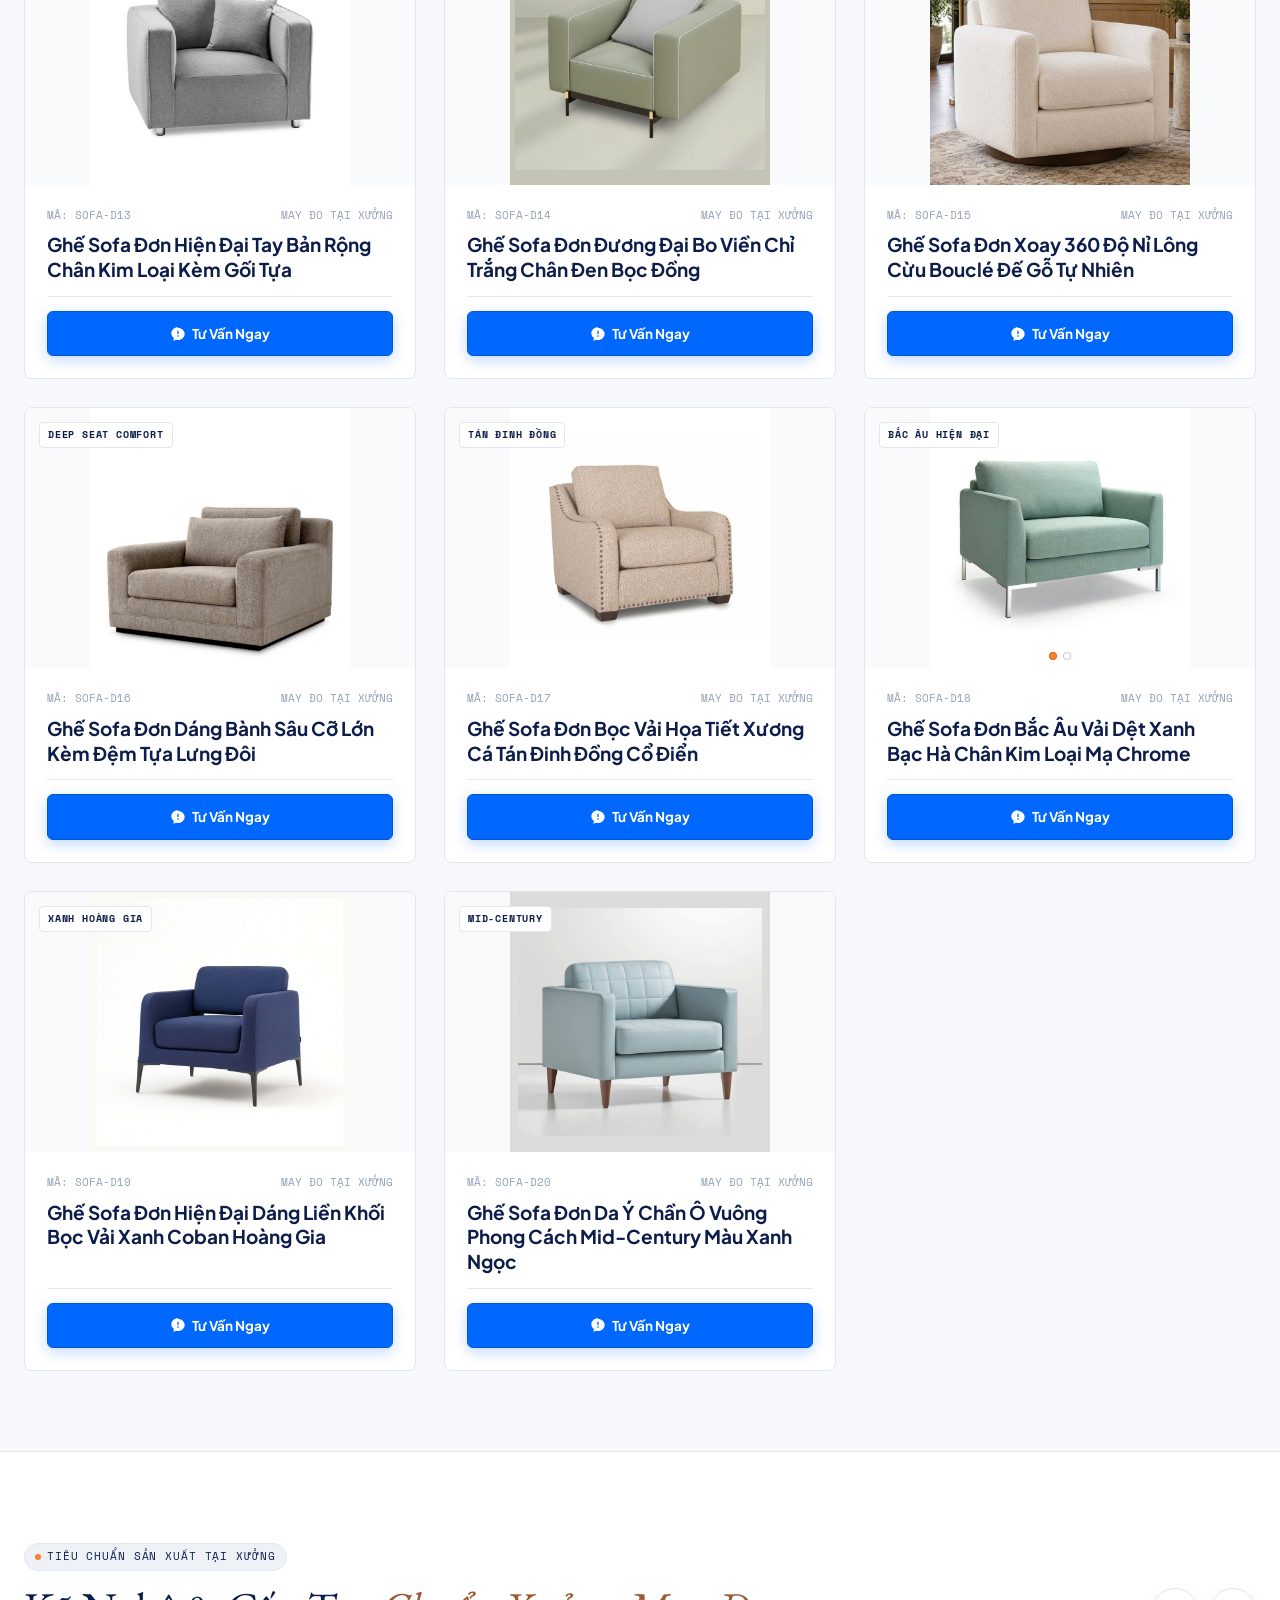
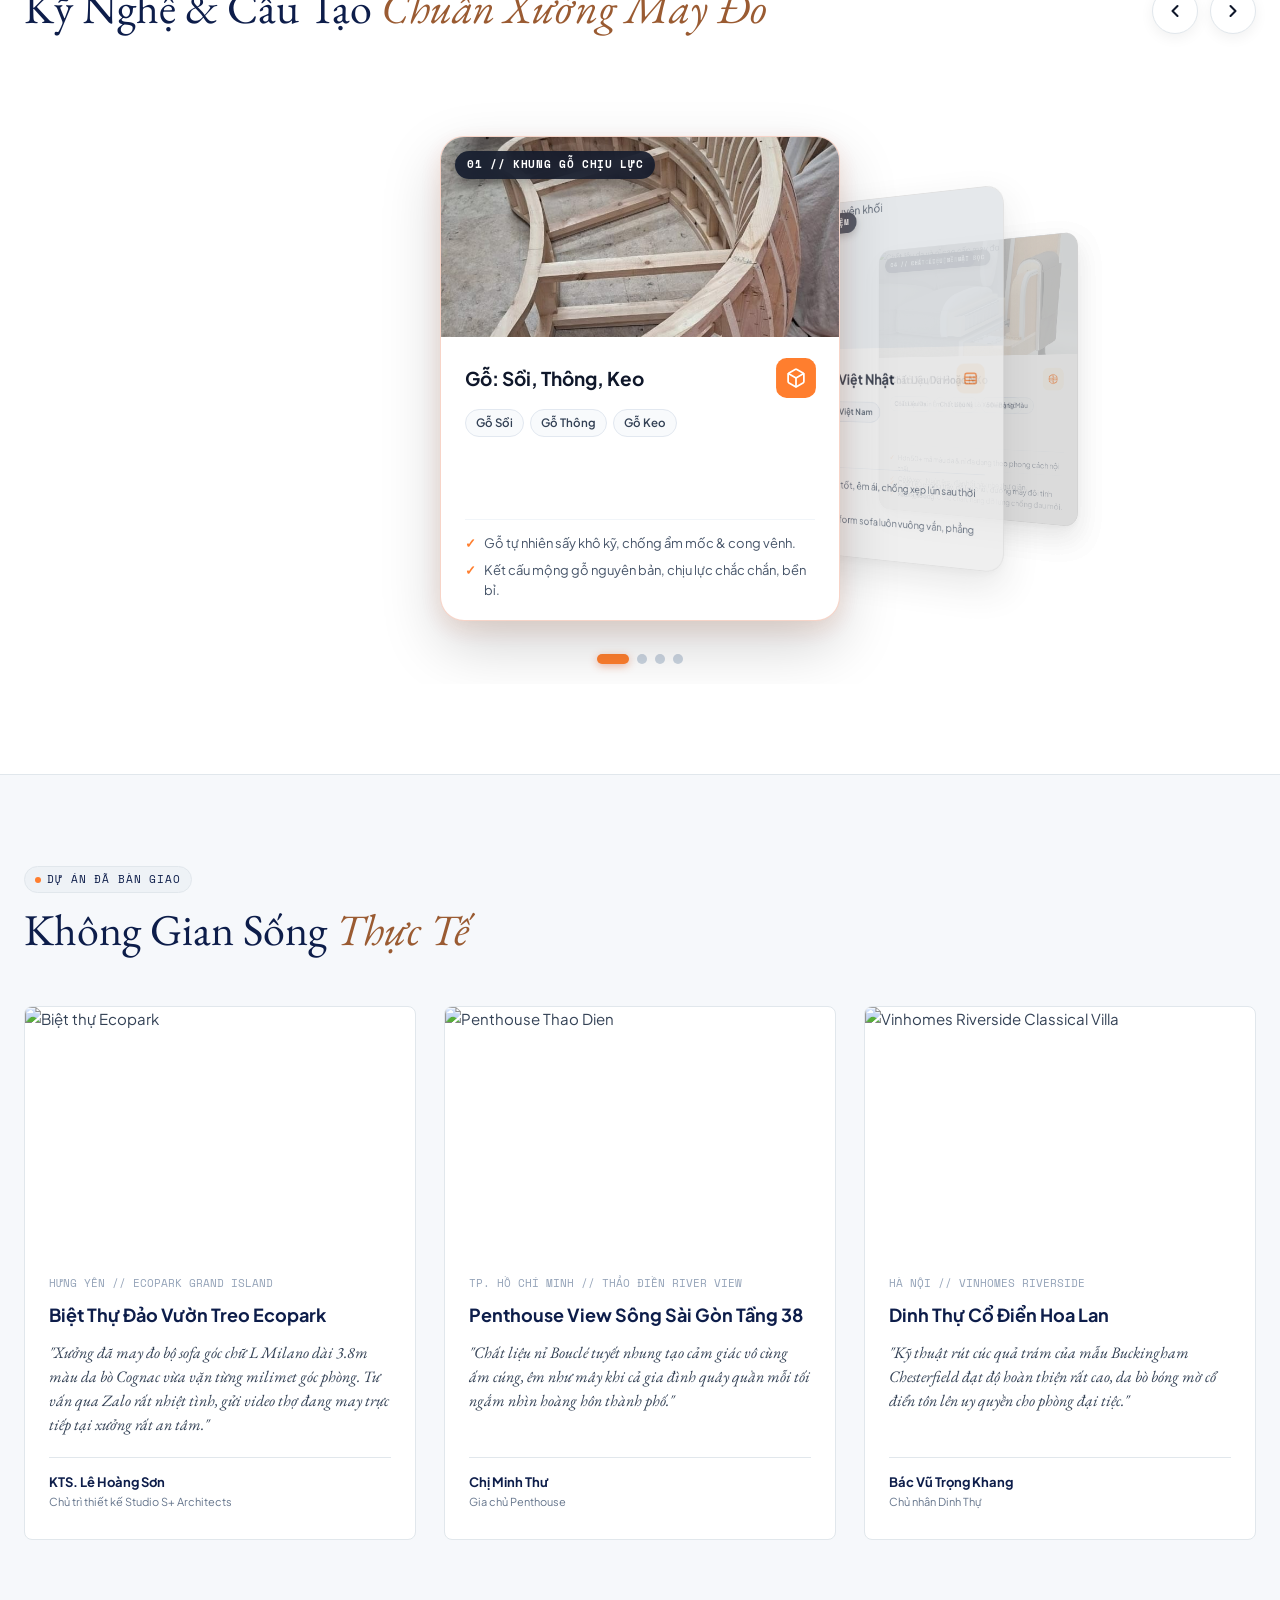
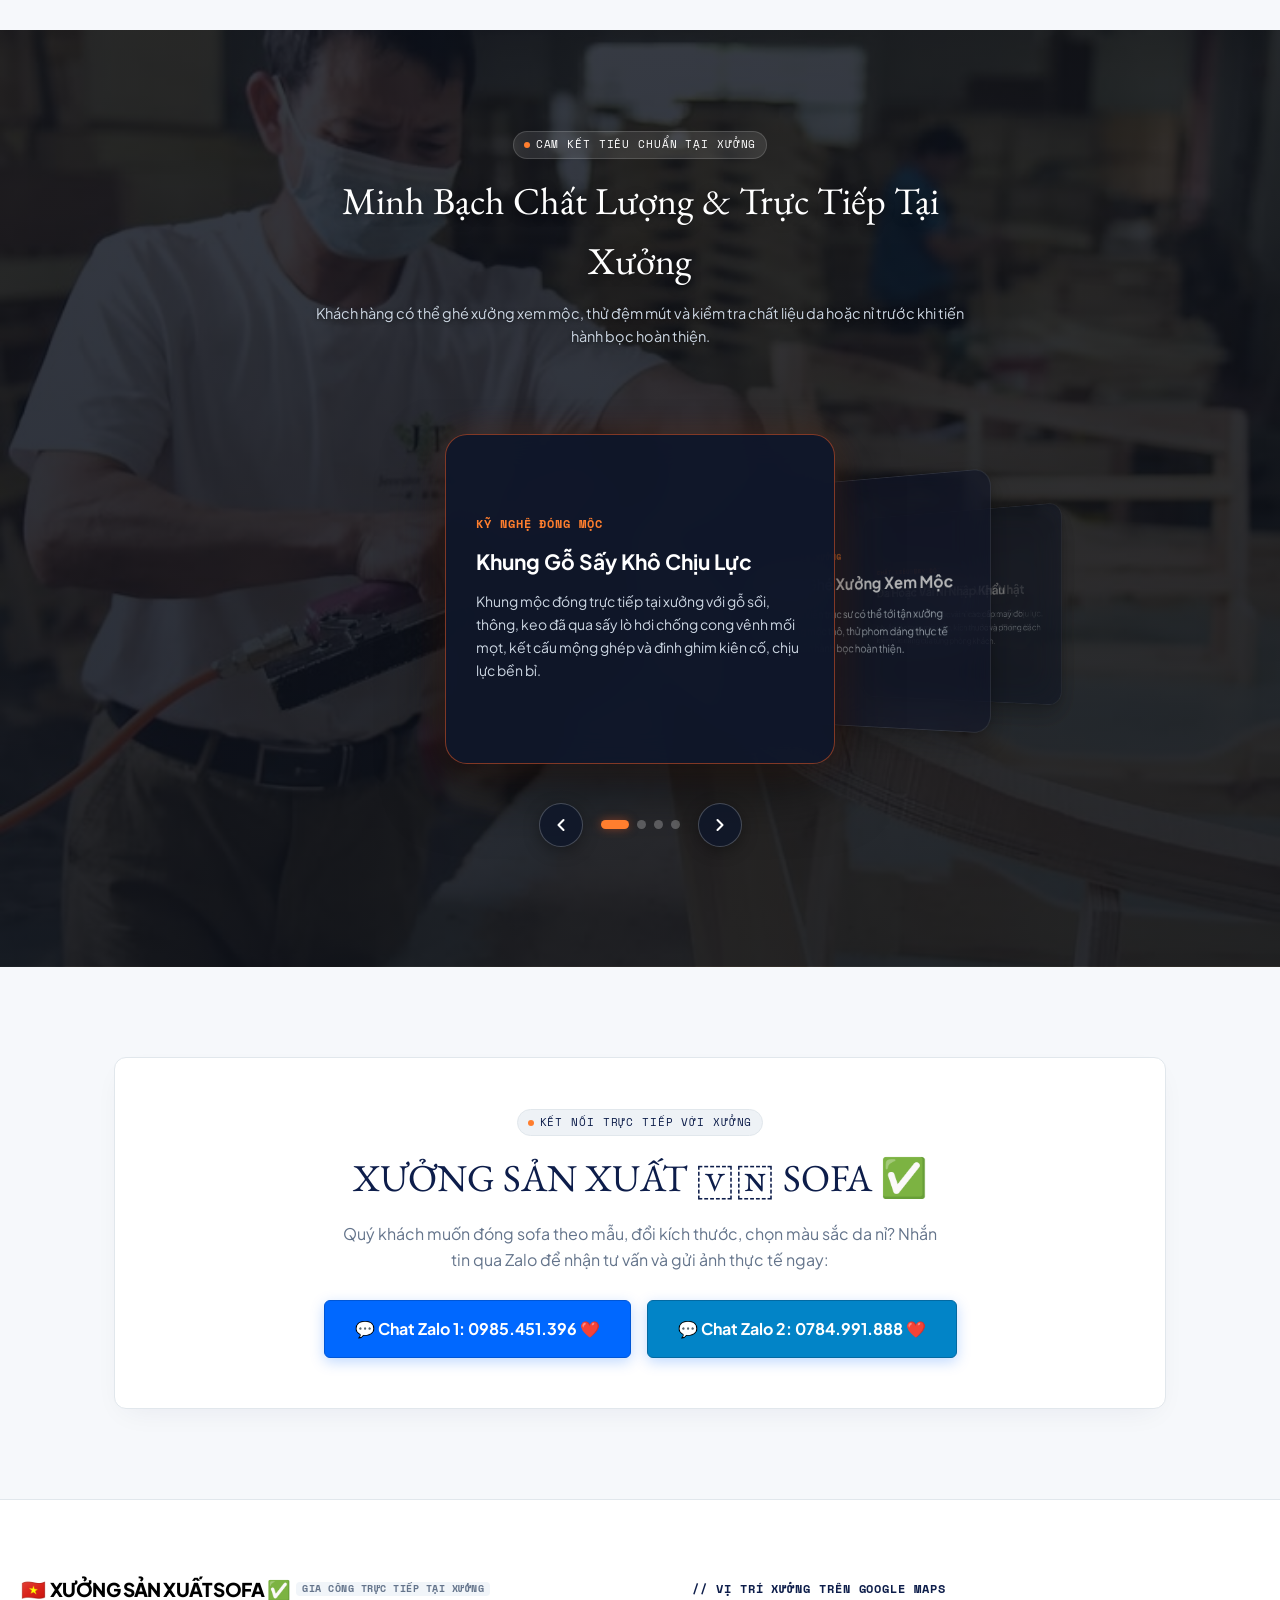
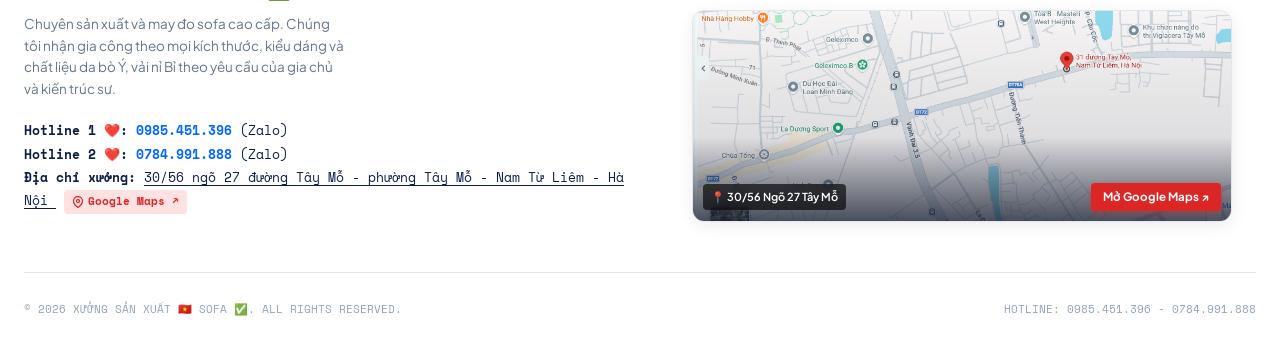
==== commit e289c1a9: "Add files via upload" ====
--- a/index.html
+++ b/index.html
@@ -5,7 +5,2458 @@
   <meta name="viewport" content="width=device-width, initial-scale=1.0">
   <title>XƯỞNG SẢN XUẤT 🇻🇳 SOFA ✅ | Hotline: 0985.451.396 - 0784.991.888</title>
   <meta name="description" content="XƯỞNG SẢN XUẤT 🇻🇳 SOFA ✅ chuyên may đo sofa cao cấp. Hotline: 0985.451.396 - 0784.991.888. Đầy đủ các dòng Sofa chữ L (Sofa góc), Sofa đơn, Ghế thư giãn, Ghế tân cổ điển và Mẫu đệm.">
-  <link rel="stylesheet" href="assets/css/style.css?v=1793068879">
+  <style>
+/* ==========================================================================
+   ANKAR ATELIER - LUXURY SOFA & BESPOKE LIVING
+   Design System Inspired by ankar.ai (Precision, Minimalist & Architectural)
+   ========================================================================== */
+
+@import url('https://fonts.googleapis.com/css2?family=EB+Garamond:ital,wght@0,400..700;1,400..700&family=Plus+Jakarta+Sans:wght@300;400;500;600;700&family=Space+Mono:ital,wght@0,400;0,700;1,400&display=swap');
+
+:root {
+  /* Ankar Color Tokens */
+  --bg-page: #f6f8fb;
+  --bg-card: #ffffff;
+  --bg-muted: #eef2f6;
+  --bg-dark: #0a1128;
+  --bg-subtle: #f0f4f8;
+
+  --border-light: #e1e7ec;
+  --border-hairline: rgba(13, 29, 74, 0.12);
+  --border-active: #0d1d4a;
+
+  --text-main: #0d1d4a;
+  --text-body: #334155;
+  --text-muted: #64748b;
+  --text-light: #94a3b8;
+  --text-on-dark: #ffffff;
+
+  --accent-orange: #ff7e2e;
+  --accent-amber: #d97706;
+  --accent-cognac: #9a5b32;
+  --accent-navy: #182553;
+
+  /* Typography */
+  --font-sans: 'Plus Jakarta Sans', -apple-system, BlinkMacSystemFont, sans-serif;
+  --font-serif: 'EB Garamond', Georgia, serif;
+  --font-mono: 'Space Mono', 'Fragment Mono', monospace;
+
+  /* Transitions & Shadows */
+  --shadow-subtle: 0 1px 3px rgba(0, 0, 0, 0.04), 0 1px 2px rgba(0, 0, 0, 0.02);
+  --shadow-card: 0 10px 30px -10px rgba(13, 29, 74, 0.07);
+  --shadow-pop: 0 20px 45px -15px rgba(13, 29, 74, 0.15);
+  --ease-ankar: cubic-bezier(0.16, 1, 0.3, 1);
+}
+
+/* Reset & Global Base */
+*, *::before, *::after {
+  box-sizing: border-box;
+  margin: 0;
+  padding: 0;
+}
+
+html {
+  scroll-behavior: smooth;
+  -webkit-font-smoothing: antialiased;
+  -moz-osx-font-smoothing: grayscale;
+}
+
+body {
+  background-color: var(--bg-page);
+  color: var(--text-body);
+  font-family: var(--font-sans);
+  font-size: 15px;
+  line-height: 1.6;
+  overflow-x: hidden;
+}
+
+a {
+  color: inherit;
+  text-decoration: none;
+}
+
+img {
+  max-width: 100%;
+  height: auto;
+  display: block;
+}
+
+button {
+  font-family: inherit;
+  cursor: pointer;
+  border: none;
+  background: none;
+}
+
+/* Ankar Typography Utility */
+.font-mono {
+  font-family: var(--font-mono);
+  letter-spacing: -0.01em;
+}
+
+.font-serif {
+  font-family: var(--font-serif);
+}
+
+.font-sans {
+  font-family: var(--font-sans);
+}
+
+.label-pill {
+  font-family: var(--font-mono);
+  font-size: 11px;
+  text-transform: uppercase;
+  letter-spacing: 0.08em;
+  padding: 4px 10px;
+  border-radius: 9999px;
+  background: var(--bg-muted);
+  color: var(--text-main);
+  border: 1px solid var(--border-light);
+  display: inline-flex;
+  align-items: center;
+  gap: 6px;
+  width: fit-content;
+}
+
+.label-pill .dot {
+  width: 6px;
+  height: 6px;
+  border-radius: 50%;
+  background: var(--accent-orange);
+}
+
+/* ==========================================================================
+   FLOATING PILL NAVBAR (CLONE Y CHANG THEO ẢNH ANKAR.AI)
+   ========================================================================== */
+.ankar-nav-wrapper {
+  position: sticky;
+  top: 14px;
+  z-index: 1000;
+  width: 100%;
+  padding: 0 20px;
+  background: transparent;
+  transition: all 0.3s ease;
+}
+
+.ankar-nav-container {
+  max-width: 1240px;
+  margin: 0 auto;
+  padding: 6px 8px 6px 24px;
+  height: 56px;
+  background: #ffffff;
+  border-radius: 9999px; /* full capsule pill y hệt ảnh */
+  border: 1px solid rgba(0, 0, 0, 0.08);
+  box-shadow: 0 4px 20px rgba(0, 0, 0, 0.05), 0 1px 3px rgba(0, 0, 0, 0.02);
+  display: flex;
+  align-items: center;
+  justify-content: space-between;
+}
+
+.ankar-logo {
+  display: flex;
+  align-items: center;
+  gap: 8px;
+  text-decoration: none;
+  cursor: pointer;
+}
+
+.ankar-logo-symbol {
+  width: 18px;
+  height: 18px;
+  display: flex;
+  align-items: center;
+  justify-content: center;
+  color: #000000;
+  font-weight: 900;
+  font-size: 20px;
+  line-height: 1;
+}
+
+.ankar-logo-text {
+  font-family: var(--font-sans);
+  font-weight: 800;
+  font-size: 19px;
+  letter-spacing: -0.03em;
+  color: #000000;
+  display: flex;
+  align-items: center;
+  gap: 6px;
+  line-height: 1;
+}
+
+.ankar-logo-sub {
+  font-family: var(--font-mono);
+  font-size: 10px;
+  letter-spacing: 0.05em;
+  color: #64748b;
+  text-transform: uppercase;
+  background: #f1f5f9;
+  padding: 2px 6px;
+  border-radius: 4px;
+  font-weight: 600;
+}
+
+.ankar-nav-links {
+  display: flex;
+  align-items: center;
+  gap: 32px;
+  list-style: none;
+}
+
+.ankar-nav-links a {
+  font-family: var(--font-mono); /* Chuẩn font monospace theo ảnh */
+  font-size: 13.5px;
+  font-weight: 400;
+  color: #262626;
+  transition: color 0.2s ease;
+  position: relative;
+  padding: 6px 0;
+  letter-spacing: -0.01em;
+}
+
+.ankar-nav-links a:hover,
+.ankar-nav-links a.active {
+  color: #000000;
+  font-weight: 700;
+}
+
+.ankar-nav-links a.active::after {
+  display: none;
+}
+
+.ankar-nav-actions {
+  display: flex;
+  align-items: center;
+  gap: 12px;
+}
+
+/* Nút Book a Demo dạng viên thuốc bo tròn màu đen nguyên bản */
+.btn-ankar-pill-action {
+  font-family: var(--font-mono);
+  font-size: 13px;
+  font-weight: 500;
+  padding: 10px 22px;
+  border-radius: 9999px;
+  background: #000000;
+  color: #ffffff;
+  display: inline-flex;
+  align-items: center;
+  justify-content: center;
+  gap: 6px;
+  text-decoration: none;
+  transition: all 0.2s ease;
+  border: 1px solid #000000;
+  box-shadow: 0 2px 8px rgba(0, 0, 0, 0.12);
+}
+
+.btn-ankar-pill-action:hover {
+  background: #262626;
+  border-color: #262626;
+  transform: scale(1.02);
+}
+
+
+.btn-ankar-primary:hover {
+  background: #162a63;
+  transform: translateY(-1px);
+  box-shadow: 0 6px 18px rgba(13, 29, 74, 0.2);
+}
+
+/* Announcement Top Bar */
+.top-notice-bar {
+  background: var(--bg-dark);
+  color: #cdd9e5;
+  font-family: var(--font-mono);
+  font-size: 11px;
+  padding: 7px 20px;
+  text-align: center;
+  border-bottom: 1px solid rgba(255, 255, 255, 0.08);
+  letter-spacing: 0.05em;
+  display: flex;
+  align-items: center;
+  justify-content: center;
+  gap: 12px;
+}
+
+.top-notice-bar span.accent {
+  color: var(--accent-orange);
+  font-weight: 700;
+}
+
+/* ==========================================================================
+   ANKAR HERO SECTION (CLONE Y CHANG ẢNH ANKAR.AI VỚI ẢNH SOFA THỰC TẾ)
+   ========================================================================== */
+.hero-ankar-container {
+  position: relative;
+  width: 100%;
+  min-height: 100vh;
+  min-height: 100svh;
+  display: flex;
+  flex-direction: column;
+  justify-content: space-between;
+  background-color: #0c111a;
+  background-image: url('[data-uri]');
+  background-size: cover;
+  background-position: center center;
+  background-repeat: no-repeat;
+  color: #ffffff;
+  padding: 0 24px 28px;
+  margin-top: -70px; /* Bắt đầu từ mép trên cùng của màn hình dưới thanh navbar */
+  padding-top: 88px;
+  overflow: hidden;
+}
+
+/* Lớp phủ điện ảnh tinh tế bảo đảm chữ trắng nổi bật nhưng vẫn tôn trọn vẻ đẹp của bộ sofa phòng khách */
+.hero-ankar-container::before {
+  content: '';
+  position: absolute;
+  top: 0;
+  left: 0;
+  right: 0;
+  bottom: 0;
+  background: 
+    linear-gradient(180deg, 
+      rgba(9, 14, 22, 0.42) 0%, 
+      rgba(9, 14, 22, 0.28) 40%, 
+      rgba(9, 14, 22, 0.58) 75%, 
+      rgba(9, 14, 22, 0.88) 100%
+    ),
+    radial-gradient(circle at 25% 45%, rgba(9, 14, 22, 0.15) 0%, rgba(9, 14, 22, 0.65) 100%);
+  z-index: 1;
+  pointer-events: none;
+}
+
+/* Các phần tử bên trong nổi lên trên lớp phủ */
+.hero-ankar-container > * {
+  position: relative;
+  z-index: 2;
+}
+
+/* Khối nội dung chính giữa (Body Grid) */
+.hero-ankar-body {
+  max-width: 1320px;
+  width: 100%;
+  margin: auto auto;
+  padding: 50px 0 30px;
+  display: flex;
+  flex-direction: column;
+  justify-content: center;
+  align-items: flex-start;
+}
+
+/* Cột trái: Tiêu đề lớn phong cách Ankar Serif */
+.hero-ankar-left {
+  display: flex;
+  flex-direction: column;
+  justify-content: center;
+}
+
+.hero-ankar-badge {
+  display: inline-flex;
+  align-items: center;
+  gap: 8px;
+  font-family: var(--font-sans);
+  font-size: 13px;
+  font-weight: 500;
+  letter-spacing: 0.01em;
+  padding: 6px 16px;
+  border-radius: 9999px;
+  background: rgba(255, 255, 255, 0.14);
+  border: 1px solid rgba(255, 255, 255, 0.28);
+  backdrop-filter: blur(12px);
+  -webkit-backdrop-filter: blur(12px);
+  color: #ffffff;
+  width: fit-content;
+  margin-bottom: 20px;
+}
+
+.hero-ankar-badge .dot {
+  width: 7px;
+  height: 7px;
+  border-radius: 50%;
+  background: #38ef7d;
+  box-shadow: 0 0 10px #38ef7d;
+}
+
+.hero-ankar-title {
+  font-family: var(--font-serif);
+  font-size: clamp(48px, 6.4vw, 92px);
+  line-height: 1.02;
+  font-weight: 400;
+  letter-spacing: -0.025em;
+  color: #ffffff;
+  text-shadow: 0 4px 24px rgba(0, 0, 0, 0.5);
+  margin: 0;
+}
+
+/* Cột phải: Đoạn văn mô tả + Nút bấm Frosted Glass Pill */
+.hero-ankar-right {
+  display: flex;
+  flex-direction: column;
+  justify-content: center;
+  align-items: flex-start;
+  padding-left: 10px;
+}
+
+.hero-ankar-desc {
+  font-family: var(--font-sans);
+  font-size: clamp(15px, 1.25vw, 17px);
+  line-height: 1.68;
+  color: rgba(255, 255, 255, 0.92);
+  text-shadow: 0 2px 12px rgba(0, 0, 0, 0.6);
+  margin-bottom: 26px;
+  max-width: 530px;
+}
+
+.hero-ankar-actions {
+  display: flex;
+  align-items: center;
+  flex-wrap: wrap;
+  gap: 14px;
+}
+
+/* Nút Frosted Glass Pill chuẩn hệt 'Explore The Platform' của Ankar */
+.btn-ankar-glass-pill {
+  display: inline-flex;
+  align-items: center;
+  gap: 9px;
+  font-family: var(--font-mono);
+  font-size: 13px;
+  letter-spacing: 0.02em;
+  color: #ffffff;
+  background: rgba(255, 255, 255, 0.16);
+  border: 1px solid rgba(255, 255, 255, 0.42);
+  border-radius: 9999px;
+  padding: 12px 26px;
+  backdrop-filter: blur(12px);
+  -webkit-backdrop-filter: blur(12px);
+  transition: all 0.25s ease;
+  box-shadow: 0 4px 18px rgba(0, 0, 0, 0.25);
+  cursor: pointer;
+  text-decoration: none;
+}
+
+.btn-ankar-glass-pill:hover {
+  background: rgba(255, 255, 255, 0.3);
+  border-color: #ffffff;
+  transform: translateY(-2px);
+  box-shadow: 0 8px 26px rgba(0, 0, 0, 0.35);
+  color: #ffffff;
+}
+
+.btn-ankar-glass-pill.highlight-zalo {
+  background: rgba(30, 110, 240, 0.4);
+  border-color: rgba(255, 255, 255, 0.65);
+}
+
+.btn-ankar-glass-pill.highlight-zalo:hover {
+  background: rgba(30, 110, 240, 0.75);
+  border-color: #ffffff;
+}
+
+/* Thanh Floating Pill đáy màn hình (Trusted by... / Đối tác / Mũi tên) - Y hệt ảnh 1 */
+.hero-ankar-bottom-pill-wrapper {
+  max-width: 1320px;
+  width: 100%;
+  margin: 0 auto;
+}
+
+.hero-ankar-bottom-pill {
+  display: flex;
+  align-items: center;
+  justify-content: space-between;
+  gap: 20px;
+  background: rgba(12, 18, 28, 0.58);
+  border: 1px solid rgba(255, 255, 255, 0.22);
+  border-radius: 9999px;
+  padding: 11px 26px;
+  backdrop-filter: blur(16px);
+  -webkit-backdrop-filter: blur(16px);
+  box-shadow: 0 8px 32px rgba(0, 0, 0, 0.35);
+}
+
+.bottom-pill-intro {
+  font-family: var(--font-mono);
+  font-size: 11px;
+  color: rgba(255, 255, 255, 0.82);
+  letter-spacing: 0.04em;
+  white-space: nowrap;
+  display: flex;
+  align-items: center;
+  gap: 8px;
+}
+
+.bottom-pill-intro .dot {
+  width: 6px;
+  height: 6px;
+  border-radius: 50%;
+  background: #38ef7d;
+  box-shadow: 0 0 8px #38ef7d;
+}
+
+.bottom-pill-logos {
+  display: flex;
+  align-items: center;
+  gap: 28px;
+  flex-wrap: wrap;
+  font-family: var(--font-mono);
+  font-size: 11px;
+  font-weight: 700;
+  letter-spacing: 0.12em;
+  color: rgba(255, 255, 255, 0.92);
+}
+
+.bottom-pill-logos span {
+  opacity: 0.85;
+  transition: opacity 0.2s ease, color 0.2s ease;
+}
+
+.bottom-pill-logos span:hover {
+  opacity: 1;
+  color: #ffffff;
+}
+
+.bottom-pill-arrow {
+  display: flex;
+  align-items: center;
+  justify-content: center;
+  width: 28px;
+  height: 28px;
+  border-radius: 50%;
+  border: 1px solid rgba(255, 255, 255, 0.32);
+  color: rgba(255, 255, 255, 0.85);
+  transition: all 0.2s ease;
+  flex-shrink: 0;
+  text-decoration: none;
+}
+
+.bottom-pill-arrow:hover {
+  border-color: #ffffff;
+  color: #ffffff;
+  background: rgba(255, 255, 255, 0.15);
+  transform: translateY(2px);
+}
+
+/* Responsive Cho Hero */
+@media (max-width: 992px) {
+  .hero-ankar-container {
+    min-height: auto;
+    padding: 0 16px 24px;
+    padding-top: 84px;
+    margin-top: -70px;
+  }
+
+  .hero-ankar-body {
+    grid-template-columns: 1fr;
+    gap: 28px;
+    padding: 40px 0 30px;
+  }
+
+  .hero-ankar-right {
+    padding-left: 0;
+  }
+
+  .hero-ankar-bottom-pill {
+    flex-direction: column;
+    align-items: flex-start;
+    border-radius: 20px;
+    padding: 16px 20px;
+    gap: 12px;
+  }
+
+  .bottom-pill-logos {
+    gap: 16px;
+  }
+}
+
+.hero-badge-info h4 {
+  font-size: 14px;
+  font-weight: 700;
+  color: var(--text-main);
+}
+
+.hero-badge-info p {
+  font-size: 12px;
+  color: var(--text-muted);
+  font-family: var(--font-mono);
+}
+
+/* ==========================================================================
+   CATEGORY FILTER BAR (CLONE Y CHANG THEO ẢNH USER GỬI)
+   ========================================================================== */
+.category-filter-section {
+  max-width: 1360px;
+  margin: 0 auto;
+  padding: 30px 24px 20px;
+}
+
+.category-filter-header {
+  text-align: center;
+  margin-bottom: 24px;
+}
+
+.category-filter-header h2 {
+  font-family: var(--font-serif);
+  font-size: 32px;
+  color: var(--text-main);
+  font-weight: 400;
+}
+
+.category-filter-header p {
+  color: var(--text-muted);
+  font-size: 14px;
+  margin-top: 6px;
+}
+
+/* Hàng chứa 6 danh mục theo đúng ảnh người dùng */
+.ankar-category-bar {
+  display: flex;
+  align-items: stretch;
+  justify-content: space-between;
+  background: #ffffff;
+  border: 1px solid var(--border-light);
+  border-radius: 6px;
+  padding: 8px 12px;
+  box-shadow: var(--shadow-subtle);
+  overflow-x: auto;
+  gap: 8px;
+}
+
+.ankar-category-item {
+  flex: 1 1 0;
+  min-width: 140px;
+  display: flex;
+  flex-direction: column;
+  align-items: center;
+  justify-content: center;
+  padding: 18px 10px 14px;
+  border-radius: 4px;
+  border: 1px solid transparent;
+  background: transparent;
+  cursor: pointer;
+  transition: all 0.2s var(--ease-ankar);
+  user-select: none;
+}
+
+.ankar-category-item:hover {
+  background: var(--bg-muted);
+  border-color: rgba(13, 29, 74, 0.08);
+}
+
+/* Trạng thái được chọn giống hệt tấm ảnh (ô SOFA BỘ được bọc khung màu xám nhạt có viền) */
+.ankar-category-item.active {
+  background: #f1f4f7;
+  border: 1px solid #c9d5e1;
+  box-shadow: inset 0 1px 2px rgba(0, 0, 0, 0.03);
+}
+
+.cat-icon-box {
+  width: 44px;
+  height: 36px;
+  display: flex;
+  align-items: center;
+  justify-content: center;
+  margin-bottom: 12px;
+  color: #556270;
+  transition: color 0.2s ease, transform 0.2s ease;
+}
+
+.ankar-category-item.active .cat-icon-box {
+  color: #0d1d4a;
+  transform: translateY(-2px);
+}
+
+.cat-icon-box svg {
+  width: 38px;
+  height: 30px;
+}
+
+.cat-label {
+  font-family: var(--font-sans);
+  font-size: 12.5px;
+  font-weight: 700;
+  text-transform: uppercase;
+  letter-spacing: 0.03em;
+  color: #2b3a4a;
+  text-align: center;
+  line-height: 1.25;
+}
+
+.label-desktop {
+  display: block;
+}
+
+.label-mobile {
+  display: none;
+}
+
+.ankar-category-item.active .cat-label {
+  color: #0d1d4a;
+  font-weight: 800;
+}
+
+/* Category Quick Info Bar (Đã ẩn theo yêu cầu người dùng) */
+.category-summary-strip {
+  display: none !important;
+}
+
+/* Product Showcase Grid */
+.products-grid-section {
+  max-width: 1360px;
+  margin: 0 auto;
+  padding: 24px 24px 80px;
+}
+
+.product-cards-container {
+  display: grid;
+  grid-template-columns: repeat(auto-fill, minmax(380px, 1fr));
+  gap: 28px;
+}
+
+.sofa-product-card {
+  background: var(--bg-card);
+  border-radius: 8px;
+  border: 1px solid var(--border-light);
+  overflow: hidden;
+  transition: all 0.3s var(--ease-ankar);
+  display: flex;
+  flex-direction: column;
+  position: relative;
+  cursor: pointer;
+  -webkit-tap-highlight-color: transparent;
+}
+
+.sofa-product-card:hover {
+  border-color: #cbd5e1;
+  box-shadow: var(--shadow-card);
+  transform: translateY(-4px);
+}
+
+.card-image-wrap {
+  position: relative;
+  width: 100%;
+  height: 260px;
+  background: #f8fafc;
+  overflow: hidden;
+  display: flex;
+  align-items: center;
+  justify-content: center;
+}
+
+.card-image-wrap img {
+  width: 100%;
+  height: 100%;
+  object-fit: contain;
+  background: #f8fafc;
+  transition: transform 0.6s var(--ease-ankar);
+}
+
+.sofa-product-card:hover .card-image-wrap img {
+  transform: scale(1.05);
+}
+
+.card-badge-top {
+  position: absolute;
+  top: 14px;
+  left: 14px;
+  font-family: var(--font-mono);
+  font-size: 10px;
+  font-weight: 700;
+  letter-spacing: 0.08em;
+  background: rgba(255, 255, 255, 0.95);
+  backdrop-filter: blur(8px);
+  color: var(--text-main);
+  padding: 4px 8px;
+  border-radius: 4px;
+  border: 1px solid var(--border-light);
+}
+
+.card-quick-actions {
+  position: absolute;
+  top: 14px;
+  right: 14px;
+  display: flex;
+  gap: 6px;
+  opacity: 0;
+  transform: translateY(-4px);
+  transition: all 0.2s ease;
+}
+
+.sofa-product-card:hover .card-quick-actions {
+  opacity: 1;
+  transform: translateY(0);
+}
+
+.btn-icon-circle {
+  width: 32px;
+  height: 32px;
+  border-radius: 50%;
+  background: rgba(255, 255, 255, 0.95);
+  display: flex;
+  align-items: center;
+  justify-content: center;
+  color: var(--text-main);
+  border: 1px solid var(--border-light);
+  box-shadow: var(--shadow-subtle);
+  transition: all 0.2s ease;
+}
+
+.btn-icon-circle:hover {
+  background: var(--text-main);
+  color: #fff;
+}
+
+.card-body {
+  padding: 22px;
+  display: flex;
+  flex-direction: column;
+  flex-grow: 1;
+}
+
+.card-meta-line {
+  display: flex;
+  justify-content: space-between;
+  align-items: center;
+  font-family: var(--font-mono);
+  font-size: 11px;
+  color: var(--text-light);
+  margin-bottom: 8px;
+}
+
+.card-title {
+  font-size: 19px;
+  font-weight: 700;
+  color: var(--text-main);
+  margin-bottom: 14px;
+  line-height: 1.3;
+}
+
+.card-subtitle {
+  font-size: 13px;
+  color: var(--text-muted);
+  line-height: 1.5;
+  margin-bottom: 16px;
+}
+
+.card-specs-list {
+  display: none !important;
+}
+
+.spec-entry {
+  display: flex;
+  justify-content: space-between;
+}
+
+.spec-entry span.key {
+  color: var(--text-muted);
+  font-family: var(--font-mono);
+}
+
+.spec-entry span.val {
+  color: var(--text-main);
+  font-weight: 600;
+  text-align: right;
+  max-width: 60%;
+}
+
+.card-swatches-row {
+  display: flex;
+  align-items: center;
+  gap: 8px;
+  margin-bottom: 20px;
+}
+
+.swatch-item {
+  width: 18px;
+  height: 18px;
+  border-radius: 50%;
+  border: 1px solid rgba(0, 0, 0, 0.15);
+  cursor: pointer;
+  position: relative;
+  transition: transform 0.2s ease;
+}
+
+.swatch-item:hover {
+  transform: scale(1.2);
+}
+
+.card-footer-line {
+  margin-top: auto;
+  display: flex;
+  align-items: center;
+  justify-content: space-between;
+  padding-top: 14px;
+  border-top: 1px solid var(--border-light);
+}
+
+.price-box .price-current {
+  font-family: var(--font-mono);
+  font-size: 18px;
+  font-weight: 700;
+  color: var(--text-main);
+}
+
+.price-box .price-old {
+  font-family: var(--font-mono);
+  font-size: 12px;
+  color: var(--text-light);
+  text-decoration: line-through;
+  margin-left: 6px;
+}
+
+.btn-card-detail {
+  font-family: var(--font-sans);
+  font-size: 12.5px;
+  font-weight: 600;
+  padding: 8px 14px;
+  border-radius: 5px;
+  background: var(--bg-muted);
+  color: var(--text-main);
+  border: 1px solid var(--border-light);
+  display: inline-flex;
+  align-items: center;
+  gap: 6px;
+  transition: all 0.2s ease;
+}
+
+.btn-card-detail:hover {
+  background: var(--text-main);
+  color: #fff;
+  border-color: var(--text-main);
+}
+
+/* ==========================================================================
+   ANKAR ANATOMY & CRAFTSMANSHIP (EXPLORE - INVENT - PROTECT V-SERIES)
+   ========================================================================== */
+.craftsmanship-section {
+  background: #ffffff;
+  border-top: 1px solid var(--border-light);
+  border-bottom: 1px solid var(--border-light);
+  padding: 90px 24px;
+}
+
+.section-container {
+  max-width: 1360px;
+  margin: 0 auto;
+}
+
+.section-head-split {
+  display: flex;
+  justify-content: space-between;
+  align-items: flex-end;
+  margin-bottom: 50px;
+}
+
+.section-head-split h2 {
+  font-family: var(--font-serif);
+  font-size: 44px;
+  line-height: 1.15;
+  color: var(--text-main);
+  font-weight: 400;
+}
+
+.section-head-split h2 em {
+  font-style: italic;
+  color: var(--accent-cognac);
+}
+
+.section-head-split p {
+  color: var(--text-muted);
+  max-width: 480px;
+  font-size: 15px;
+}
+
+.craft-tabs-grid {
+  display: grid;
+  grid-template-columns: repeat(auto-fit, minmax(260px, 1fr));
+  gap: 20px;
+}
+
+.craft-card {
+  background: #ffffff;
+  border: 1px solid rgba(0, 0, 0, 0.08);
+  border-radius: 12px;
+  padding: 24px 22px;
+  position: relative;
+  transition: all 0.3s cubic-bezier(0.16, 1, 0.3, 1);
+  display: flex;
+  flex-direction: column;
+  box-shadow: 0 2px 8px rgba(0, 0, 0, 0.02);
+}
+
+.craft-card:hover {
+  background: #ffffff;
+  border-color: rgba(224, 86, 36, 0.3);
+  box-shadow: 0 10px 28px rgba(0, 0, 0, 0.07);
+  transform: translateY(-3px);
+}
+
+.craft-card-top {
+  display: flex;
+  align-items: center;
+  justify-content: space-between;
+  margin-bottom: 14px;
+}
+
+.craft-num {
+  font-family: var(--font-mono);
+  font-size: 11.5px;
+  font-weight: 700;
+  color: var(--accent-orange);
+  letter-spacing: 0.06em;
+}
+
+.craft-icon-wrap {
+  width: 36px;
+  height: 36px;
+  border-radius: 8px;
+  background: #fff7ed;
+  color: var(--accent-orange);
+  display: flex;
+  align-items: center;
+  justify-content: center;
+  flex-shrink: 0;
+  transition: all 0.25s ease;
+}
+
+.craft-card:hover .craft-icon-wrap {
+  background: var(--accent-orange);
+  color: #ffffff;
+  transform: scale(1.05);
+}
+
+.craft-card h3 {
+  font-size: 18px;
+  color: #0f172a;
+  font-weight: 700;
+  margin-bottom: 12px;
+  line-height: 1.35;
+}
+
+.craft-chip-group {
+  display: flex;
+  flex-wrap: wrap;
+  gap: 6px;
+  margin-bottom: 14px;
+}
+
+.craft-chip {
+  display: inline-flex;
+  align-items: center;
+  font-size: 11.5px;
+  font-weight: 600;
+  padding: 4px 10px;
+  background: #f8fafc;
+  color: #334155;
+  border-radius: 999px;
+  border: 1px solid #e2e8f0;
+  transition: all 0.2s ease;
+}
+
+.craft-card:hover .craft-chip {
+  background: #f1f5f9;
+  border-color: #cbd5e1;
+}
+
+.craft-points-list {
+  list-style: none;
+  padding: 0;
+  margin: 0;
+  border-top: 1px solid #f1f5f9;
+  padding-top: 14px;
+  margin-top: auto;
+}
+
+.craft-points-list li {
+  font-size: 13px;
+  color: #475569;
+  line-height: 1.5;
+  display: flex;
+  align-items: flex-start;
+  gap: 8px;
+  margin-bottom: 8px;
+}
+
+.craft-points-list li:last-child {
+  margin-bottom: 0;
+}
+
+.craft-points-list li::before {
+  content: '✓';
+  color: var(--accent-orange);
+  font-family: var(--font-mono);
+  font-weight: 800;
+  flex-shrink: 0;
+  font-size: 13px;
+}
+
+/* Backward compatibility for other pages */
+.craft-features-list {
+  list-style: none;
+  border-top: 1px solid var(--border-light);
+  padding-top: 14px;
+  margin-top: auto;
+}
+
+.craft-features-list li {
+  font-size: 13px;
+  color: var(--text-body);
+  display: flex;
+  align-items: center;
+  gap: 8px;
+  margin-bottom: 8px;
+}
+
+.craft-features-list li::before {
+  content: '✓';
+  color: var(--accent-orange);
+  font-family: var(--font-mono);
+  font-weight: bold;
+}
+
+/* Living Spaces & Case Studies */
+.cases-section {
+  padding: 90px 24px;
+  max-width: 1360px;
+  margin: 0 auto;
+}
+
+.cases-slider {
+  display: grid;
+  grid-template-columns: repeat(3, 1fr);
+  gap: 28px;
+}
+
+.case-card {
+  background: var(--bg-card);
+  border-radius: 8px;
+  border: 1px solid var(--border-light);
+  overflow: hidden;
+  display: flex;
+  flex-direction: column;
+}
+
+.case-image {
+  height: 240px;
+  position: relative;
+}
+
+.case-image img {
+  width: 100%;
+  height: 100%;
+  object-fit: cover;
+}
+
+.case-content {
+  padding: 28px 24px;
+  display: flex;
+  flex-direction: column;
+  flex-grow: 1;
+}
+
+.case-loc {
+  font-family: var(--font-mono);
+  font-size: 11px;
+  color: var(--text-light);
+  text-transform: uppercase;
+  margin-bottom: 8px;
+}
+
+.case-title {
+  font-size: 18px;
+  font-weight: 700;
+  color: var(--text-main);
+  margin-bottom: 12px;
+}
+
+.case-quote {
+  font-family: var(--font-serif);
+  font-style: italic;
+  font-size: 16px;
+  line-height: 1.5;
+  color: var(--text-body);
+  margin-bottom: 20px;
+  flex-grow: 1;
+}
+
+.case-author {
+  display: flex;
+  align-items: center;
+  gap: 12px;
+  padding-top: 14px;
+  border-top: 1px solid var(--border-light);
+}
+
+.case-author-info .name {
+  font-size: 13px;
+  font-weight: 700;
+  color: var(--text-main);
+}
+
+.case-author-info .role {
+  font-size: 11px;
+  color: var(--text-muted);
+}
+
+.cases-carousel-nav {
+  display: none;
+}
+
+/* Certifications / Trust Center - Ảnh Nền Thợ Đóng Mộc Tại Xưởng */
+.trust-section {
+  position: relative;
+  background-color: #0c121f;
+  background-image: linear-gradient(rgba(10, 15, 26, 0.82), rgba(10, 15, 26, 0.88)), url('[data-uri]');
+  background-size: cover;
+  background-position: center 35%;
+  background-repeat: no-repeat;
+  color: #fff;
+  padding: 100px 24px;
+  overflow: hidden;
+}
+
+.trust-head {
+  text-align: center;
+  max-width: 680px;
+  margin: 0 auto 50px;
+  position: relative;
+  z-index: 2;
+}
+
+.trust-head h2 {
+  font-family: var(--font-serif);
+  font-size: 38px;
+  font-weight: 400;
+  color: #ffffff;
+  text-shadow: 0 2px 10px rgba(0, 0, 0, 0.5);
+}
+
+.trust-head p {
+  color: #cbd5e1;
+  font-size: 14.5px;
+  margin-top: 10px;
+  line-height: 1.6;
+  text-shadow: 0 1px 4px rgba(0, 0, 0, 0.6);
+}
+
+/* ==========================================================================
+   3D COVERFLOW CHO KHỐI CAM KẾT (Ảnh 1 theo kiểu Ảnh 2)
+   ========================================================================== */
+.trust-coverflow-stage {
+  position: relative;
+  width: 100%;
+  max-width: 1360px;
+  margin: 0 auto;
+  perspective: 1200px;
+  perspective-origin: 50% 50%;
+  overflow: hidden;
+  user-select: none;
+  -webkit-user-select: none;
+  cursor: grab;
+  touch-action: pan-y;
+  padding: 10px 0 20px;
+  z-index: 2;
+}
+
+.trust-coverflow-stage:active {
+  cursor: grabbing;
+}
+
+.trust-coverflow-track {
+  position: relative;
+  width: 100%;
+  height: 380px;
+  transform-style: preserve-3d;
+  display: flex;
+  align-items: center;
+  justify-content: center;
+}
+
+.trust-coverflow-card {
+  position: absolute;
+  width: 390px;
+  max-width: 86vw;
+  height: 330px;
+  background: rgba(15, 23, 42, 0.82);
+  backdrop-filter: blur(16px);
+  -webkit-backdrop-filter: blur(16px);
+  border: 1px solid rgba(255, 255, 255, 0.16);
+  border-radius: 22px;
+  padding: 34px 30px;
+  display: flex;
+  flex-direction: column;
+  justify-content: center;
+  box-shadow: 0 16px 40px rgba(0, 0, 0, 0.35), 0 2px 8px rgba(0, 0, 0, 0.2);
+  transition: transform 0.6s cubic-bezier(0.22, 1, 0.36, 1),
+              opacity 0.6s cubic-bezier(0.22, 1, 0.36, 1),
+              box-shadow 0.6s ease,
+              border-color 0.6s ease,
+              filter 0.6s ease;
+  will-change: transform, opacity;
+  cursor: pointer;
+  backface-visibility: hidden;
+  -webkit-backface-visibility: hidden;
+  box-sizing: border-box;
+}
+
+.trust-coverflow-card.active-center {
+  background: rgba(15, 23, 42, 0.95);
+  border-color: rgba(224, 86, 36, 0.55);
+  box-shadow: 0 24px 60px rgba(0, 0, 0, 0.55), 0 0 35px rgba(224, 86, 36, 0.18);
+}
+
+.trust-coverflow-card .code {
+  font-family: var(--font-mono);
+  font-size: 11.5px;
+  font-weight: 700;
+  color: var(--accent-orange);
+  letter-spacing: 0.08em;
+  margin-bottom: 14px;
+  text-transform: uppercase;
+}
+
+.trust-coverflow-card h4 {
+  font-size: 21px;
+  color: #ffffff;
+  font-weight: 700;
+  margin-bottom: 14px;
+  line-height: 1.35;
+}
+
+.trust-coverflow-card p {
+  font-size: 14px;
+  color: #cbd5e1;
+  line-height: 1.65;
+  margin: 0;
+}
+
+.trust-controls {
+  display: flex;
+  align-items: center;
+  justify-content: center;
+  gap: 18px;
+  margin-top: 14px;
+  position: relative;
+  z-index: 5;
+}
+
+.trust-arrow-btn {
+  width: 44px;
+  height: 44px;
+  border-radius: 50%;
+  background: rgba(15, 23, 42, 0.88);
+  border: 1px solid rgba(255, 255, 255, 0.22);
+  color: #ffffff;
+  display: flex;
+  align-items: center;
+  justify-content: center;
+  cursor: pointer;
+  transition: all 0.25s cubic-bezier(0.16, 1, 0.3, 1);
+  box-shadow: 0 4px 16px rgba(0, 0, 0, 0.35);
+}
+
+.trust-arrow-btn:hover {
+  background: var(--accent-orange);
+  border-color: var(--accent-orange);
+  transform: scale(1.08);
+}
+
+.trust-dots {
+  display: flex;
+  gap: 8px;
+}
+
+.trust-dot {
+  width: 9px;
+  height: 9px;
+  border-radius: 999px;
+  background: rgba(255, 255, 255, 0.25);
+  transition: all 0.3s cubic-bezier(0.16, 1, 0.3, 1);
+  cursor: pointer;
+}
+
+.trust-dot.active {
+  width: 28px;
+  background: var(--accent-orange);
+  box-shadow: 0 0 10px rgba(224, 86, 36, 0.5);
+}
+
+@media (max-width: 768px) {
+  /* Thanh Danh Mục 1 Dòng Ngang Vừa Vặn Trọn Vẹn Cả 5 Mục Trên Mobile */
+  .category-filter-section {
+    padding: 0 8px !important;
+  }
+
+  .ankar-category-bar {
+    display: flex !important;
+    align-items: stretch !important;
+    justify-content: space-between !important;
+    padding: 6px 3px !important;
+    gap: 3px !important;
+    overflow: hidden !important;
+    width: 100% !important;
+    box-sizing: border-box !important;
+    background: #ffffff !important;
+    border: 1px solid var(--border-light) !important;
+    border-radius: 8px !important;
+    box-shadow: 0 2px 8px rgba(0, 0, 0, 0.04) !important;
+  }
+
+  .ankar-category-item {
+    flex: 1 1 0 !important;
+    min-width: 0 !important;
+    max-width: 20% !important;
+    padding: 7px 2px 5px !important;
+    border-radius: 6px !important;
+    box-sizing: border-box !important;
+    display: flex !important;
+    flex-direction: column !important;
+    align-items: center !important;
+    justify-content: center !important;
+    border: 1px solid transparent !important;
+  }
+
+  .ankar-category-item.active {
+    background: #f1f4f7 !important;
+    border-color: #c9d5e1 !important;
+    box-shadow: inset 0 1px 2px rgba(0, 0, 0, 0.04) !important;
+  }
+
+  .cat-icon-box {
+    width: 26px !important;
+    height: 20px !important;
+    margin-bottom: 3px !important;
+  }
+
+  .cat-icon-box svg {
+    width: 24px !important;
+    height: 18px !important;
+  }
+
+  .cat-label {
+    font-size: 8.5px !important;
+    line-height: 1.15 !important;
+    letter-spacing: -0.01em !important;
+    text-align: center !important;
+    word-break: normal !important;
+    overflow: hidden !important;
+    min-height: 22px !important;
+    display: flex !important;
+    align-items: center !important;
+    justify-content: center !important;
+  }
+
+  .label-desktop {
+    display: none !important;
+  }
+
+  .label-mobile {
+    display: block !important;
+    font-size: 8.5px !important;
+    font-weight: 700 !important;
+    letter-spacing: -0.02em !important;
+    line-height: 1.15 !important;
+  }
+
+  .trust-coverflow-track {
+    height: 350px;
+  }
+  .trust-coverflow-card {
+    width: 310px;
+    height: 310px;
+    border-radius: 18px;
+    padding: 24px 20px;
+  }
+  .trust-coverflow-card .code {
+    font-size: 10.5px;
+    margin-bottom: 10px;
+  }
+  .trust-coverflow-card h4 {
+    font-size: 18px;
+    margin-bottom: 10px;
+  }
+  .trust-coverflow-card p {
+    font-size: 13px;
+    line-height: 1.55;
+  }
+}
+
+@media (max-width: 480px) {
+  .trust-coverflow-track {
+    height: 340px;
+  }
+  .trust-coverflow-card {
+    width: 285px;
+    height: 300px;
+    padding: 20px 18px;
+  }
+}
+
+/* Consultation & Quote Booking Form Section */
+.customizer-section {
+  max-width: 1100px;
+  margin: 90px auto;
+  padding: 0 24px;
+}
+
+.customizer-box {
+  background: #ffffff;
+  border: 1px solid var(--border-light);
+  border-radius: 12px;
+  padding: 48px;
+  box-shadow: var(--shadow-card);
+}
+
+.customizer-head {
+  text-align: center;
+  margin-bottom: 36px;
+}
+
+.customizer-head h2 {
+  font-family: var(--font-serif);
+  font-size: 36px;
+  color: var(--text-main);
+  font-weight: 400;
+}
+
+.customizer-head p {
+  color: var(--text-muted);
+  font-size: 14px;
+  margin-top: 8px;
+}
+
+.customizer-form-grid {
+  display: grid;
+  grid-template-columns: 1fr 1fr;
+  gap: 20px;
+}
+
+.form-group {
+  display: flex;
+  flex-direction: column;
+  gap: 6px;
+}
+
+.form-group.full-width {
+  grid-column: 1 / -1;
+}
+
+.form-group label {
+  font-family: var(--font-mono);
+  font-size: 11.5px;
+  color: var(--text-main);
+  font-weight: 700;
+  text-transform: uppercase;
+  letter-spacing: 0.04em;
+}
+
+.form-control {
+  font-family: var(--font-sans);
+  font-size: 14px;
+  padding: 12px 14px;
+  border-radius: 6px;
+  border: 1px solid var(--border-light);
+  background: var(--bg-page);
+  color: var(--text-main);
+  outline: none;
+  transition: border-color 0.2s ease;
+}
+
+.form-control:focus {
+  border-color: var(--border-active);
+  background: #ffffff;
+}
+
+/* Footer (Ankar Grid Layout) */
+.ankar-footer {
+  background: #ffffff;
+  border-top: 1px solid var(--border-light);
+  padding: 80px 24px 30px;
+}
+
+.footer-container {
+  max-width: 1360px;
+  margin: 0 auto;
+}
+
+.footer-top-grid {
+  display: grid;
+  grid-template-columns: 1.1fr 1fr;
+  gap: 48px;
+  align-items: start;
+  margin-bottom: 50px;
+}
+
+.footer-map-col {
+  display: flex;
+  flex-direction: column;
+}
+
+@media (max-width: 992px) {
+  .footer-top-grid {
+    grid-template-columns: 1fr;
+    gap: 32px;
+  }
+}
+
+.footer-brand p {
+  color: var(--text-muted);
+  font-size: 13.5px;
+  line-height: 1.6;
+  margin-top: 14px;
+  max-width: 320px;
+}
+
+.footer-col h5 {
+  font-family: var(--font-mono);
+  font-size: 11.5px;
+  text-transform: uppercase;
+  color: var(--text-main);
+  letter-spacing: 0.08em;
+  margin-bottom: 18px;
+}
+
+.footer-col ul {
+  list-style: none;
+  display: flex;
+  flex-direction: column;
+  gap: 10px;
+}
+
+.footer-col ul a {
+  font-size: 13.5px;
+  color: var(--text-muted);
+  transition: color 0.2s ease;
+}
+
+.footer-col ul a:hover {
+  color: var(--text-main);
+}
+
+.footer-bottom-bar {
+  display: flex;
+  justify-content: space-between;
+  align-items: center;
+  padding-top: 28px;
+  border-top: 1px solid var(--border-light);
+  font-family: var(--font-mono);
+  font-size: 11px;
+  color: var(--text-light);
+}
+
+/* ==========================================================================
+   MODAL POPUP (QUICK VIEW PRODUCT & SPECS)
+   ========================================================================== */
+.modal-overlay {
+  position: fixed;
+  inset: 0;
+  background: rgba(10, 17, 40, 0.65);
+  backdrop-filter: blur(8px);
+  z-index: 1000;
+  display: flex;
+  align-items: center;
+  justify-content: center;
+  padding: 20px;
+  opacity: 0;
+  pointer-events: none;
+  transition: opacity 0.3s ease;
+}
+
+.modal-overlay.open {
+  opacity: 1;
+  pointer-events: auto;
+}
+
+.modal-card {
+  background: #ffffff;
+  width: 100%;
+  max-width: 900px;
+  max-height: 90vh;
+  border-radius: 12px;
+  border: 1px solid var(--border-light);
+  overflow-y: auto;
+  box-shadow: 0 25px 60px rgba(0, 0, 0, 0.25);
+  position: relative;
+  transform: translateY(20px) scale(0.98);
+  transition: transform 0.3s var(--ease-ankar);
+}
+
+.modal-overlay.open .modal-card {
+  transform: translateY(0) scale(1);
+}
+
+.modal-close-btn {
+  position: absolute;
+  top: 16px;
+  right: 16px;
+  width: 36px;
+  height: 36px;
+  border-radius: 50%;
+  background: var(--bg-muted);
+  display: flex;
+  align-items: center;
+  justify-content: center;
+  font-size: 18px;
+  color: var(--text-main);
+  border: 1px solid var(--border-light);
+  z-index: 10;
+  transition: all 0.2s ease;
+}
+
+.modal-close-btn:hover {
+  background: var(--text-main);
+  color: #fff;
+}
+
+.modal-inner-grid {
+  display: grid;
+  grid-template-columns: 1fr 1fr;
+  gap: 32px;
+  padding: 36px;
+}
+
+.modal-gallery-pane img {
+  width: 100%;
+  height: 340px;
+  object-fit: contain;
+  background: #f8fafc;
+  border-radius: 8px;
+  border: 1px solid var(--border-light);
+}
+
+.modal-details-pane {
+  display: flex;
+  flex-direction: column;
+}
+
+/* Toast alert */
+.ankar-toast {
+  position: fixed;
+  bottom: 24px;
+  right: 24px;
+  background: var(--text-main);
+  color: #fff;
+  padding: 14px 22px;
+  border-radius: 8px;
+  font-size: 13.5px;
+  display: flex;
+  align-items: center;
+  gap: 10px;
+  box-shadow: var(--shadow-pop);
+  z-index: 2000;
+  transform: translateY(100px);
+  opacity: 0;
+  transition: all 0.3s var(--ease-ankar);
+}
+
+.ankar-toast.show {
+  transform: translateY(0);
+  opacity: 1;
+}
+
+/* ==========================================================================
+   ZALO CTA & FLOATING HOTLINE WIDGET
+   ========================================================================== */
+.btn-zalo-cta {
+  background: #0068ff !important;
+  color: #ffffff !important;
+  font-weight: 700 !important;
+  border: 1px solid #0056d6 !important;
+  display: inline-flex;
+  align-items: center;
+  justify-content: center;
+  gap: 8px;
+  border-radius: 6px;
+  transition: all 0.2s var(--ease-ankar);
+  box-shadow: 0 4px 14px rgba(0, 104, 255, 0.25);
+}
+
+.btn-zalo-cta:hover {
+  background: #0056d6 !important;
+  transform: translateY(-2px);
+  box-shadow: 0 6px 20px rgba(0, 104, 255, 0.35);
+}
+
+/* ==========================================================================
+   FLOATING CONTACT CORNER (CHỈ 2 NÚT TRÒN NỔI 3D TINH GỌN, KHÔNG CHE CHỮ)
+   ========================================================================== */
+.floating-contact-corner {
+  position: fixed;
+  bottom: 24px;
+  right: 24px;
+  z-index: 1000;
+  display: flex;
+  flex-direction: column;
+  gap: 12px;
+  align-items: center;
+}
+
+.floating-fab-item {
+  display: flex;
+  align-items: center;
+  justify-content: center;
+  text-decoration: none;
+  position: relative;
+  transition: transform 0.25s cubic-bezier(0.16, 1, 0.3, 1);
+}
+
+.floating-fab-item:hover {
+  transform: scale(1.1);
+}
+
+/* Biểu tượng nút tròn nổi khối 3D xúc giác (Tactile 3D Emboss) */
+.fab-icon-btn {
+  width: 50px;
+  height: 50px;
+  border-radius: 50%;
+  display: flex;
+  align-items: center;
+  justify-content: center;
+  position: relative;
+  z-index: 2;
+  border: 2px solid #ffffff;
+  box-shadow: 
+    0 8px 20px rgba(0, 0, 0, 0.18),
+    0 2px 6px rgba(0, 0, 0, 0.1),
+    inset 0 1px 2px rgba(255, 255, 255, 0.5),
+    inset 0 -2px 3px rgba(0, 0, 0, 0.15);
+  transition: all 0.3s cubic-bezier(0.16, 1, 0.3, 1);
+}
+
+.fab-zalo .fab-icon-btn {
+  background: linear-gradient(135deg, #1b84ff 0%, #0068ff 100%);
+  color: #ffffff;
+}
+
+.fab-hotline .fab-icon-btn {
+  background: linear-gradient(135deg, #f43f5e 0%, #e11d48 100%);
+  color: #ffffff;
+}
+
+.floating-fab-item:hover .fab-icon-btn {
+  box-shadow: 
+    0 12px 28px rgba(0, 0, 0, 0.25),
+    0 4px 10px rgba(0, 0, 0, 0.15),
+    inset 0 1px 2px rgba(255, 255, 255, 0.6);
+}
+
+/* Vòng sóng radar tỏa ra nhẹ nhàng thông báo trạng thái online */
+.fab-radar {
+  position: absolute;
+  top: -4px;
+  left: -4px;
+  right: -4px;
+  bottom: -4px;
+  border-radius: 50%;
+  border: 2px solid rgba(0, 104, 255, 0.45);
+  animation: fabRadarPulse 2.4s infinite cubic-bezier(0.25, 1, 0.5, 1);
+  pointer-events: none;
+}
+
+.fab-hotline .fab-radar {
+  border-color: rgba(225, 29, 72, 0.45);
+  animation-delay: 1.2s;
+}
+
+@keyframes fabRadarPulse {
+  0% {
+    transform: scale(0.95);
+    opacity: 0.8;
+  }
+  70% {
+    transform: scale(1.35);
+    opacity: 0;
+  }
+  100% {
+    transform: scale(1.35);
+    opacity: 0;
+  }
+}
+
+
+/* Responsive Breakpoints */
+@media (max-width: 1024px) {
+  .hero-grid {
+    grid-template-columns: 1fr;
+    gap: 36px;
+  }
+  .hero-content h1 {
+    font-size: 42px;
+  }
+  .craft-tabs-grid {
+    grid-template-columns: 1fr;
+  }
+  .cases-slider {
+    display: flex !important;
+    overflow-x: auto !important;
+    scroll-snap-type: x mandatory !important;
+    -webkit-overflow-scrolling: touch !important;
+    scrollbar-width: none !important;
+    -ms-overflow-style: none !important;
+    gap: 16px !important;
+    padding: 10px 16px 20px 16px !important;
+    margin: 0 -16px !important;
+    scroll-behavior: smooth !important;
+  }
+  .cases-slider::-webkit-scrollbar {
+    display: none !important;
+  }
+  .case-card {
+    flex: 0 0 85% !important;
+    min-width: 85% !important;
+    max-width: 85% !important;
+    scroll-snap-align: center !important;
+    border-radius: 12px !important;
+    box-shadow: 0 4px 18px rgba(0, 0, 0, 0.07) !important;
+    background: #ffffff !important;
+    transition: transform 0.25s ease, box-shadow 0.25s ease !important;
+  }
+  .case-image {
+    height: 210px !important;
+  }
+  .cases-carousel-nav {
+    display: flex !important;
+    align-items: center !important;
+    justify-content: center !important;
+    gap: 14px !important;
+    margin-top: 14px !important;
+  }
+  .cases-nav-arrow {
+    width: 36px !important;
+    height: 36px !important;
+    border-radius: 50% !important;
+    background: #ffffff !important;
+    border: 1px solid var(--border-light, #e2e8f0) !important;
+    color: var(--text-main, #0f172a) !important;
+    display: flex !important;
+    align-items: center !important;
+    justify-content: center !important;
+    cursor: pointer !important;
+    box-shadow: 0 2px 8px rgba(0, 0, 0, 0.06) !important;
+    transition: all 0.2s ease !important;
+    padding: 0 !important;
+  }
+  .cases-nav-arrow:active {
+    background: #f1f5f9 !important;
+    transform: scale(0.94) !important;
+  }
+  .cases-dots {
+    display: flex !important;
+    align-items: center !important;
+    gap: 8px !important;
+  }
+  .cases-dot {
+    width: 8px !important;
+    height: 8px !important;
+    padding: 0 !important;
+    border: none !important;
+    border-radius: 50% !important;
+    background: #cbd5e1 !important;
+    cursor: pointer !important;
+    transition: all 0.3s cubic-bezier(0.4, 0, 0.2, 1) !important;
+  }
+  .cases-dot.active {
+    width: 24px !important;
+    border-radius: 12px !important;
+    background: var(--accent-orange, #c25420) !important;
+  }
+  .trust-grid {
+    grid-template-columns: 1fr 1fr;
+  }
+  .footer-top-grid {
+    grid-template-columns: 1fr 1fr;
+  }
+  .modal-inner-grid {
+    grid-template-columns: 1fr;
+  }
+}
+
+@media (max-width: 768px) {
+  .ankar-nav-links {
+    display: none;
+  }
+  .hero-content h1 {
+    font-size: 34px;
+  }
+  .hero-stats-row {
+    grid-template-columns: 1fr;
+  }
+  .customizer-form-grid {
+    grid-template-columns: 1fr;
+  }
+  .trust-arrow-btn {
+    display: none;
+  }
+  .trust-card {
+    flex: 0 0 82vw;
+    min-width: 260px;
+    padding: 22px 18px;
+    scroll-snap-align: center;
+  }
+  .trust-card h4 {
+    font-size: 17px;
+  }
+  .trust-card p {
+    font-size: 13px;
+    line-height: 1.55;
+  }
+  .footer-top-grid {
+    grid-template-columns: 1fr;
+  }
+  .footer-bottom-bar {
+    flex-direction: column;
+    gap: 12px;
+    text-align: center;
+  }
+
+  /* Responsive 2 Cột Chuẩn E-Commerce Cho Điện Thoại */
+  .products-grid-section {
+    padding: 16px 12px 60px;
+  }
+  .product-cards-container {
+    grid-template-columns: repeat(2, 1fr) !important;
+    gap: 12px !important;
+  }
+  .sofa-product-card {
+    border-radius: 8px;
+    box-shadow: 0 1px 4px rgba(0,0,0,0.04);
+  }
+  .card-image-wrap {
+    height: 155px !important;
+  }
+  .card-badge-top {
+    top: 6px;
+    left: 6px;
+    font-size: 9px;
+    padding: 2px 6px;
+  }
+  .card-quick-actions {
+    display: none;
+  }
+  .card-body {
+    padding: 10px 8px !important;
+  }
+  .card-meta-line {
+    font-size: 10px !important;
+    margin-bottom: 4px !important;
+    flex-wrap: wrap;
+    gap: 2px;
+  }
+  .card-meta-line span:last-child {
+    display: none;
+  }
+  .card-title {
+    font-size: 13px !important;
+    line-height: 1.35 !important;
+    margin-bottom: 8px !important;
+    display: -webkit-box;
+    -webkit-line-clamp: 2;
+    -webkit-box-orient: vertical;
+    overflow: hidden;
+    min-height: 35px;
+  }
+  .card-footer-line {
+    padding-top: 6px !important;
+    border-top: none !important;
+  }
+  .btn-zalo-cta {
+    padding: 8px 6px !important;
+    font-size: 12px !important;
+    gap: 4px !important;
+  }
+  .btn-zalo-cta svg {
+    width: 14px !important;
+    height: 14px !important;
+  }
+}
+
+@media (max-width: 480px) {
+  .product-cards-container {
+    gap: 10px !important;
+  }
+  .card-image-wrap {
+    height: 130px !important;
+  }
+  .card-body {
+    padding: 8px 6px !important;
+  }
+  .card-title {
+    font-size: 12px !important;
+    min-height: 32px;
+  }
+  .btn-zalo-cta {
+    padding: 7px 4px !important;
+    font-size: 11px !important;
+  }
+}
+
+
+/* ==========================================================================
+   DẤU THOÁT RA NGOÀI TRANG (EXIT / BACK ICON BUTTON)
+   Thiết kế biểu tượng tròn tinh giản, sang trọng, không cần chữ
+   ========================================================================== */
+.page-exit-wrapper {
+  position: fixed;
+  top: 20px;
+  left: 20px;
+  z-index: 1002;
+}
+
+.page-exit-btn {
+  display: flex;
+  align-items: center;
+  justify-content: center;
+  width: 42px;
+  height: 42px;
+  padding: 0;
+  border-radius: 50%;
+  background: rgba(255, 255, 255, 0.94);
+  backdrop-filter: blur(16px);
+  -webkit-backdrop-filter: blur(16px);
+  border: 1px solid rgba(0, 0, 0, 0.12);
+  color: #0f172a;
+  text-decoration: none;
+  box-shadow: 0 4px 16px rgba(0, 0, 0, 0.08), 0 1px 3px rgba(0, 0, 0, 0.04);
+  transition: all 0.25s cubic-bezier(0.16, 1, 0.3, 1);
+  cursor: pointer;
+}
+
+.page-exit-btn svg {
+  color: #1e293b;
+  transition: transform 0.2s cubic-bezier(0.16, 1, 0.3, 1), color 0.2s ease;
+}
+
+.page-exit-btn:hover {
+  background: #0f172a;
+  color: #ffffff;
+  border-color: #0f172a;
+  transform: scale(1.08);
+  box-shadow: 0 8px 24px rgba(15, 23, 42, 0.25);
+}
+
+.page-exit-btn:hover svg {
+  color: #ffffff;
+  transform: translateX(-2px);
+}
+
+.page-exit-btn:active {
+  transform: scale(0.96);
+}
+
+/* Nút thoát trong luồng trang (In-page Exit Badge) */
+.inpage-exit-badge {
+  display: inline-flex;
+  align-items: center;
+  gap: 8px;
+  padding: 7px 15px;
+  background: #ffffff;
+  border: 1px solid var(--border-light);
+  border-radius: 999px;
+  color: #334155;
+  font-size: 13px;
+  font-weight: 600;
+  text-decoration: none;
+  transition: all 0.2s ease;
+  cursor: pointer;
+  box-shadow: 0 2px 6px rgba(0,0,0,0.04);
+}
+
+.inpage-exit-badge:hover {
+  background: #0f172a;
+  color: #ffffff;
+  border-color: #0f172a;
+  transform: translateX(-3px);
+  box-shadow: 0 4px 12px rgba(15, 23, 42, 0.15);
+}
+
+.inpage-exit-badge svg {
+  transition: transform 0.2s ease;
+}
+
+.inpage-exit-badge:hover svg {
+  transform: translateX(-3px);
+}
+
+@media (max-width: 992px) {
+  .page-exit-wrapper {
+    top: 14px;
+    left: 14px;
+  }
+  .page-exit-btn {
+    width: 38px;
+    height: 38px;
+  }
+  .page-exit-btn svg {
+    width: 17px;
+    height: 17px;
+  }
+}
+
+@media (max-width: 576px) {
+  .page-exit-wrapper {
+    top: 12px;
+    left: 12px;
+  }
+  .page-exit-btn {
+    width: 36px;
+    height: 36px;
+  }
+  .page-exit-btn svg {
+    width: 16px;
+    height: 16px;
+  }
+}
+
+
+/* ==========================================================================
+   3D COVERFLOW SLIDER (Chuẩn 3D xoay vòng, vuốt lướt mượt mà như ảnh mẫu)
+   ========================================================================== */
+.coverflow-stage {
+  position: relative;
+  width: 100%;
+  padding: 30px 0 20px;
+  perspective: 1200px;
+  perspective-origin: 50% 50%;
+  overflow: hidden;
+  user-select: none;
+  -webkit-user-select: none;
+  cursor: grab;
+  touch-action: pan-y;
+}
+
+.coverflow-stage:active {
+  cursor: grabbing;
+}
+
+.coverflow-track {
+  position: relative;
+  width: 100%;
+  height: 530px;
+  transform-style: preserve-3d;
+  display: flex;
+  align-items: center;
+  justify-content: center;
+}
+
+.coverflow-card {
+  position: absolute;
+  width: 400px;
+  max-width: 86vw;
+  height: 485px;
+  background: #ffffff;
+  border-radius: 24px;
+  border: 1px solid rgba(0, 0, 0, 0.08);
+  box-shadow: 0 20px 48px rgba(0, 0, 0, 0.12), 0 4px 12px rgba(0, 0, 0, 0.04);
+  overflow: hidden;
+  display: flex;
+  flex-direction: column;
+  transition: transform 0.6s cubic-bezier(0.22, 1, 0.36, 1),
+              opacity 0.6s cubic-bezier(0.22, 1, 0.36, 1),
+              box-shadow 0.6s ease,
+              filter 0.6s ease;
+  will-change: transform, opacity;
+  cursor: pointer;
+  backface-visibility: hidden;
+  -webkit-backface-visibility: hidden;
+}
+
+.coverflow-card.active-center {
+  box-shadow: 0 24px 60px rgba(0, 0, 0, 0.18), 0 8px 24px rgba(224, 86, 36, 0.12);
+  border-color: rgba(224, 86, 36, 0.25);
+}
+
+.cf-card-media {
+  position: relative;
+  width: 100%;
+  height: 200px;
+  overflow: hidden;
+  background: #f1f5f9;
+}
+
+.cf-card-media img {
+  width: 100%;
+  height: 100%;
+  object-fit: cover;
+  display: block;
+  transition: transform 0.6s ease;
+  pointer-events: none;
+}
+
+.coverflow-card:hover .cf-card-media img {
+  transform: scale(1.05);
+}
+
+.cf-card-badge {
+  position: absolute;
+  top: 14px;
+  left: 14px;
+  font-family: var(--font-mono);
+  font-size: 11px;
+  font-weight: 700;
+  letter-spacing: 0.06em;
+  background: rgba(15, 23, 42, 0.88);
+  backdrop-filter: blur(8px);
+  color: #ffffff;
+  padding: 5px 12px;
+  border-radius: 999px;
+  box-shadow: 0 4px 12px rgba(0,0,0,0.25);
+}
+
+.cf-card-content {
+  padding: 22px 24px 20px;
+  display: flex;
+  flex-direction: column;
+  flex: 1;
+}
+
+.cf-card-header {
+  display: flex;
+  align-items: center;
+  justify-content: space-between;
+  margin-bottom: 12px;
+}
+
+.cf-card-header h3 {
+  font-size: 19px;
+  color: #0f172a;
+  font-weight: 700;
+  line-height: 1.3;
+  margin: 0;
+}
+
+.cf-icon-wrap {
+  width: 38px;
+  height: 38px;
+  border-radius: 10px;
+  background: #fff7ed;
+  color: var(--accent-orange);
+  display: flex;
+  align-items: center;
+  justify-content: center;
+  flex-shrink: 0;
+  transition: all 0.3s ease;
+}
+
+.coverflow-card.active-center .cf-icon-wrap {
+  background: var(--accent-orange);
+  color: #ffffff;
+  transform: scale(1.05);
+}
+
+/* Coverflow Navigation Buttons */
+.coverflow-nav-desktop {
+  display: flex;
+  align-items: center;
+  gap: 12px;
+}
+
+.coverflow-arrow-btn {
+  width: 46px;
+  height: 46px;
+  border-radius: 50%;
+  background: #ffffff;
+  border: 1px solid var(--border-light);
+  color: #0f172a;
+  display: flex;
+  align-items: center;
+  justify-content: center;
+  cursor: pointer;
+  transition: all 0.25s cubic-bezier(0.16, 1, 0.3, 1);
+  box-shadow: 0 4px 14px rgba(0,0,0,0.06);
+}
+
+.coverflow-arrow-btn:hover {
+  background: #0f172a;
+  color: #ffffff;
+  border-color: #0f172a;
+  transform: scale(1.08);
+  box-shadow: 0 8px 24px rgba(15, 23, 42, 0.22);
+}
+
+.coverflow-controls {
+  display: flex;
+  align-items: center;
+  justify-content: center;
+  gap: 18px;
+  margin-top: 10px;
+}
+
+.coverflow-dots {
+  display: flex;
+  align-items: center;
+  gap: 8px;
+}
+
+.cf-dot {
+  width: 10px;
+  height: 10px;
+  border-radius: 999px;
+  background: #cbd5e1;
+  transition: all 0.3s cubic-bezier(0.16, 1, 0.3, 1);
+  cursor: pointer;
+}
+
+.cf-dot.active {
+  width: 32px;
+  background: var(--accent-orange);
+  box-shadow: 0 2px 8px rgba(224, 86, 36, 0.4);
+}
+
+.coverflow-controls .mobile-prev,
+.coverflow-controls .mobile-next {
+  display: none;
+}
+
+@media (max-width: 992px) {
+  .coverflow-nav-desktop {
+    display: none;
+  }
+  .coverflow-controls .mobile-prev,
+  .coverflow-controls .mobile-next {
+    display: flex;
+    width: 40px;
+    height: 40px;
+  }
+}
+
+@media (max-width: 768px) {
+  .coverflow-track {
+    height: 470px;
+  }
+  .coverflow-card {
+    width: 310px;
+    height: 440px;
+    border-radius: 18px;
+  }
+  .cf-card-media {
+    height: 160px;
+  }
+  .cf-card-content {
+    padding: 16px 16px 14px;
+  }
+  .cf-card-header h3 {
+    font-size: 16.5px;
+  }
+  .cf-card-badge {
+    font-size: 10px;
+    padding: 4px 10px;
+  }
+}
+
+@media (max-width: 480px) {
+  .coverflow-track {
+    height: 450px;
+  }
+  .coverflow-card {
+    width: 285px;
+    height: 420px;
+  }
+  .cf-card-media {
+    height: 145px;
+  }
+}
+
+</style>
   <link rel="preconnect" href="https://fonts.googleapis.com">
   <link rel="preconnect" href="https://fonts.gstatic.com" crossorigin>
 </head>
@@ -30,8 +2481,7 @@
       <nav>
         <ul class="ankar-nav-links">
           <li><a href="index.html" class="active">Trang Chủ</a></li>
-          <li><a href="products.html">Sản Phẩm</a></li>
-          <li><a href="products.html?cat=mau-dem" style="color: var(--accent-orange); font-weight: 600;">Mẫu Đệm</a></li>
+          <li><a href="#products-section">Sản Phẩm</a></li>
           <li><a href="craftsmanship.html">Kỹ Nghệ</a></li>
           <li><a href="#living-spaces">Dự Án</a></li>
           <li><a href="contact.html">Liên Hệ</a></li>
@@ -110,7 +2560,7 @@
   <!-- ==========================================================================
        CATEGORY FILTER BAR SECTION (CLONE Y CHANG THEO ẢNH USER GỬI)
        ========================================================================== -->
-  <section class="category-filter-section" id="danh-muc-sofa">
+  <section class="category-filter-section" id="products-section" id="danh-muc-sofa">
     <div class="category-filter-header">
       <div class="label-pill" style="margin: 0 auto 10px;">
         <span class="dot"></span>
@@ -161,7 +2611,7 @@
           <!-- Card 1: Khung Gỗ -->
           <div class="coverflow-card" data-index="0">
             <div class="cf-card-media">
-              <img src="assets/images/khung-go-sofa-thuc-te.jpg" alt="Khung sườn gỗ tự nhiên sấy khô" loading="lazy">
+              <img src="[data-uri]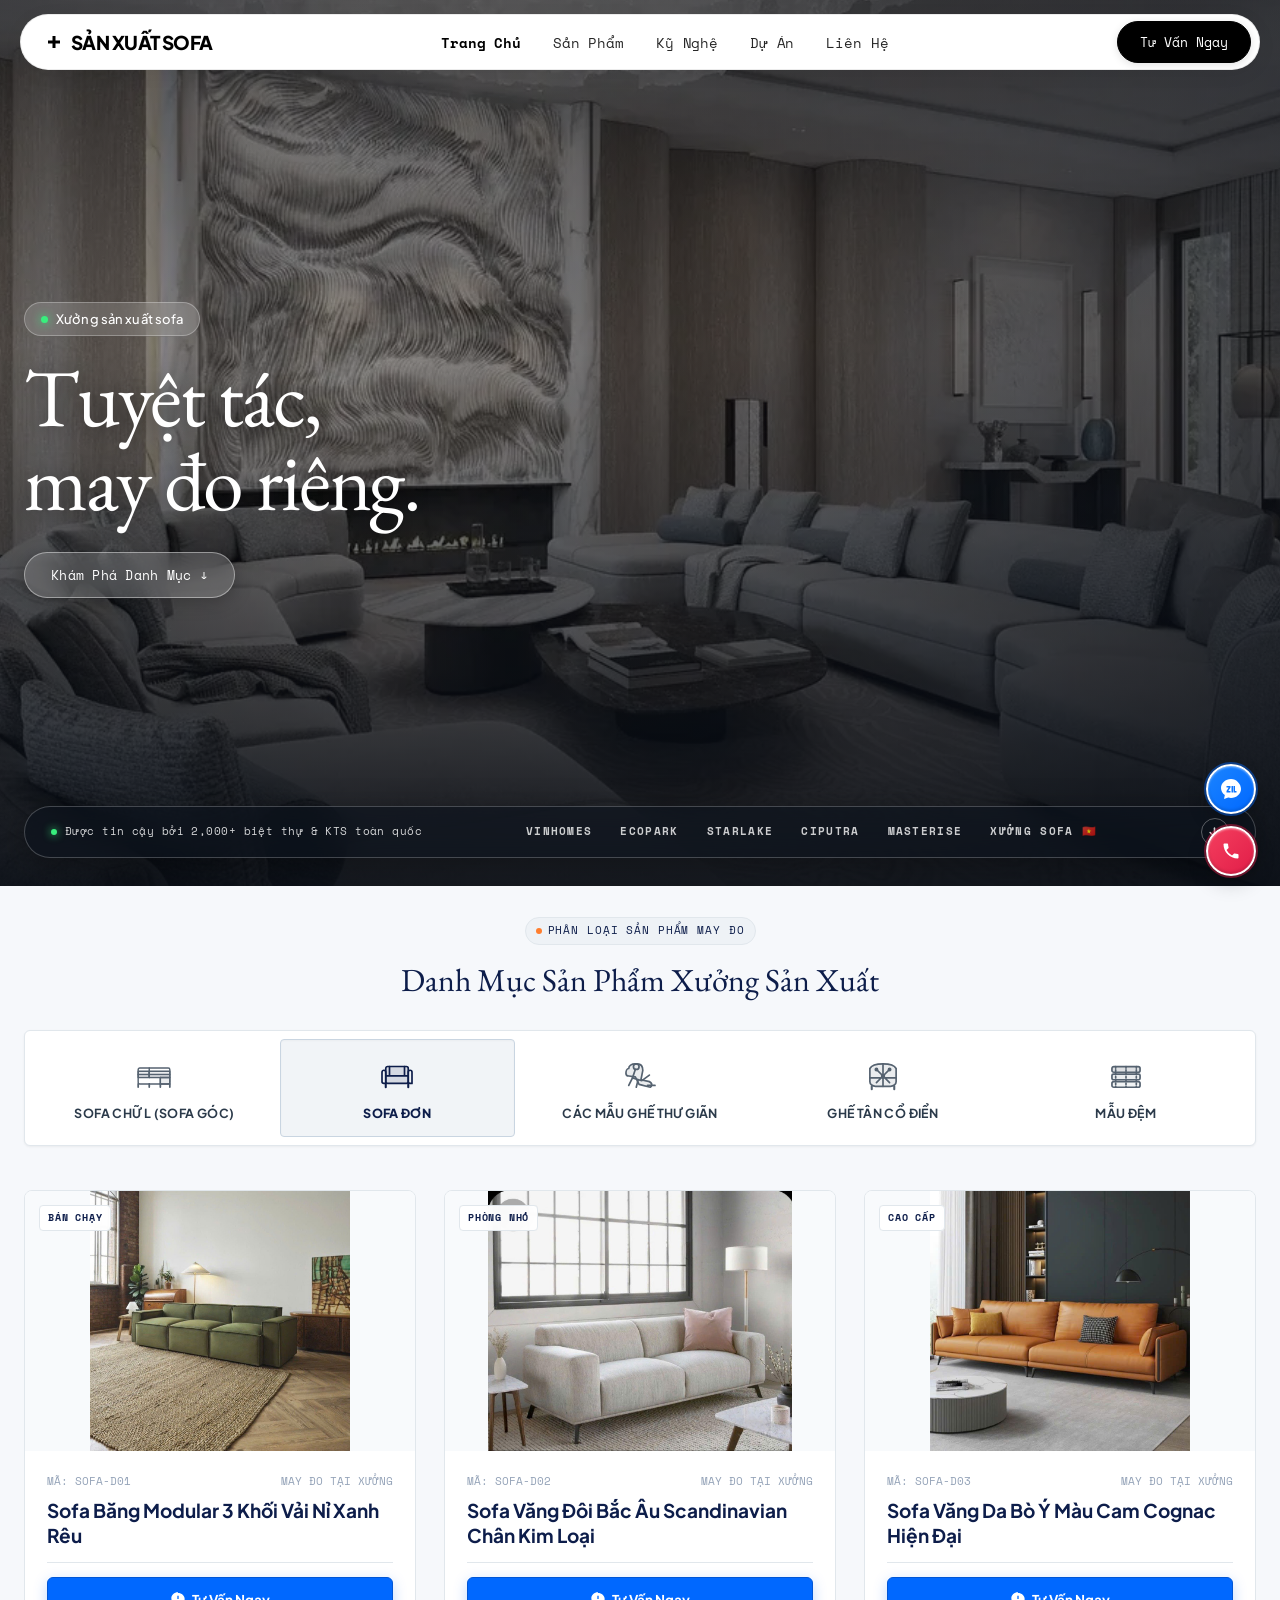
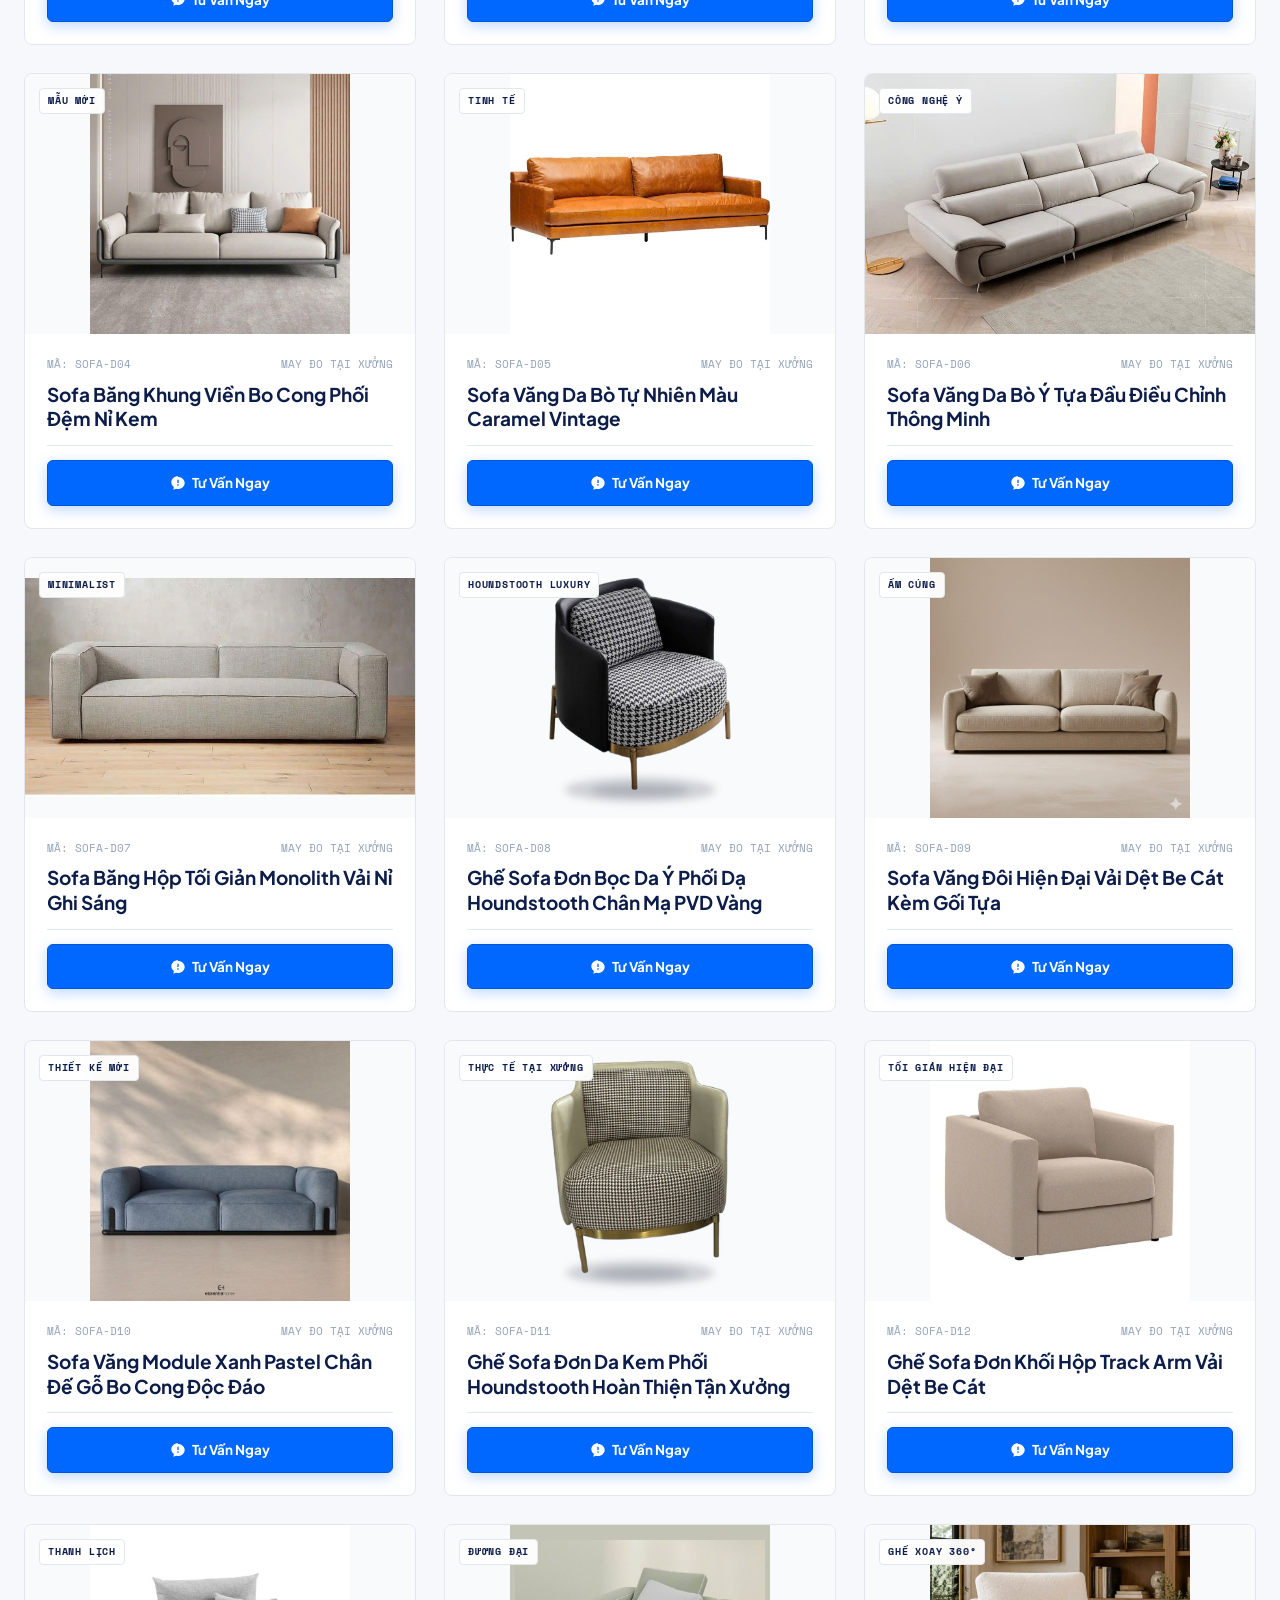
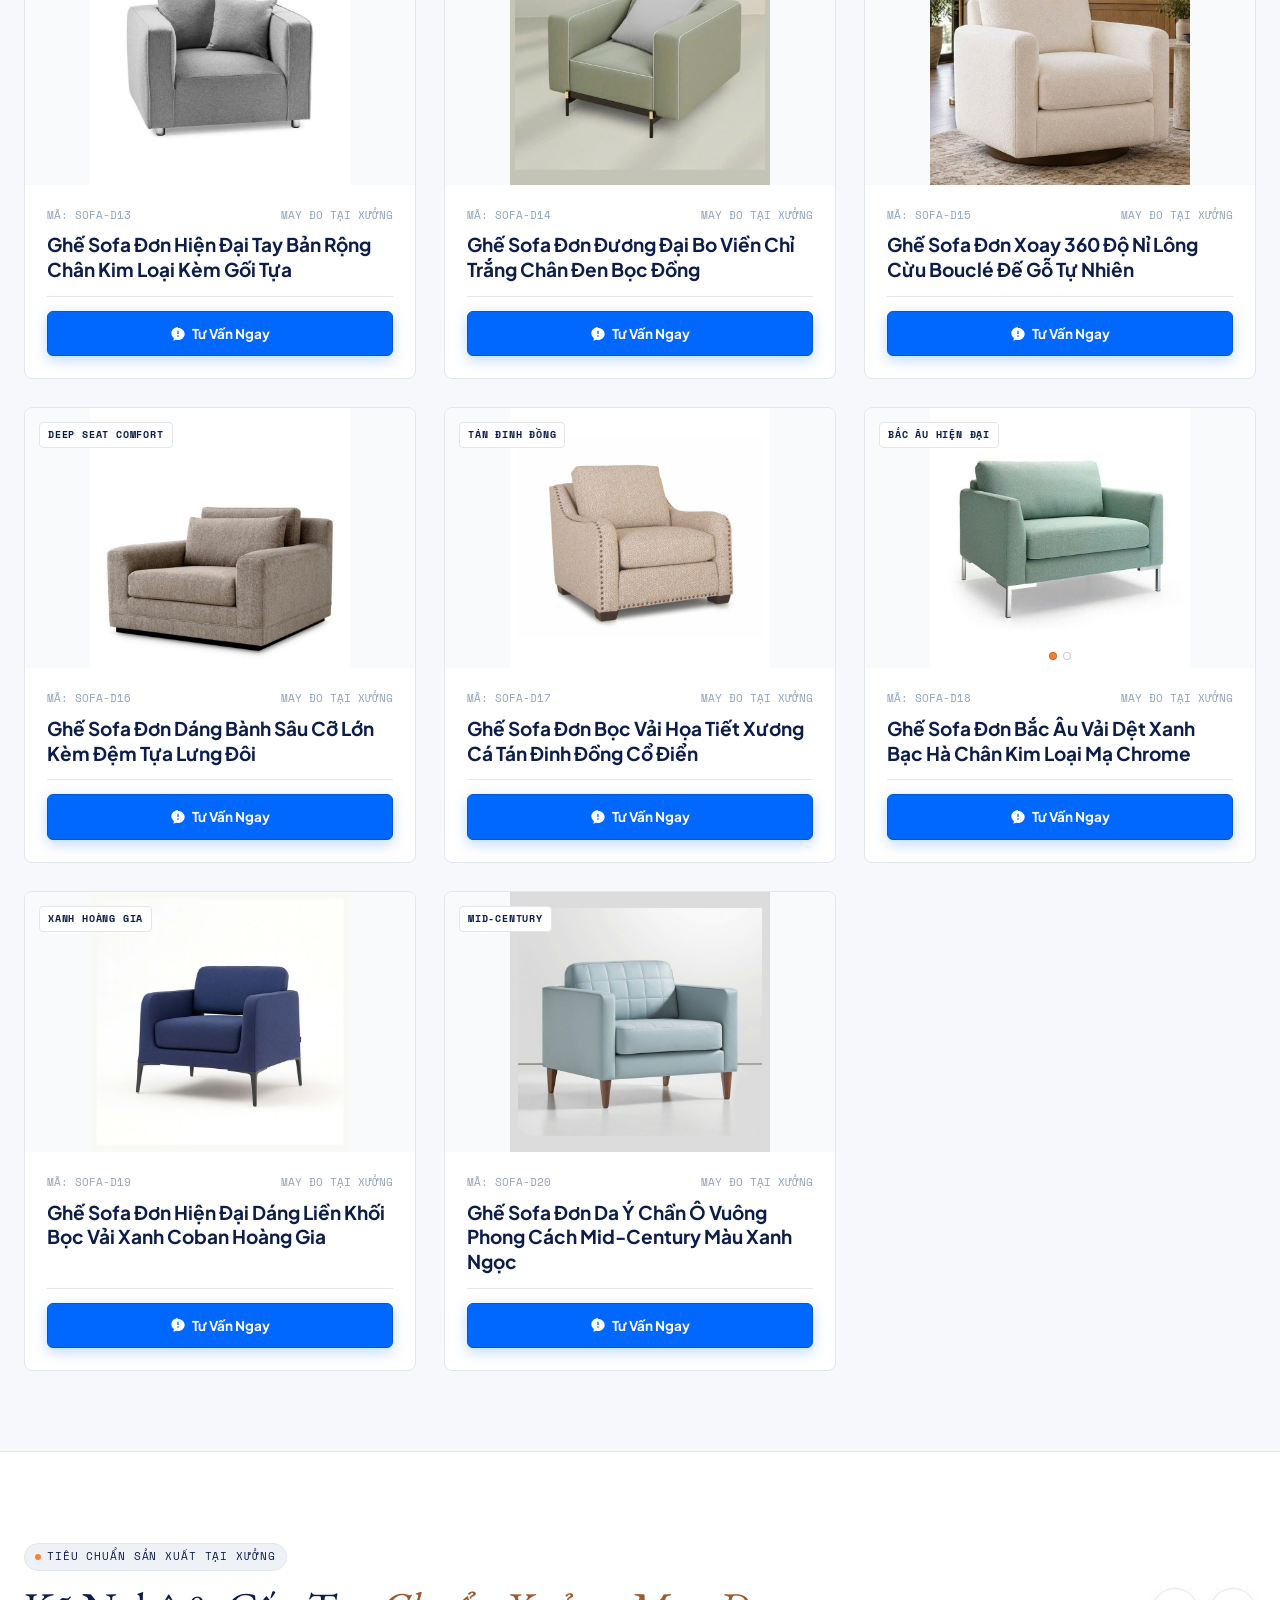
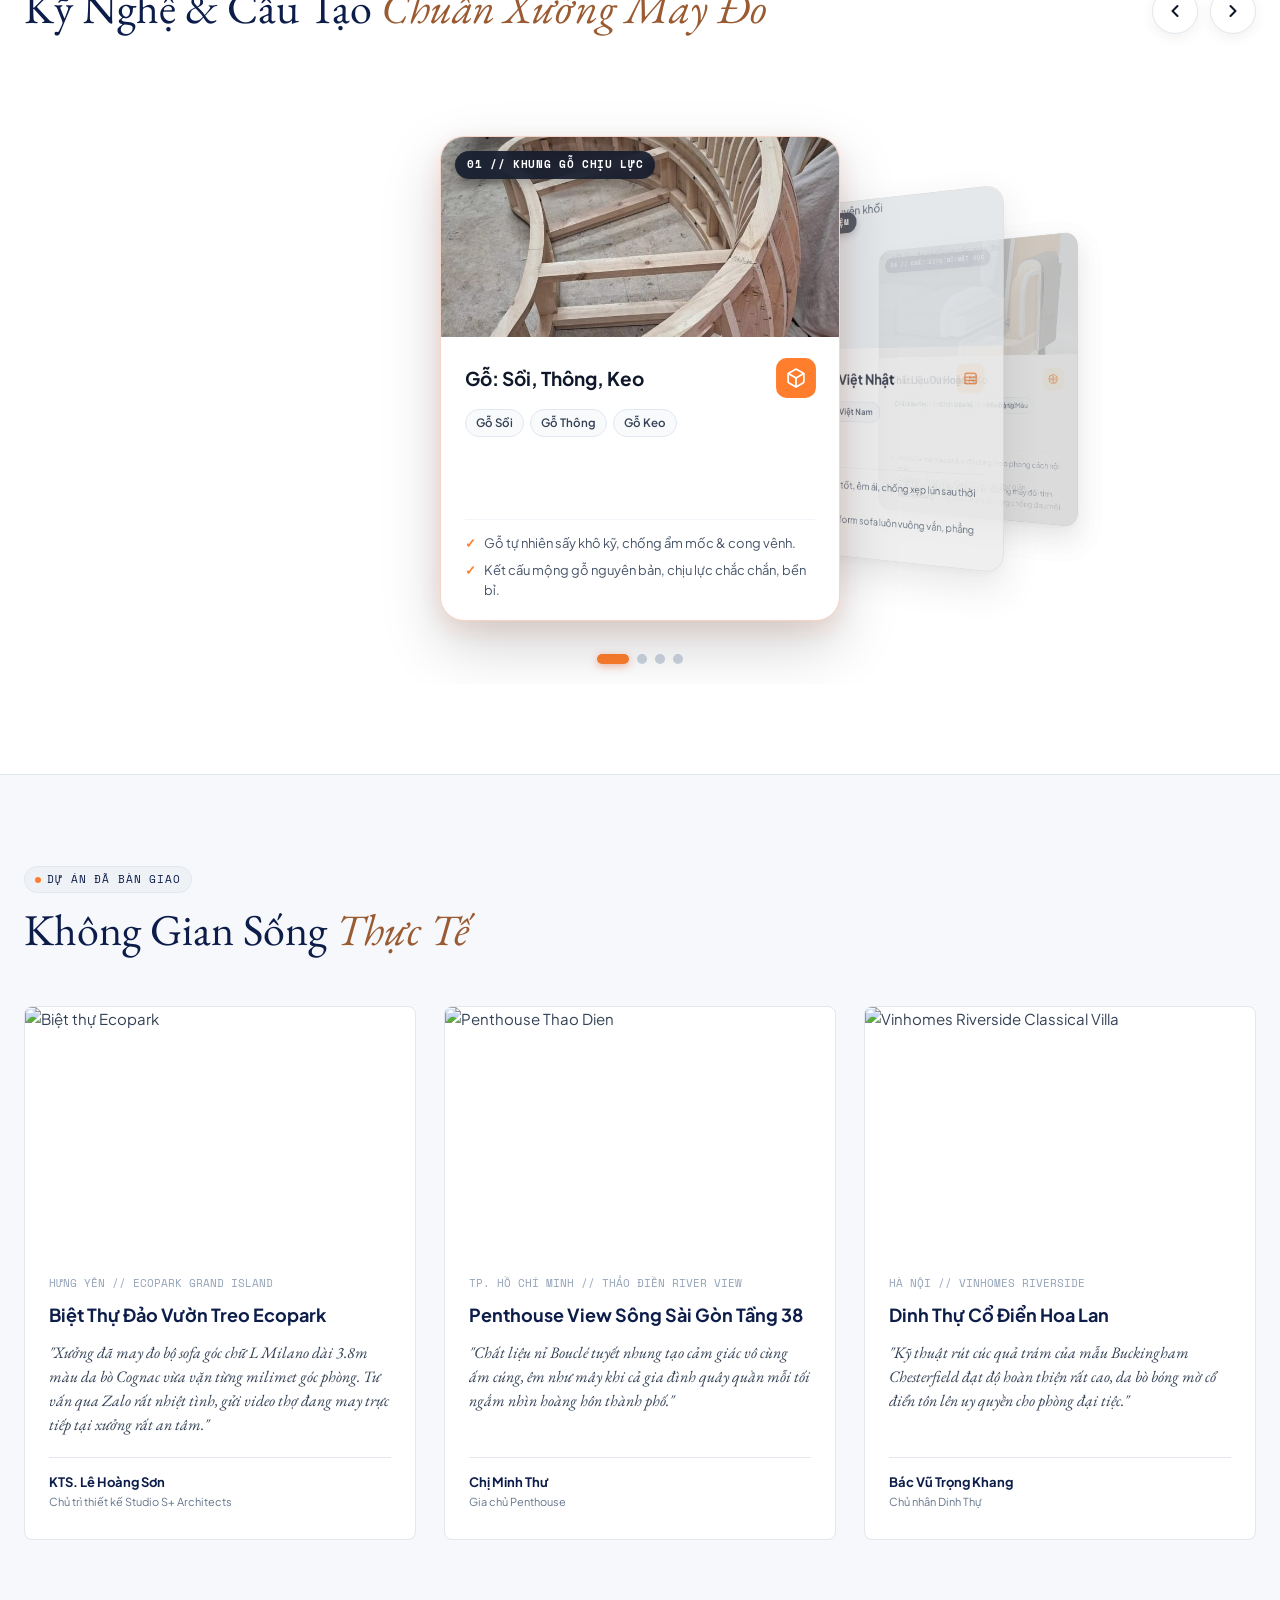
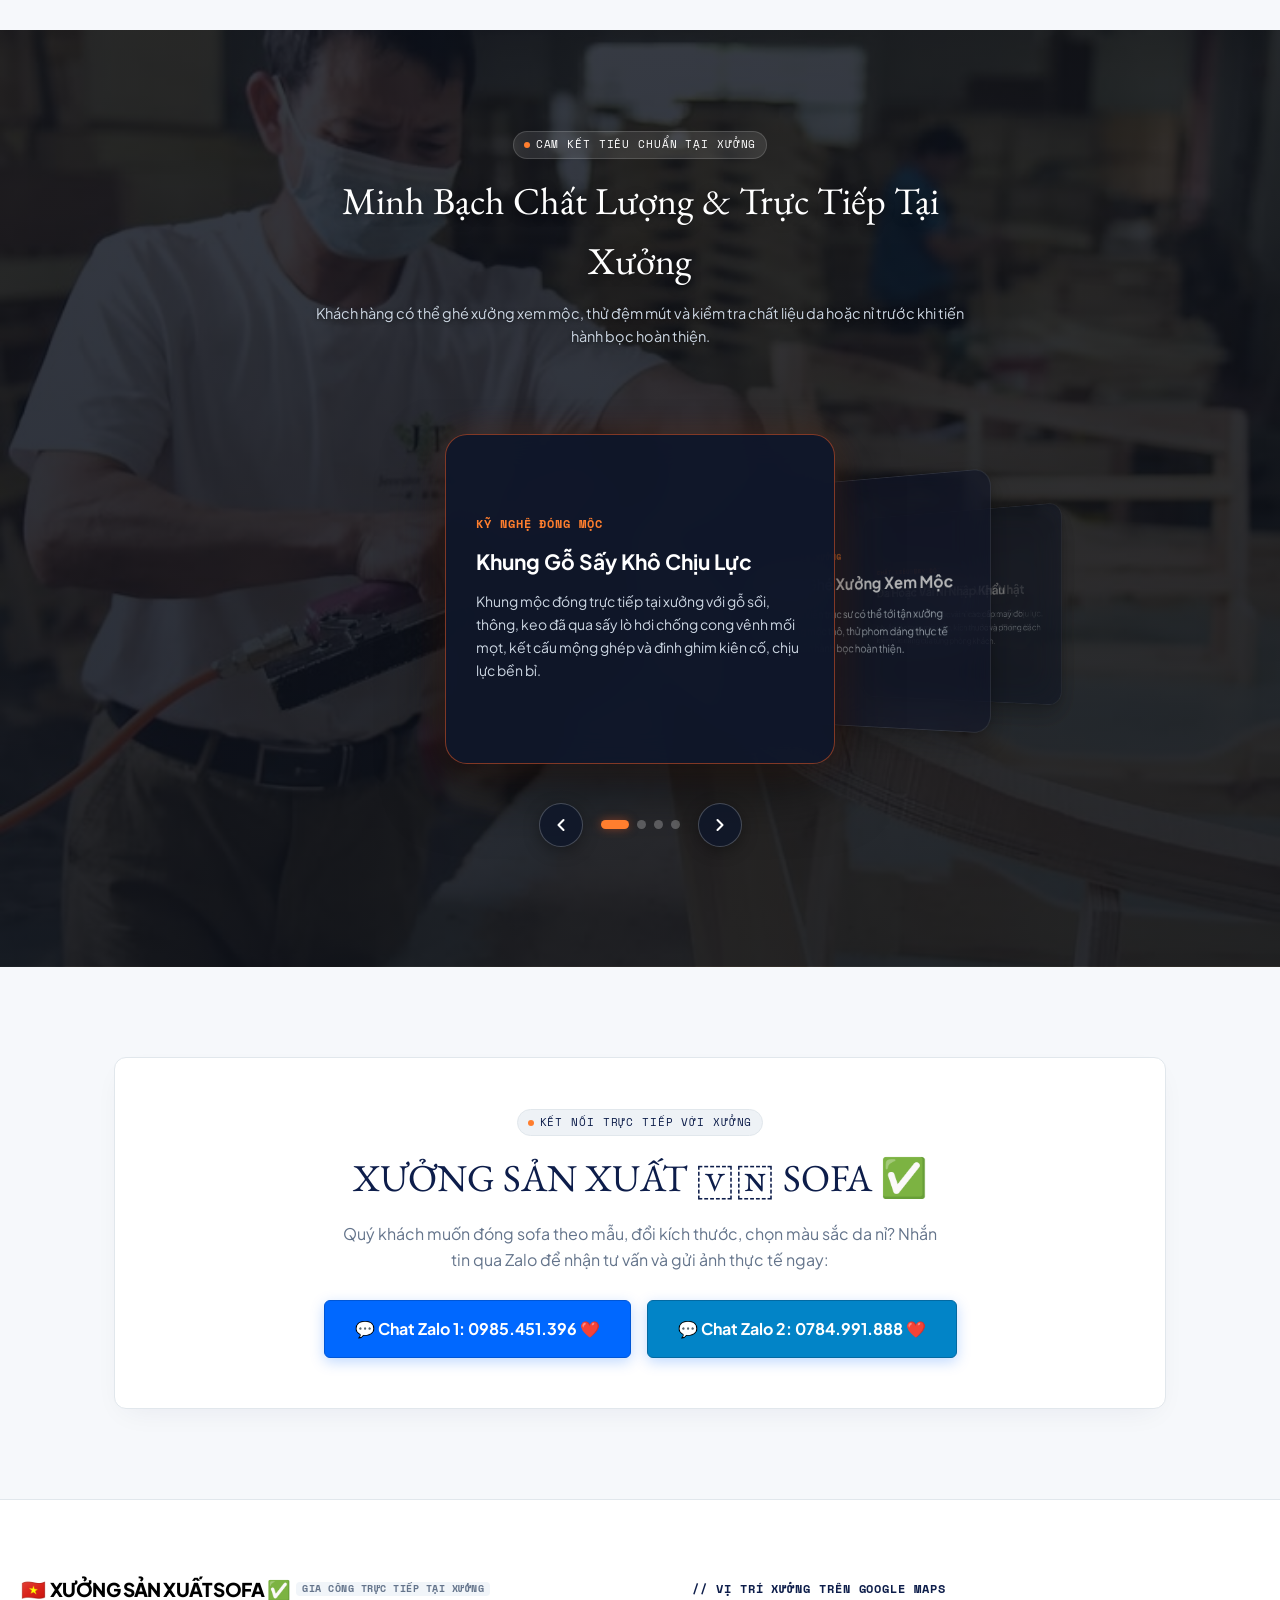
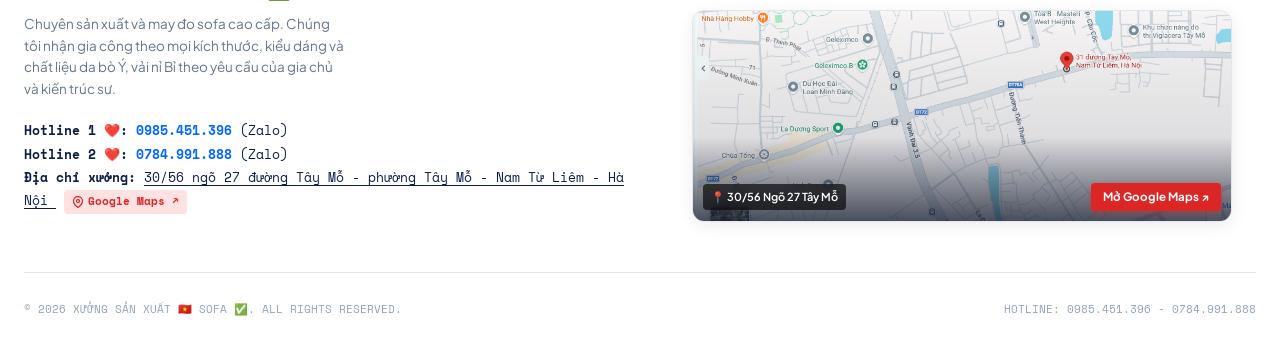
==== commit 744aaa15: "Add files via upload" ====
--- a/index.html
+++ b/index.html
@@ -5,2458 +5,7 @@
   <meta name="viewport" content="width=device-width, initial-scale=1.0">
   <title>XƯỞNG SẢN XUẤT 🇻🇳 SOFA ✅ | Hotline: 0985.451.396 - 0784.991.888</title>
   <meta name="description" content="XƯỞNG SẢN XUẤT 🇻🇳 SOFA ✅ chuyên may đo sofa cao cấp. Hotline: 0985.451.396 - 0784.991.888. Đầy đủ các dòng Sofa chữ L (Sofa góc), Sofa đơn, Ghế thư giãn, Ghế tân cổ điển và Mẫu đệm.">
-  <style>
-/* ==========================================================================
-   ANKAR ATELIER - LUXURY SOFA & BESPOKE LIVING
-   Design System Inspired by ankar.ai (Precision, Minimalist & Architectural)
-   ========================================================================== */
-
-@import url('https://fonts.googleapis.com/css2?family=EB+Garamond:ital,wght@0,400..700;1,400..700&family=Plus+Jakarta+Sans:wght@300;400;500;600;700&family=Space+Mono:ital,wght@0,400;0,700;1,400&display=swap');
-
-:root {
-  /* Ankar Color Tokens */
-  --bg-page: #f6f8fb;
-  --bg-card: #ffffff;
-  --bg-muted: #eef2f6;
-  --bg-dark: #0a1128;
-  --bg-subtle: #f0f4f8;
-
-  --border-light: #e1e7ec;
-  --border-hairline: rgba(13, 29, 74, 0.12);
-  --border-active: #0d1d4a;
-
-  --text-main: #0d1d4a;
-  --text-body: #334155;
-  --text-muted: #64748b;
-  --text-light: #94a3b8;
-  --text-on-dark: #ffffff;
-
-  --accent-orange: #ff7e2e;
-  --accent-amber: #d97706;
-  --accent-cognac: #9a5b32;
-  --accent-navy: #182553;
-
-  /* Typography */
-  --font-sans: 'Plus Jakarta Sans', -apple-system, BlinkMacSystemFont, sans-serif;
-  --font-serif: 'EB Garamond', Georgia, serif;
-  --font-mono: 'Space Mono', 'Fragment Mono', monospace;
-
-  /* Transitions & Shadows */
-  --shadow-subtle: 0 1px 3px rgba(0, 0, 0, 0.04), 0 1px 2px rgba(0, 0, 0, 0.02);
-  --shadow-card: 0 10px 30px -10px rgba(13, 29, 74, 0.07);
-  --shadow-pop: 0 20px 45px -15px rgba(13, 29, 74, 0.15);
-  --ease-ankar: cubic-bezier(0.16, 1, 0.3, 1);
-}
-
-/* Reset & Global Base */
-*, *::before, *::after {
-  box-sizing: border-box;
-  margin: 0;
-  padding: 0;
-}
-
-html {
-  scroll-behavior: smooth;
-  -webkit-font-smoothing: antialiased;
-  -moz-osx-font-smoothing: grayscale;
-}
-
-body {
-  background-color: var(--bg-page);
-  color: var(--text-body);
-  font-family: var(--font-sans);
-  font-size: 15px;
-  line-height: 1.6;
-  overflow-x: hidden;
-}
-
-a {
-  color: inherit;
-  text-decoration: none;
-}
-
-img {
-  max-width: 100%;
-  height: auto;
-  display: block;
-}
-
-button {
-  font-family: inherit;
-  cursor: pointer;
-  border: none;
-  background: none;
-}
-
-/* Ankar Typography Utility */
-.font-mono {
-  font-family: var(--font-mono);
-  letter-spacing: -0.01em;
-}
-
-.font-serif {
-  font-family: var(--font-serif);
-}
-
-.font-sans {
-  font-family: var(--font-sans);
-}
-
-.label-pill {
-  font-family: var(--font-mono);
-  font-size: 11px;
-  text-transform: uppercase;
-  letter-spacing: 0.08em;
-  padding: 4px 10px;
-  border-radius: 9999px;
-  background: var(--bg-muted);
-  color: var(--text-main);
-  border: 1px solid var(--border-light);
-  display: inline-flex;
-  align-items: center;
-  gap: 6px;
-  width: fit-content;
-}
-
-.label-pill .dot {
-  width: 6px;
-  height: 6px;
-  border-radius: 50%;
-  background: var(--accent-orange);
-}
-
-/* ==========================================================================
-   FLOATING PILL NAVBAR (CLONE Y CHANG THEO ẢNH ANKAR.AI)
-   ========================================================================== */
-.ankar-nav-wrapper {
-  position: sticky;
-  top: 14px;
-  z-index: 1000;
-  width: 100%;
-  padding: 0 20px;
-  background: transparent;
-  transition: all 0.3s ease;
-}
-
-.ankar-nav-container {
-  max-width: 1240px;
-  margin: 0 auto;
-  padding: 6px 8px 6px 24px;
-  height: 56px;
-  background: #ffffff;
-  border-radius: 9999px; /* full capsule pill y hệt ảnh */
-  border: 1px solid rgba(0, 0, 0, 0.08);
-  box-shadow: 0 4px 20px rgba(0, 0, 0, 0.05), 0 1px 3px rgba(0, 0, 0, 0.02);
-  display: flex;
-  align-items: center;
-  justify-content: space-between;
-}
-
-.ankar-logo {
-  display: flex;
-  align-items: center;
-  gap: 8px;
-  text-decoration: none;
-  cursor: pointer;
-}
-
-.ankar-logo-symbol {
-  width: 18px;
-  height: 18px;
-  display: flex;
-  align-items: center;
-  justify-content: center;
-  color: #000000;
-  font-weight: 900;
-  font-size: 20px;
-  line-height: 1;
-}
-
-.ankar-logo-text {
-  font-family: var(--font-sans);
-  font-weight: 800;
-  font-size: 19px;
-  letter-spacing: -0.03em;
-  color: #000000;
-  display: flex;
-  align-items: center;
-  gap: 6px;
-  line-height: 1;
-}
-
-.ankar-logo-sub {
-  font-family: var(--font-mono);
-  font-size: 10px;
-  letter-spacing: 0.05em;
-  color: #64748b;
-  text-transform: uppercase;
-  background: #f1f5f9;
-  padding: 2px 6px;
-  border-radius: 4px;
-  font-weight: 600;
-}
-
-.ankar-nav-links {
-  display: flex;
-  align-items: center;
-  gap: 32px;
-  list-style: none;
-}
-
-.ankar-nav-links a {
-  font-family: var(--font-mono); /* Chuẩn font monospace theo ảnh */
-  font-size: 13.5px;
-  font-weight: 400;
-  color: #262626;
-  transition: color 0.2s ease;
-  position: relative;
-  padding: 6px 0;
-  letter-spacing: -0.01em;
-}
-
-.ankar-nav-links a:hover,
-.ankar-nav-links a.active {
-  color: #000000;
-  font-weight: 700;
-}
-
-.ankar-nav-links a.active::after {
-  display: none;
-}
-
-.ankar-nav-actions {
-  display: flex;
-  align-items: center;
-  gap: 12px;
-}
-
-/* Nút Book a Demo dạng viên thuốc bo tròn màu đen nguyên bản */
-.btn-ankar-pill-action {
-  font-family: var(--font-mono);
-  font-size: 13px;
-  font-weight: 500;
-  padding: 10px 22px;
-  border-radius: 9999px;
-  background: #000000;
-  color: #ffffff;
-  display: inline-flex;
-  align-items: center;
-  justify-content: center;
-  gap: 6px;
-  text-decoration: none;
-  transition: all 0.2s ease;
-  border: 1px solid #000000;
-  box-shadow: 0 2px 8px rgba(0, 0, 0, 0.12);
-}
-
-.btn-ankar-pill-action:hover {
-  background: #262626;
-  border-color: #262626;
-  transform: scale(1.02);
-}
-
-
-.btn-ankar-primary:hover {
-  background: #162a63;
-  transform: translateY(-1px);
-  box-shadow: 0 6px 18px rgba(13, 29, 74, 0.2);
-}
-
-/* Announcement Top Bar */
-.top-notice-bar {
-  background: var(--bg-dark);
-  color: #cdd9e5;
-  font-family: var(--font-mono);
-  font-size: 11px;
-  padding: 7px 20px;
-  text-align: center;
-  border-bottom: 1px solid rgba(255, 255, 255, 0.08);
-  letter-spacing: 0.05em;
-  display: flex;
-  align-items: center;
-  justify-content: center;
-  gap: 12px;
-}
-
-.top-notice-bar span.accent {
-  color: var(--accent-orange);
-  font-weight: 700;
-}
-
-/* ==========================================================================
-   ANKAR HERO SECTION (CLONE Y CHANG ẢNH ANKAR.AI VỚI ẢNH SOFA THỰC TẾ)
-   ========================================================================== */
-.hero-ankar-container {
-  position: relative;
-  width: 100%;
-  min-height: 100vh;
-  min-height: 100svh;
-  display: flex;
-  flex-direction: column;
-  justify-content: space-between;
-  background-color: #0c111a;
-  background-image: url('[data-uri]');
-  background-size: cover;
-  background-position: center center;
-  background-repeat: no-repeat;
-  color: #ffffff;
-  padding: 0 24px 28px;
-  margin-top: -70px; /* Bắt đầu từ mép trên cùng của màn hình dưới thanh navbar */
-  padding-top: 88px;
-  overflow: hidden;
-}
-
-/* Lớp phủ điện ảnh tinh tế bảo đảm chữ trắng nổi bật nhưng vẫn tôn trọn vẻ đẹp của bộ sofa phòng khách */
-.hero-ankar-container::before {
-  content: '';
-  position: absolute;
-  top: 0;
-  left: 0;
-  right: 0;
-  bottom: 0;
-  background: 
-    linear-gradient(180deg, 
-      rgba(9, 14, 22, 0.42) 0%, 
-      rgba(9, 14, 22, 0.28) 40%, 
-      rgba(9, 14, 22, 0.58) 75%, 
-      rgba(9, 14, 22, 0.88) 100%
-    ),
-    radial-gradient(circle at 25% 45%, rgba(9, 14, 22, 0.15) 0%, rgba(9, 14, 22, 0.65) 100%);
-  z-index: 1;
-  pointer-events: none;
-}
-
-/* Các phần tử bên trong nổi lên trên lớp phủ */
-.hero-ankar-container > * {
-  position: relative;
-  z-index: 2;
-}
-
-/* Khối nội dung chính giữa (Body Grid) */
-.hero-ankar-body {
-  max-width: 1320px;
-  width: 100%;
-  margin: auto auto;
-  padding: 50px 0 30px;
-  display: flex;
-  flex-direction: column;
-  justify-content: center;
-  align-items: flex-start;
-}
-
-/* Cột trái: Tiêu đề lớn phong cách Ankar Serif */
-.hero-ankar-left {
-  display: flex;
-  flex-direction: column;
-  justify-content: center;
-}
-
-.hero-ankar-badge {
-  display: inline-flex;
-  align-items: center;
-  gap: 8px;
-  font-family: var(--font-sans);
-  font-size: 13px;
-  font-weight: 500;
-  letter-spacing: 0.01em;
-  padding: 6px 16px;
-  border-radius: 9999px;
-  background: rgba(255, 255, 255, 0.14);
-  border: 1px solid rgba(255, 255, 255, 0.28);
-  backdrop-filter: blur(12px);
-  -webkit-backdrop-filter: blur(12px);
-  color: #ffffff;
-  width: fit-content;
-  margin-bottom: 20px;
-}
-
-.hero-ankar-badge .dot {
-  width: 7px;
-  height: 7px;
-  border-radius: 50%;
-  background: #38ef7d;
-  box-shadow: 0 0 10px #38ef7d;
-}
-
-.hero-ankar-title {
-  font-family: var(--font-serif);
-  font-size: clamp(48px, 6.4vw, 92px);
-  line-height: 1.02;
-  font-weight: 400;
-  letter-spacing: -0.025em;
-  color: #ffffff;
-  text-shadow: 0 4px 24px rgba(0, 0, 0, 0.5);
-  margin: 0;
-}
-
-/* Cột phải: Đoạn văn mô tả + Nút bấm Frosted Glass Pill */
-.hero-ankar-right {
-  display: flex;
-  flex-direction: column;
-  justify-content: center;
-  align-items: flex-start;
-  padding-left: 10px;
-}
-
-.hero-ankar-desc {
-  font-family: var(--font-sans);
-  font-size: clamp(15px, 1.25vw, 17px);
-  line-height: 1.68;
-  color: rgba(255, 255, 255, 0.92);
-  text-shadow: 0 2px 12px rgba(0, 0, 0, 0.6);
-  margin-bottom: 26px;
-  max-width: 530px;
-}
-
-.hero-ankar-actions {
-  display: flex;
-  align-items: center;
-  flex-wrap: wrap;
-  gap: 14px;
-}
-
-/* Nút Frosted Glass Pill chuẩn hệt 'Explore The Platform' của Ankar */
-.btn-ankar-glass-pill {
-  display: inline-flex;
-  align-items: center;
-  gap: 9px;
-  font-family: var(--font-mono);
-  font-size: 13px;
-  letter-spacing: 0.02em;
-  color: #ffffff;
-  background: rgba(255, 255, 255, 0.16);
-  border: 1px solid rgba(255, 255, 255, 0.42);
-  border-radius: 9999px;
-  padding: 12px 26px;
-  backdrop-filter: blur(12px);
-  -webkit-backdrop-filter: blur(12px);
-  transition: all 0.25s ease;
-  box-shadow: 0 4px 18px rgba(0, 0, 0, 0.25);
-  cursor: pointer;
-  text-decoration: none;
-}
-
-.btn-ankar-glass-pill:hover {
-  background: rgba(255, 255, 255, 0.3);
-  border-color: #ffffff;
-  transform: translateY(-2px);
-  box-shadow: 0 8px 26px rgba(0, 0, 0, 0.35);
-  color: #ffffff;
-}
-
-.btn-ankar-glass-pill.highlight-zalo {
-  background: rgba(30, 110, 240, 0.4);
-  border-color: rgba(255, 255, 255, 0.65);
-}
-
-.btn-ankar-glass-pill.highlight-zalo:hover {
-  background: rgba(30, 110, 240, 0.75);
-  border-color: #ffffff;
-}
-
-/* Thanh Floating Pill đáy màn hình (Trusted by... / Đối tác / Mũi tên) - Y hệt ảnh 1 */
-.hero-ankar-bottom-pill-wrapper {
-  max-width: 1320px;
-  width: 100%;
-  margin: 0 auto;
-}
-
-.hero-ankar-bottom-pill {
-  display: flex;
-  align-items: center;
-  justify-content: space-between;
-  gap: 20px;
-  background: rgba(12, 18, 28, 0.58);
-  border: 1px solid rgba(255, 255, 255, 0.22);
-  border-radius: 9999px;
-  padding: 11px 26px;
-  backdrop-filter: blur(16px);
-  -webkit-backdrop-filter: blur(16px);
-  box-shadow: 0 8px 32px rgba(0, 0, 0, 0.35);
-}
-
-.bottom-pill-intro {
-  font-family: var(--font-mono);
-  font-size: 11px;
-  color: rgba(255, 255, 255, 0.82);
-  letter-spacing: 0.04em;
-  white-space: nowrap;
-  display: flex;
-  align-items: center;
-  gap: 8px;
-}
-
-.bottom-pill-intro .dot {
-  width: 6px;
-  height: 6px;
-  border-radius: 50%;
-  background: #38ef7d;
-  box-shadow: 0 0 8px #38ef7d;
-}
-
-.bottom-pill-logos {
-  display: flex;
-  align-items: center;
-  gap: 28px;
-  flex-wrap: wrap;
-  font-family: var(--font-mono);
-  font-size: 11px;
-  font-weight: 700;
-  letter-spacing: 0.12em;
-  color: rgba(255, 255, 255, 0.92);
-}
-
-.bottom-pill-logos span {
-  opacity: 0.85;
-  transition: opacity 0.2s ease, color 0.2s ease;
-}
-
-.bottom-pill-logos span:hover {
-  opacity: 1;
-  color: #ffffff;
-}
-
-.bottom-pill-arrow {
-  display: flex;
-  align-items: center;
-  justify-content: center;
-  width: 28px;
-  height: 28px;
-  border-radius: 50%;
-  border: 1px solid rgba(255, 255, 255, 0.32);
-  color: rgba(255, 255, 255, 0.85);
-  transition: all 0.2s ease;
-  flex-shrink: 0;
-  text-decoration: none;
-}
-
-.bottom-pill-arrow:hover {
-  border-color: #ffffff;
-  color: #ffffff;
-  background: rgba(255, 255, 255, 0.15);
-  transform: translateY(2px);
-}
-
-/* Responsive Cho Hero */
-@media (max-width: 992px) {
-  .hero-ankar-container {
-    min-height: auto;
-    padding: 0 16px 24px;
-    padding-top: 84px;
-    margin-top: -70px;
-  }
-
-  .hero-ankar-body {
-    grid-template-columns: 1fr;
-    gap: 28px;
-    padding: 40px 0 30px;
-  }
-
-  .hero-ankar-right {
-    padding-left: 0;
-  }
-
-  .hero-ankar-bottom-pill {
-    flex-direction: column;
-    align-items: flex-start;
-    border-radius: 20px;
-    padding: 16px 20px;
-    gap: 12px;
-  }
-
-  .bottom-pill-logos {
-    gap: 16px;
-  }
-}
-
-.hero-badge-info h4 {
-  font-size: 14px;
-  font-weight: 700;
-  color: var(--text-main);
-}
-
-.hero-badge-info p {
-  font-size: 12px;
-  color: var(--text-muted);
-  font-family: var(--font-mono);
-}
-
-/* ==========================================================================
-   CATEGORY FILTER BAR (CLONE Y CHANG THEO ẢNH USER GỬI)
-   ========================================================================== */
-.category-filter-section {
-  max-width: 1360px;
-  margin: 0 auto;
-  padding: 30px 24px 20px;
-}
-
-.category-filter-header {
-  text-align: center;
-  margin-bottom: 24px;
-}
-
-.category-filter-header h2 {
-  font-family: var(--font-serif);
-  font-size: 32px;
-  color: var(--text-main);
-  font-weight: 400;
-}
-
-.category-filter-header p {
-  color: var(--text-muted);
-  font-size: 14px;
-  margin-top: 6px;
-}
-
-/* Hàng chứa 6 danh mục theo đúng ảnh người dùng */
-.ankar-category-bar {
-  display: flex;
-  align-items: stretch;
-  justify-content: space-between;
-  background: #ffffff;
-  border: 1px solid var(--border-light);
-  border-radius: 6px;
-  padding: 8px 12px;
-  box-shadow: var(--shadow-subtle);
-  overflow-x: auto;
-  gap: 8px;
-}
-
-.ankar-category-item {
-  flex: 1 1 0;
-  min-width: 140px;
-  display: flex;
-  flex-direction: column;
-  align-items: center;
-  justify-content: center;
-  padding: 18px 10px 14px;
-  border-radius: 4px;
-  border: 1px solid transparent;
-  background: transparent;
-  cursor: pointer;
-  transition: all 0.2s var(--ease-ankar);
-  user-select: none;
-}
-
-.ankar-category-item:hover {
-  background: var(--bg-muted);
-  border-color: rgba(13, 29, 74, 0.08);
-}
-
-/* Trạng thái được chọn giống hệt tấm ảnh (ô SOFA BỘ được bọc khung màu xám nhạt có viền) */
-.ankar-category-item.active {
-  background: #f1f4f7;
-  border: 1px solid #c9d5e1;
-  box-shadow: inset 0 1px 2px rgba(0, 0, 0, 0.03);
-}
-
-.cat-icon-box {
-  width: 44px;
-  height: 36px;
-  display: flex;
-  align-items: center;
-  justify-content: center;
-  margin-bottom: 12px;
-  color: #556270;
-  transition: color 0.2s ease, transform 0.2s ease;
-}
-
-.ankar-category-item.active .cat-icon-box {
-  color: #0d1d4a;
-  transform: translateY(-2px);
-}
-
-.cat-icon-box svg {
-  width: 38px;
-  height: 30px;
-}
-
-.cat-label {
-  font-family: var(--font-sans);
-  font-size: 12.5px;
-  font-weight: 700;
-  text-transform: uppercase;
-  letter-spacing: 0.03em;
-  color: #2b3a4a;
-  text-align: center;
-  line-height: 1.25;
-}
-
-.label-desktop {
-  display: block;
-}
-
-.label-mobile {
-  display: none;
-}
-
-.ankar-category-item.active .cat-label {
-  color: #0d1d4a;
-  font-weight: 800;
-}
-
-/* Category Quick Info Bar (Đã ẩn theo yêu cầu người dùng) */
-.category-summary-strip {
-  display: none !important;
-}
-
-/* Product Showcase Grid */
-.products-grid-section {
-  max-width: 1360px;
-  margin: 0 auto;
-  padding: 24px 24px 80px;
-}
-
-.product-cards-container {
-  display: grid;
-  grid-template-columns: repeat(auto-fill, minmax(380px, 1fr));
-  gap: 28px;
-}
-
-.sofa-product-card {
-  background: var(--bg-card);
-  border-radius: 8px;
-  border: 1px solid var(--border-light);
-  overflow: hidden;
-  transition: all 0.3s var(--ease-ankar);
-  display: flex;
-  flex-direction: column;
-  position: relative;
-  cursor: pointer;
-  -webkit-tap-highlight-color: transparent;
-}
-
-.sofa-product-card:hover {
-  border-color: #cbd5e1;
-  box-shadow: var(--shadow-card);
-  transform: translateY(-4px);
-}
-
-.card-image-wrap {
-  position: relative;
-  width: 100%;
-  height: 260px;
-  background: #f8fafc;
-  overflow: hidden;
-  display: flex;
-  align-items: center;
-  justify-content: center;
-}
-
-.card-image-wrap img {
-  width: 100%;
-  height: 100%;
-  object-fit: contain;
-  background: #f8fafc;
-  transition: transform 0.6s var(--ease-ankar);
-}
-
-.sofa-product-card:hover .card-image-wrap img {
-  transform: scale(1.05);
-}
-
-.card-badge-top {
-  position: absolute;
-  top: 14px;
-  left: 14px;
-  font-family: var(--font-mono);
-  font-size: 10px;
-  font-weight: 700;
-  letter-spacing: 0.08em;
-  background: rgba(255, 255, 255, 0.95);
-  backdrop-filter: blur(8px);
-  color: var(--text-main);
-  padding: 4px 8px;
-  border-radius: 4px;
-  border: 1px solid var(--border-light);
-}
-
-.card-quick-actions {
-  position: absolute;
-  top: 14px;
-  right: 14px;
-  display: flex;
-  gap: 6px;
-  opacity: 0;
-  transform: translateY(-4px);
-  transition: all 0.2s ease;
-}
-
-.sofa-product-card:hover .card-quick-actions {
-  opacity: 1;
-  transform: translateY(0);
-}
-
-.btn-icon-circle {
-  width: 32px;
-  height: 32px;
-  border-radius: 50%;
-  background: rgba(255, 255, 255, 0.95);
-  display: flex;
-  align-items: center;
-  justify-content: center;
-  color: var(--text-main);
-  border: 1px solid var(--border-light);
-  box-shadow: var(--shadow-subtle);
-  transition: all 0.2s ease;
-}
-
-.btn-icon-circle:hover {
-  background: var(--text-main);
-  color: #fff;
-}
-
-.card-body {
-  padding: 22px;
-  display: flex;
-  flex-direction: column;
-  flex-grow: 1;
-}
-
-.card-meta-line {
-  display: flex;
-  justify-content: space-between;
-  align-items: center;
-  font-family: var(--font-mono);
-  font-size: 11px;
-  color: var(--text-light);
-  margin-bottom: 8px;
-}
-
-.card-title {
-  font-size: 19px;
-  font-weight: 700;
-  color: var(--text-main);
-  margin-bottom: 14px;
-  line-height: 1.3;
-}
-
-.card-subtitle {
-  font-size: 13px;
-  color: var(--text-muted);
-  line-height: 1.5;
-  margin-bottom: 16px;
-}
-
-.card-specs-list {
-  display: none !important;
-}
-
-.spec-entry {
-  display: flex;
-  justify-content: space-between;
-}
-
-.spec-entry span.key {
-  color: var(--text-muted);
-  font-family: var(--font-mono);
-}
-
-.spec-entry span.val {
-  color: var(--text-main);
-  font-weight: 600;
-  text-align: right;
-  max-width: 60%;
-}
-
-.card-swatches-row {
-  display: flex;
-  align-items: center;
-  gap: 8px;
-  margin-bottom: 20px;
-}
-
-.swatch-item {
-  width: 18px;
-  height: 18px;
-  border-radius: 50%;
-  border: 1px solid rgba(0, 0, 0, 0.15);
-  cursor: pointer;
-  position: relative;
-  transition: transform 0.2s ease;
-}
-
-.swatch-item:hover {
-  transform: scale(1.2);
-}
-
-.card-footer-line {
-  margin-top: auto;
-  display: flex;
-  align-items: center;
-  justify-content: space-between;
-  padding-top: 14px;
-  border-top: 1px solid var(--border-light);
-}
-
-.price-box .price-current {
-  font-family: var(--font-mono);
-  font-size: 18px;
-  font-weight: 700;
-  color: var(--text-main);
-}
-
-.price-box .price-old {
-  font-family: var(--font-mono);
-  font-size: 12px;
-  color: var(--text-light);
-  text-decoration: line-through;
-  margin-left: 6px;
-}
-
-.btn-card-detail {
-  font-family: var(--font-sans);
-  font-size: 12.5px;
-  font-weight: 600;
-  padding: 8px 14px;
-  border-radius: 5px;
-  background: var(--bg-muted);
-  color: var(--text-main);
-  border: 1px solid var(--border-light);
-  display: inline-flex;
-  align-items: center;
-  gap: 6px;
-  transition: all 0.2s ease;
-}
-
-.btn-card-detail:hover {
-  background: var(--text-main);
-  color: #fff;
-  border-color: var(--text-main);
-}
-
-/* ==========================================================================
-   ANKAR ANATOMY & CRAFTSMANSHIP (EXPLORE - INVENT - PROTECT V-SERIES)
-   ========================================================================== */
-.craftsmanship-section {
-  background: #ffffff;
-  border-top: 1px solid var(--border-light);
-  border-bottom: 1px solid var(--border-light);
-  padding: 90px 24px;
-}
-
-.section-container {
-  max-width: 1360px;
-  margin: 0 auto;
-}
-
-.section-head-split {
-  display: flex;
-  justify-content: space-between;
-  align-items: flex-end;
-  margin-bottom: 50px;
-}
-
-.section-head-split h2 {
-  font-family: var(--font-serif);
-  font-size: 44px;
-  line-height: 1.15;
-  color: var(--text-main);
-  font-weight: 400;
-}
-
-.section-head-split h2 em {
-  font-style: italic;
-  color: var(--accent-cognac);
-}
-
-.section-head-split p {
-  color: var(--text-muted);
-  max-width: 480px;
-  font-size: 15px;
-}
-
-.craft-tabs-grid {
-  display: grid;
-  grid-template-columns: repeat(auto-fit, minmax(260px, 1fr));
-  gap: 20px;
-}
-
-.craft-card {
-  background: #ffffff;
-  border: 1px solid rgba(0, 0, 0, 0.08);
-  border-radius: 12px;
-  padding: 24px 22px;
-  position: relative;
-  transition: all 0.3s cubic-bezier(0.16, 1, 0.3, 1);
-  display: flex;
-  flex-direction: column;
-  box-shadow: 0 2px 8px rgba(0, 0, 0, 0.02);
-}
-
-.craft-card:hover {
-  background: #ffffff;
-  border-color: rgba(224, 86, 36, 0.3);
-  box-shadow: 0 10px 28px rgba(0, 0, 0, 0.07);
-  transform: translateY(-3px);
-}
-
-.craft-card-top {
-  display: flex;
-  align-items: center;
-  justify-content: space-between;
-  margin-bottom: 14px;
-}
-
-.craft-num {
-  font-family: var(--font-mono);
-  font-size: 11.5px;
-  font-weight: 700;
-  color: var(--accent-orange);
-  letter-spacing: 0.06em;
-}
-
-.craft-icon-wrap {
-  width: 36px;
-  height: 36px;
-  border-radius: 8px;
-  background: #fff7ed;
-  color: var(--accent-orange);
-  display: flex;
-  align-items: center;
-  justify-content: center;
-  flex-shrink: 0;
-  transition: all 0.25s ease;
-}
-
-.craft-card:hover .craft-icon-wrap {
-  background: var(--accent-orange);
-  color: #ffffff;
-  transform: scale(1.05);
-}
-
-.craft-card h3 {
-  font-size: 18px;
-  color: #0f172a;
-  font-weight: 700;
-  margin-bottom: 12px;
-  line-height: 1.35;
-}
-
-.craft-chip-group {
-  display: flex;
-  flex-wrap: wrap;
-  gap: 6px;
-  margin-bottom: 14px;
-}
-
-.craft-chip {
-  display: inline-flex;
-  align-items: center;
-  font-size: 11.5px;
-  font-weight: 600;
-  padding: 4px 10px;
-  background: #f8fafc;
-  color: #334155;
-  border-radius: 999px;
-  border: 1px solid #e2e8f0;
-  transition: all 0.2s ease;
-}
-
-.craft-card:hover .craft-chip {
-  background: #f1f5f9;
-  border-color: #cbd5e1;
-}
-
-.craft-points-list {
-  list-style: none;
-  padding: 0;
-  margin: 0;
-  border-top: 1px solid #f1f5f9;
-  padding-top: 14px;
-  margin-top: auto;
-}
-
-.craft-points-list li {
-  font-size: 13px;
-  color: #475569;
-  line-height: 1.5;
-  display: flex;
-  align-items: flex-start;
-  gap: 8px;
-  margin-bottom: 8px;
-}
-
-.craft-points-list li:last-child {
-  margin-bottom: 0;
-}
-
-.craft-points-list li::before {
-  content: '✓';
-  color: var(--accent-orange);
-  font-family: var(--font-mono);
-  font-weight: 800;
-  flex-shrink: 0;
-  font-size: 13px;
-}
-
-/* Backward compatibility for other pages */
-.craft-features-list {
-  list-style: none;
-  border-top: 1px solid var(--border-light);
-  padding-top: 14px;
-  margin-top: auto;
-}
-
-.craft-features-list li {
-  font-size: 13px;
-  color: var(--text-body);
-  display: flex;
-  align-items: center;
-  gap: 8px;
-  margin-bottom: 8px;
-}
-
-.craft-features-list li::before {
-  content: '✓';
-  color: var(--accent-orange);
-  font-family: var(--font-mono);
-  font-weight: bold;
-}
-
-/* Living Spaces & Case Studies */
-.cases-section {
-  padding: 90px 24px;
-  max-width: 1360px;
-  margin: 0 auto;
-}
-
-.cases-slider {
-  display: grid;
-  grid-template-columns: repeat(3, 1fr);
-  gap: 28px;
-}
-
-.case-card {
-  background: var(--bg-card);
-  border-radius: 8px;
-  border: 1px solid var(--border-light);
-  overflow: hidden;
-  display: flex;
-  flex-direction: column;
-}
-
-.case-image {
-  height: 240px;
-  position: relative;
-}
-
-.case-image img {
-  width: 100%;
-  height: 100%;
-  object-fit: cover;
-}
-
-.case-content {
-  padding: 28px 24px;
-  display: flex;
-  flex-direction: column;
-  flex-grow: 1;
-}
-
-.case-loc {
-  font-family: var(--font-mono);
-  font-size: 11px;
-  color: var(--text-light);
-  text-transform: uppercase;
-  margin-bottom: 8px;
-}
-
-.case-title {
-  font-size: 18px;
-  font-weight: 700;
-  color: var(--text-main);
-  margin-bottom: 12px;
-}
-
-.case-quote {
-  font-family: var(--font-serif);
-  font-style: italic;
-  font-size: 16px;
-  line-height: 1.5;
-  color: var(--text-body);
-  margin-bottom: 20px;
-  flex-grow: 1;
-}
-
-.case-author {
-  display: flex;
-  align-items: center;
-  gap: 12px;
-  padding-top: 14px;
-  border-top: 1px solid var(--border-light);
-}
-
-.case-author-info .name {
-  font-size: 13px;
-  font-weight: 700;
-  color: var(--text-main);
-}
-
-.case-author-info .role {
-  font-size: 11px;
-  color: var(--text-muted);
-}
-
-.cases-carousel-nav {
-  display: none;
-}
-
-/* Certifications / Trust Center - Ảnh Nền Thợ Đóng Mộc Tại Xưởng */
-.trust-section {
-  position: relative;
-  background-color: #0c121f;
-  background-image: linear-gradient(rgba(10, 15, 26, 0.82), rgba(10, 15, 26, 0.88)), url('[data-uri]');
-  background-size: cover;
-  background-position: center 35%;
-  background-repeat: no-repeat;
-  color: #fff;
-  padding: 100px 24px;
-  overflow: hidden;
-}
-
-.trust-head {
-  text-align: center;
-  max-width: 680px;
-  margin: 0 auto 50px;
-  position: relative;
-  z-index: 2;
-}
-
-.trust-head h2 {
-  font-family: var(--font-serif);
-  font-size: 38px;
-  font-weight: 400;
-  color: #ffffff;
-  text-shadow: 0 2px 10px rgba(0, 0, 0, 0.5);
-}
-
-.trust-head p {
-  color: #cbd5e1;
-  font-size: 14.5px;
-  margin-top: 10px;
-  line-height: 1.6;
-  text-shadow: 0 1px 4px rgba(0, 0, 0, 0.6);
-}
-
-/* ==========================================================================
-   3D COVERFLOW CHO KHỐI CAM KẾT (Ảnh 1 theo kiểu Ảnh 2)
-   ========================================================================== */
-.trust-coverflow-stage {
-  position: relative;
-  width: 100%;
-  max-width: 1360px;
-  margin: 0 auto;
-  perspective: 1200px;
-  perspective-origin: 50% 50%;
-  overflow: hidden;
-  user-select: none;
-  -webkit-user-select: none;
-  cursor: grab;
-  touch-action: pan-y;
-  padding: 10px 0 20px;
-  z-index: 2;
-}
-
-.trust-coverflow-stage:active {
-  cursor: grabbing;
-}
-
-.trust-coverflow-track {
-  position: relative;
-  width: 100%;
-  height: 380px;
-  transform-style: preserve-3d;
-  display: flex;
-  align-items: center;
-  justify-content: center;
-}
-
-.trust-coverflow-card {
-  position: absolute;
-  width: 390px;
-  max-width: 86vw;
-  height: 330px;
-  background: rgba(15, 23, 42, 0.82);
-  backdrop-filter: blur(16px);
-  -webkit-backdrop-filter: blur(16px);
-  border: 1px solid rgba(255, 255, 255, 0.16);
-  border-radius: 22px;
-  padding: 34px 30px;
-  display: flex;
-  flex-direction: column;
-  justify-content: center;
-  box-shadow: 0 16px 40px rgba(0, 0, 0, 0.35), 0 2px 8px rgba(0, 0, 0, 0.2);
-  transition: transform 0.6s cubic-bezier(0.22, 1, 0.36, 1),
-              opacity 0.6s cubic-bezier(0.22, 1, 0.36, 1),
-              box-shadow 0.6s ease,
-              border-color 0.6s ease,
-              filter 0.6s ease;
-  will-change: transform, opacity;
-  cursor: pointer;
-  backface-visibility: hidden;
-  -webkit-backface-visibility: hidden;
-  box-sizing: border-box;
-}
-
-.trust-coverflow-card.active-center {
-  background: rgba(15, 23, 42, 0.95);
-  border-color: rgba(224, 86, 36, 0.55);
-  box-shadow: 0 24px 60px rgba(0, 0, 0, 0.55), 0 0 35px rgba(224, 86, 36, 0.18);
-}
-
-.trust-coverflow-card .code {
-  font-family: var(--font-mono);
-  font-size: 11.5px;
-  font-weight: 700;
-  color: var(--accent-orange);
-  letter-spacing: 0.08em;
-  margin-bottom: 14px;
-  text-transform: uppercase;
-}
-
-.trust-coverflow-card h4 {
-  font-size: 21px;
-  color: #ffffff;
-  font-weight: 700;
-  margin-bottom: 14px;
-  line-height: 1.35;
-}
-
-.trust-coverflow-card p {
-  font-size: 14px;
-  color: #cbd5e1;
-  line-height: 1.65;
-  margin: 0;
-}
-
-.trust-controls {
-  display: flex;
-  align-items: center;
-  justify-content: center;
-  gap: 18px;
-  margin-top: 14px;
-  position: relative;
-  z-index: 5;
-}
-
-.trust-arrow-btn {
-  width: 44px;
-  height: 44px;
-  border-radius: 50%;
-  background: rgba(15, 23, 42, 0.88);
-  border: 1px solid rgba(255, 255, 255, 0.22);
-  color: #ffffff;
-  display: flex;
-  align-items: center;
-  justify-content: center;
-  cursor: pointer;
-  transition: all 0.25s cubic-bezier(0.16, 1, 0.3, 1);
-  box-shadow: 0 4px 16px rgba(0, 0, 0, 0.35);
-}
-
-.trust-arrow-btn:hover {
-  background: var(--accent-orange);
-  border-color: var(--accent-orange);
-  transform: scale(1.08);
-}
-
-.trust-dots {
-  display: flex;
-  gap: 8px;
-}
-
-.trust-dot {
-  width: 9px;
-  height: 9px;
-  border-radius: 999px;
-  background: rgba(255, 255, 255, 0.25);
-  transition: all 0.3s cubic-bezier(0.16, 1, 0.3, 1);
-  cursor: pointer;
-}
-
-.trust-dot.active {
-  width: 28px;
-  background: var(--accent-orange);
-  box-shadow: 0 0 10px rgba(224, 86, 36, 0.5);
-}
-
-@media (max-width: 768px) {
-  /* Thanh Danh Mục 1 Dòng Ngang Vừa Vặn Trọn Vẹn Cả 5 Mục Trên Mobile */
-  .category-filter-section {
-    padding: 0 8px !important;
-  }
-
-  .ankar-category-bar {
-    display: flex !important;
-    align-items: stretch !important;
-    justify-content: space-between !important;
-    padding: 6px 3px !important;
-    gap: 3px !important;
-    overflow: hidden !important;
-    width: 100% !important;
-    box-sizing: border-box !important;
-    background: #ffffff !important;
-    border: 1px solid var(--border-light) !important;
-    border-radius: 8px !important;
-    box-shadow: 0 2px 8px rgba(0, 0, 0, 0.04) !important;
-  }
-
-  .ankar-category-item {
-    flex: 1 1 0 !important;
-    min-width: 0 !important;
-    max-width: 20% !important;
-    padding: 7px 2px 5px !important;
-    border-radius: 6px !important;
-    box-sizing: border-box !important;
-    display: flex !important;
-    flex-direction: column !important;
-    align-items: center !important;
-    justify-content: center !important;
-    border: 1px solid transparent !important;
-  }
-
-  .ankar-category-item.active {
-    background: #f1f4f7 !important;
-    border-color: #c9d5e1 !important;
-    box-shadow: inset 0 1px 2px rgba(0, 0, 0, 0.04) !important;
-  }
-
-  .cat-icon-box {
-    width: 26px !important;
-    height: 20px !important;
-    margin-bottom: 3px !important;
-  }
-
-  .cat-icon-box svg {
-    width: 24px !important;
-    height: 18px !important;
-  }
-
-  .cat-label {
-    font-size: 8.5px !important;
-    line-height: 1.15 !important;
-    letter-spacing: -0.01em !important;
-    text-align: center !important;
-    word-break: normal !important;
-    overflow: hidden !important;
-    min-height: 22px !important;
-    display: flex !important;
-    align-items: center !important;
-    justify-content: center !important;
-  }
-
-  .label-desktop {
-    display: none !important;
-  }
-
-  .label-mobile {
-    display: block !important;
-    font-size: 8.5px !important;
-    font-weight: 700 !important;
-    letter-spacing: -0.02em !important;
-    line-height: 1.15 !important;
-  }
-
-  .trust-coverflow-track {
-    height: 350px;
-  }
-  .trust-coverflow-card {
-    width: 310px;
-    height: 310px;
-    border-radius: 18px;
-    padding: 24px 20px;
-  }
-  .trust-coverflow-card .code {
-    font-size: 10.5px;
-    margin-bottom: 10px;
-  }
-  .trust-coverflow-card h4 {
-    font-size: 18px;
-    margin-bottom: 10px;
-  }
-  .trust-coverflow-card p {
-    font-size: 13px;
-    line-height: 1.55;
-  }
-}
-
-@media (max-width: 480px) {
-  .trust-coverflow-track {
-    height: 340px;
-  }
-  .trust-coverflow-card {
-    width: 285px;
-    height: 300px;
-    padding: 20px 18px;
-  }
-}
-
-/* Consultation & Quote Booking Form Section */
-.customizer-section {
-  max-width: 1100px;
-  margin: 90px auto;
-  padding: 0 24px;
-}
-
-.customizer-box {
-  background: #ffffff;
-  border: 1px solid var(--border-light);
-  border-radius: 12px;
-  padding: 48px;
-  box-shadow: var(--shadow-card);
-}
-
-.customizer-head {
-  text-align: center;
-  margin-bottom: 36px;
-}
-
-.customizer-head h2 {
-  font-family: var(--font-serif);
-  font-size: 36px;
-  color: var(--text-main);
-  font-weight: 400;
-}
-
-.customizer-head p {
-  color: var(--text-muted);
-  font-size: 14px;
-  margin-top: 8px;
-}
-
-.customizer-form-grid {
-  display: grid;
-  grid-template-columns: 1fr 1fr;
-  gap: 20px;
-}
-
-.form-group {
-  display: flex;
-  flex-direction: column;
-  gap: 6px;
-}
-
-.form-group.full-width {
-  grid-column: 1 / -1;
-}
-
-.form-group label {
-  font-family: var(--font-mono);
-  font-size: 11.5px;
-  color: var(--text-main);
-  font-weight: 700;
-  text-transform: uppercase;
-  letter-spacing: 0.04em;
-}
-
-.form-control {
-  font-family: var(--font-sans);
-  font-size: 14px;
-  padding: 12px 14px;
-  border-radius: 6px;
-  border: 1px solid var(--border-light);
-  background: var(--bg-page);
-  color: var(--text-main);
-  outline: none;
-  transition: border-color 0.2s ease;
-}
-
-.form-control:focus {
-  border-color: var(--border-active);
-  background: #ffffff;
-}
-
-/* Footer (Ankar Grid Layout) */
-.ankar-footer {
-  background: #ffffff;
-  border-top: 1px solid var(--border-light);
-  padding: 80px 24px 30px;
-}
-
-.footer-container {
-  max-width: 1360px;
-  margin: 0 auto;
-}
-
-.footer-top-grid {
-  display: grid;
-  grid-template-columns: 1.1fr 1fr;
-  gap: 48px;
-  align-items: start;
-  margin-bottom: 50px;
-}
-
-.footer-map-col {
-  display: flex;
-  flex-direction: column;
-}
-
-@media (max-width: 992px) {
-  .footer-top-grid {
-    grid-template-columns: 1fr;
-    gap: 32px;
-  }
-}
-
-.footer-brand p {
-  color: var(--text-muted);
-  font-size: 13.5px;
-  line-height: 1.6;
-  margin-top: 14px;
-  max-width: 320px;
-}
-
-.footer-col h5 {
-  font-family: var(--font-mono);
-  font-size: 11.5px;
-  text-transform: uppercase;
-  color: var(--text-main);
-  letter-spacing: 0.08em;
-  margin-bottom: 18px;
-}
-
-.footer-col ul {
-  list-style: none;
-  display: flex;
-  flex-direction: column;
-  gap: 10px;
-}
-
-.footer-col ul a {
-  font-size: 13.5px;
-  color: var(--text-muted);
-  transition: color 0.2s ease;
-}
-
-.footer-col ul a:hover {
-  color: var(--text-main);
-}
-
-.footer-bottom-bar {
-  display: flex;
-  justify-content: space-between;
-  align-items: center;
-  padding-top: 28px;
-  border-top: 1px solid var(--border-light);
-  font-family: var(--font-mono);
-  font-size: 11px;
-  color: var(--text-light);
-}
-
-/* ==========================================================================
-   MODAL POPUP (QUICK VIEW PRODUCT & SPECS)
-   ========================================================================== */
-.modal-overlay {
-  position: fixed;
-  inset: 0;
-  background: rgba(10, 17, 40, 0.65);
-  backdrop-filter: blur(8px);
-  z-index: 1000;
-  display: flex;
-  align-items: center;
-  justify-content: center;
-  padding: 20px;
-  opacity: 0;
-  pointer-events: none;
-  transition: opacity 0.3s ease;
-}
-
-.modal-overlay.open {
-  opacity: 1;
-  pointer-events: auto;
-}
-
-.modal-card {
-  background: #ffffff;
-  width: 100%;
-  max-width: 900px;
-  max-height: 90vh;
-  border-radius: 12px;
-  border: 1px solid var(--border-light);
-  overflow-y: auto;
-  box-shadow: 0 25px 60px rgba(0, 0, 0, 0.25);
-  position: relative;
-  transform: translateY(20px) scale(0.98);
-  transition: transform 0.3s var(--ease-ankar);
-}
-
-.modal-overlay.open .modal-card {
-  transform: translateY(0) scale(1);
-}
-
-.modal-close-btn {
-  position: absolute;
-  top: 16px;
-  right: 16px;
-  width: 36px;
-  height: 36px;
-  border-radius: 50%;
-  background: var(--bg-muted);
-  display: flex;
-  align-items: center;
-  justify-content: center;
-  font-size: 18px;
-  color: var(--text-main);
-  border: 1px solid var(--border-light);
-  z-index: 10;
-  transition: all 0.2s ease;
-}
-
-.modal-close-btn:hover {
-  background: var(--text-main);
-  color: #fff;
-}
-
-.modal-inner-grid {
-  display: grid;
-  grid-template-columns: 1fr 1fr;
-  gap: 32px;
-  padding: 36px;
-}
-
-.modal-gallery-pane img {
-  width: 100%;
-  height: 340px;
-  object-fit: contain;
-  background: #f8fafc;
-  border-radius: 8px;
-  border: 1px solid var(--border-light);
-}
-
-.modal-details-pane {
-  display: flex;
-  flex-direction: column;
-}
-
-/* Toast alert */
-.ankar-toast {
-  position: fixed;
-  bottom: 24px;
-  right: 24px;
-  background: var(--text-main);
-  color: #fff;
-  padding: 14px 22px;
-  border-radius: 8px;
-  font-size: 13.5px;
-  display: flex;
-  align-items: center;
-  gap: 10px;
-  box-shadow: var(--shadow-pop);
-  z-index: 2000;
-  transform: translateY(100px);
-  opacity: 0;
-  transition: all 0.3s var(--ease-ankar);
-}
-
-.ankar-toast.show {
-  transform: translateY(0);
-  opacity: 1;
-}
-
-/* ==========================================================================
-   ZALO CTA & FLOATING HOTLINE WIDGET
-   ========================================================================== */
-.btn-zalo-cta {
-  background: #0068ff !important;
-  color: #ffffff !important;
-  font-weight: 700 !important;
-  border: 1px solid #0056d6 !important;
-  display: inline-flex;
-  align-items: center;
-  justify-content: center;
-  gap: 8px;
-  border-radius: 6px;
-  transition: all 0.2s var(--ease-ankar);
-  box-shadow: 0 4px 14px rgba(0, 104, 255, 0.25);
-}
-
-.btn-zalo-cta:hover {
-  background: #0056d6 !important;
-  transform: translateY(-2px);
-  box-shadow: 0 6px 20px rgba(0, 104, 255, 0.35);
-}
-
-/* ==========================================================================
-   FLOATING CONTACT CORNER (CHỈ 2 NÚT TRÒN NỔI 3D TINH GỌN, KHÔNG CHE CHỮ)
-   ========================================================================== */
-.floating-contact-corner {
-  position: fixed;
-  bottom: 24px;
-  right: 24px;
-  z-index: 1000;
-  display: flex;
-  flex-direction: column;
-  gap: 12px;
-  align-items: center;
-}
-
-.floating-fab-item {
-  display: flex;
-  align-items: center;
-  justify-content: center;
-  text-decoration: none;
-  position: relative;
-  transition: transform 0.25s cubic-bezier(0.16, 1, 0.3, 1);
-}
-
-.floating-fab-item:hover {
-  transform: scale(1.1);
-}
-
-/* Biểu tượng nút tròn nổi khối 3D xúc giác (Tactile 3D Emboss) */
-.fab-icon-btn {
-  width: 50px;
-  height: 50px;
-  border-radius: 50%;
-  display: flex;
-  align-items: center;
-  justify-content: center;
-  position: relative;
-  z-index: 2;
-  border: 2px solid #ffffff;
-  box-shadow: 
-    0 8px 20px rgba(0, 0, 0, 0.18),
-    0 2px 6px rgba(0, 0, 0, 0.1),
-    inset 0 1px 2px rgba(255, 255, 255, 0.5),
-    inset 0 -2px 3px rgba(0, 0, 0, 0.15);
-  transition: all 0.3s cubic-bezier(0.16, 1, 0.3, 1);
-}
-
-.fab-zalo .fab-icon-btn {
-  background: linear-gradient(135deg, #1b84ff 0%, #0068ff 100%);
-  color: #ffffff;
-}
-
-.fab-hotline .fab-icon-btn {
-  background: linear-gradient(135deg, #f43f5e 0%, #e11d48 100%);
-  color: #ffffff;
-}
-
-.floating-fab-item:hover .fab-icon-btn {
-  box-shadow: 
-    0 12px 28px rgba(0, 0, 0, 0.25),
-    0 4px 10px rgba(0, 0, 0, 0.15),
-    inset 0 1px 2px rgba(255, 255, 255, 0.6);
-}
-
-/* Vòng sóng radar tỏa ra nhẹ nhàng thông báo trạng thái online */
-.fab-radar {
-  position: absolute;
-  top: -4px;
-  left: -4px;
-  right: -4px;
-  bottom: -4px;
-  border-radius: 50%;
-  border: 2px solid rgba(0, 104, 255, 0.45);
-  animation: fabRadarPulse 2.4s infinite cubic-bezier(0.25, 1, 0.5, 1);
-  pointer-events: none;
-}
-
-.fab-hotline .fab-radar {
-  border-color: rgba(225, 29, 72, 0.45);
-  animation-delay: 1.2s;
-}
-
-@keyframes fabRadarPulse {
-  0% {
-    transform: scale(0.95);
-    opacity: 0.8;
-  }
-  70% {
-    transform: scale(1.35);
-    opacity: 0;
-  }
-  100% {
-    transform: scale(1.35);
-    opacity: 0;
-  }
-}
-
-
-/* Responsive Breakpoints */
-@media (max-width: 1024px) {
-  .hero-grid {
-    grid-template-columns: 1fr;
-    gap: 36px;
-  }
-  .hero-content h1 {
-    font-size: 42px;
-  }
-  .craft-tabs-grid {
-    grid-template-columns: 1fr;
-  }
-  .cases-slider {
-    display: flex !important;
-    overflow-x: auto !important;
-    scroll-snap-type: x mandatory !important;
-    -webkit-overflow-scrolling: touch !important;
-    scrollbar-width: none !important;
-    -ms-overflow-style: none !important;
-    gap: 16px !important;
-    padding: 10px 16px 20px 16px !important;
-    margin: 0 -16px !important;
-    scroll-behavior: smooth !important;
-  }
-  .cases-slider::-webkit-scrollbar {
-    display: none !important;
-  }
-  .case-card {
-    flex: 0 0 85% !important;
-    min-width: 85% !important;
-    max-width: 85% !important;
-    scroll-snap-align: center !important;
-    border-radius: 12px !important;
-    box-shadow: 0 4px 18px rgba(0, 0, 0, 0.07) !important;
-    background: #ffffff !important;
-    transition: transform 0.25s ease, box-shadow 0.25s ease !important;
-  }
-  .case-image {
-    height: 210px !important;
-  }
-  .cases-carousel-nav {
-    display: flex !important;
-    align-items: center !important;
-    justify-content: center !important;
-    gap: 14px !important;
-    margin-top: 14px !important;
-  }
-  .cases-nav-arrow {
-    width: 36px !important;
-    height: 36px !important;
-    border-radius: 50% !important;
-    background: #ffffff !important;
-    border: 1px solid var(--border-light, #e2e8f0) !important;
-    color: var(--text-main, #0f172a) !important;
-    display: flex !important;
-    align-items: center !important;
-    justify-content: center !important;
-    cursor: pointer !important;
-    box-shadow: 0 2px 8px rgba(0, 0, 0, 0.06) !important;
-    transition: all 0.2s ease !important;
-    padding: 0 !important;
-  }
-  .cases-nav-arrow:active {
-    background: #f1f5f9 !important;
-    transform: scale(0.94) !important;
-  }
-  .cases-dots {
-    display: flex !important;
-    align-items: center !important;
-    gap: 8px !important;
-  }
-  .cases-dot {
-    width: 8px !important;
-    height: 8px !important;
-    padding: 0 !important;
-    border: none !important;
-    border-radius: 50% !important;
-    background: #cbd5e1 !important;
-    cursor: pointer !important;
-    transition: all 0.3s cubic-bezier(0.4, 0, 0.2, 1) !important;
-  }
-  .cases-dot.active {
-    width: 24px !important;
-    border-radius: 12px !important;
-    background: var(--accent-orange, #c25420) !important;
-  }
-  .trust-grid {
-    grid-template-columns: 1fr 1fr;
-  }
-  .footer-top-grid {
-    grid-template-columns: 1fr 1fr;
-  }
-  .modal-inner-grid {
-    grid-template-columns: 1fr;
-  }
-}
-
-@media (max-width: 768px) {
-  .ankar-nav-links {
-    display: none;
-  }
-  .hero-content h1 {
-    font-size: 34px;
-  }
-  .hero-stats-row {
-    grid-template-columns: 1fr;
-  }
-  .customizer-form-grid {
-    grid-template-columns: 1fr;
-  }
-  .trust-arrow-btn {
-    display: none;
-  }
-  .trust-card {
-    flex: 0 0 82vw;
-    min-width: 260px;
-    padding: 22px 18px;
-    scroll-snap-align: center;
-  }
-  .trust-card h4 {
-    font-size: 17px;
-  }
-  .trust-card p {
-    font-size: 13px;
-    line-height: 1.55;
-  }
-  .footer-top-grid {
-    grid-template-columns: 1fr;
-  }
-  .footer-bottom-bar {
-    flex-direction: column;
-    gap: 12px;
-    text-align: center;
-  }
-
-  /* Responsive 2 Cột Chuẩn E-Commerce Cho Điện Thoại */
-  .products-grid-section {
-    padding: 16px 12px 60px;
-  }
-  .product-cards-container {
-    grid-template-columns: repeat(2, 1fr) !important;
-    gap: 12px !important;
-  }
-  .sofa-product-card {
-    border-radius: 8px;
-    box-shadow: 0 1px 4px rgba(0,0,0,0.04);
-  }
-  .card-image-wrap {
-    height: 155px !important;
-  }
-  .card-badge-top {
-    top: 6px;
-    left: 6px;
-    font-size: 9px;
-    padding: 2px 6px;
-  }
-  .card-quick-actions {
-    display: none;
-  }
-  .card-body {
-    padding: 10px 8px !important;
-  }
-  .card-meta-line {
-    font-size: 10px !important;
-    margin-bottom: 4px !important;
-    flex-wrap: wrap;
-    gap: 2px;
-  }
-  .card-meta-line span:last-child {
-    display: none;
-  }
-  .card-title {
-    font-size: 13px !important;
-    line-height: 1.35 !important;
-    margin-bottom: 8px !important;
-    display: -webkit-box;
-    -webkit-line-clamp: 2;
-    -webkit-box-orient: vertical;
-    overflow: hidden;
-    min-height: 35px;
-  }
-  .card-footer-line {
-    padding-top: 6px !important;
-    border-top: none !important;
-  }
-  .btn-zalo-cta {
-    padding: 8px 6px !important;
-    font-size: 12px !important;
-    gap: 4px !important;
-  }
-  .btn-zalo-cta svg {
-    width: 14px !important;
-    height: 14px !important;
-  }
-}
-
-@media (max-width: 480px) {
-  .product-cards-container {
-    gap: 10px !important;
-  }
-  .card-image-wrap {
-    height: 130px !important;
-  }
-  .card-body {
-    padding: 8px 6px !important;
-  }
-  .card-title {
-    font-size: 12px !important;
-    min-height: 32px;
-  }
-  .btn-zalo-cta {
-    padding: 7px 4px !important;
-    font-size: 11px !important;
-  }
-}
-
-
-/* ==========================================================================
-   DẤU THOÁT RA NGOÀI TRANG (EXIT / BACK ICON BUTTON)
-   Thiết kế biểu tượng tròn tinh giản, sang trọng, không cần chữ
-   ========================================================================== */
-.page-exit-wrapper {
-  position: fixed;
-  top: 20px;
-  left: 20px;
-  z-index: 1002;
-}
-
-.page-exit-btn {
-  display: flex;
-  align-items: center;
-  justify-content: center;
-  width: 42px;
-  height: 42px;
-  padding: 0;
-  border-radius: 50%;
-  background: rgba(255, 255, 255, 0.94);
-  backdrop-filter: blur(16px);
-  -webkit-backdrop-filter: blur(16px);
-  border: 1px solid rgba(0, 0, 0, 0.12);
-  color: #0f172a;
-  text-decoration: none;
-  box-shadow: 0 4px 16px rgba(0, 0, 0, 0.08), 0 1px 3px rgba(0, 0, 0, 0.04);
-  transition: all 0.25s cubic-bezier(0.16, 1, 0.3, 1);
-  cursor: pointer;
-}
-
-.page-exit-btn svg {
-  color: #1e293b;
-  transition: transform 0.2s cubic-bezier(0.16, 1, 0.3, 1), color 0.2s ease;
-}
-
-.page-exit-btn:hover {
-  background: #0f172a;
-  color: #ffffff;
-  border-color: #0f172a;
-  transform: scale(1.08);
-  box-shadow: 0 8px 24px rgba(15, 23, 42, 0.25);
-}
-
-.page-exit-btn:hover svg {
-  color: #ffffff;
-  transform: translateX(-2px);
-}
-
-.page-exit-btn:active {
-  transform: scale(0.96);
-}
-
-/* Nút thoát trong luồng trang (In-page Exit Badge) */
-.inpage-exit-badge {
-  display: inline-flex;
-  align-items: center;
-  gap: 8px;
-  padding: 7px 15px;
-  background: #ffffff;
-  border: 1px solid var(--border-light);
-  border-radius: 999px;
-  color: #334155;
-  font-size: 13px;
-  font-weight: 600;
-  text-decoration: none;
-  transition: all 0.2s ease;
-  cursor: pointer;
-  box-shadow: 0 2px 6px rgba(0,0,0,0.04);
-}
-
-.inpage-exit-badge:hover {
-  background: #0f172a;
-  color: #ffffff;
-  border-color: #0f172a;
-  transform: translateX(-3px);
-  box-shadow: 0 4px 12px rgba(15, 23, 42, 0.15);
-}
-
-.inpage-exit-badge svg {
-  transition: transform 0.2s ease;
-}
-
-.inpage-exit-badge:hover svg {
-  transform: translateX(-3px);
-}
-
-@media (max-width: 992px) {
-  .page-exit-wrapper {
-    top: 14px;
-    left: 14px;
-  }
-  .page-exit-btn {
-    width: 38px;
-    height: 38px;
-  }
-  .page-exit-btn svg {
-    width: 17px;
-    height: 17px;
-  }
-}
-
-@media (max-width: 576px) {
-  .page-exit-wrapper {
-    top: 12px;
-    left: 12px;
-  }
-  .page-exit-btn {
-    width: 36px;
-    height: 36px;
-  }
-  .page-exit-btn svg {
-    width: 16px;
-    height: 16px;
-  }
-}
-
-
-/* ==========================================================================
-   3D COVERFLOW SLIDER (Chuẩn 3D xoay vòng, vuốt lướt mượt mà như ảnh mẫu)
-   ========================================================================== */
-.coverflow-stage {
-  position: relative;
-  width: 100%;
-  padding: 30px 0 20px;
-  perspective: 1200px;
-  perspective-origin: 50% 50%;
-  overflow: hidden;
-  user-select: none;
-  -webkit-user-select: none;
-  cursor: grab;
-  touch-action: pan-y;
-}
-
-.coverflow-stage:active {
-  cursor: grabbing;
-}
-
-.coverflow-track {
-  position: relative;
-  width: 100%;
-  height: 530px;
-  transform-style: preserve-3d;
-  display: flex;
-  align-items: center;
-  justify-content: center;
-}
-
-.coverflow-card {
-  position: absolute;
-  width: 400px;
-  max-width: 86vw;
-  height: 485px;
-  background: #ffffff;
-  border-radius: 24px;
-  border: 1px solid rgba(0, 0, 0, 0.08);
-  box-shadow: 0 20px 48px rgba(0, 0, 0, 0.12), 0 4px 12px rgba(0, 0, 0, 0.04);
-  overflow: hidden;
-  display: flex;
-  flex-direction: column;
-  transition: transform 0.6s cubic-bezier(0.22, 1, 0.36, 1),
-              opacity 0.6s cubic-bezier(0.22, 1, 0.36, 1),
-              box-shadow 0.6s ease,
-              filter 0.6s ease;
-  will-change: transform, opacity;
-  cursor: pointer;
-  backface-visibility: hidden;
-  -webkit-backface-visibility: hidden;
-}
-
-.coverflow-card.active-center {
-  box-shadow: 0 24px 60px rgba(0, 0, 0, 0.18), 0 8px 24px rgba(224, 86, 36, 0.12);
-  border-color: rgba(224, 86, 36, 0.25);
-}
-
-.cf-card-media {
-  position: relative;
-  width: 100%;
-  height: 200px;
-  overflow: hidden;
-  background: #f1f5f9;
-}
-
-.cf-card-media img {
-  width: 100%;
-  height: 100%;
-  object-fit: cover;
-  display: block;
-  transition: transform 0.6s ease;
-  pointer-events: none;
-}
-
-.coverflow-card:hover .cf-card-media img {
-  transform: scale(1.05);
-}
-
-.cf-card-badge {
-  position: absolute;
-  top: 14px;
-  left: 14px;
-  font-family: var(--font-mono);
-  font-size: 11px;
-  font-weight: 700;
-  letter-spacing: 0.06em;
-  background: rgba(15, 23, 42, 0.88);
-  backdrop-filter: blur(8px);
-  color: #ffffff;
-  padding: 5px 12px;
-  border-radius: 999px;
-  box-shadow: 0 4px 12px rgba(0,0,0,0.25);
-}
-
-.cf-card-content {
-  padding: 22px 24px 20px;
-  display: flex;
-  flex-direction: column;
-  flex: 1;
-}
-
-.cf-card-header {
-  display: flex;
-  align-items: center;
-  justify-content: space-between;
-  margin-bottom: 12px;
-}
-
-.cf-card-header h3 {
-  font-size: 19px;
-  color: #0f172a;
-  font-weight: 700;
-  line-height: 1.3;
-  margin: 0;
-}
-
-.cf-icon-wrap {
-  width: 38px;
-  height: 38px;
-  border-radius: 10px;
-  background: #fff7ed;
-  color: var(--accent-orange);
-  display: flex;
-  align-items: center;
-  justify-content: center;
-  flex-shrink: 0;
-  transition: all 0.3s ease;
-}
-
-.coverflow-card.active-center .cf-icon-wrap {
-  background: var(--accent-orange);
-  color: #ffffff;
-  transform: scale(1.05);
-}
-
-/* Coverflow Navigation Buttons */
-.coverflow-nav-desktop {
-  display: flex;
-  align-items: center;
-  gap: 12px;
-}
-
-.coverflow-arrow-btn {
-  width: 46px;
-  height: 46px;
-  border-radius: 50%;
-  background: #ffffff;
-  border: 1px solid var(--border-light);
-  color: #0f172a;
-  display: flex;
-  align-items: center;
-  justify-content: center;
-  cursor: pointer;
-  transition: all 0.25s cubic-bezier(0.16, 1, 0.3, 1);
-  box-shadow: 0 4px 14px rgba(0,0,0,0.06);
-}
-
-.coverflow-arrow-btn:hover {
-  background: #0f172a;
-  color: #ffffff;
-  border-color: #0f172a;
-  transform: scale(1.08);
-  box-shadow: 0 8px 24px rgba(15, 23, 42, 0.22);
-}
-
-.coverflow-controls {
-  display: flex;
-  align-items: center;
-  justify-content: center;
-  gap: 18px;
-  margin-top: 10px;
-}
-
-.coverflow-dots {
-  display: flex;
-  align-items: center;
-  gap: 8px;
-}
-
-.cf-dot {
-  width: 10px;
-  height: 10px;
-  border-radius: 999px;
-  background: #cbd5e1;
-  transition: all 0.3s cubic-bezier(0.16, 1, 0.3, 1);
-  cursor: pointer;
-}
-
-.cf-dot.active {
-  width: 32px;
-  background: var(--accent-orange);
-  box-shadow: 0 2px 8px rgba(224, 86, 36, 0.4);
-}
-
-.coverflow-controls .mobile-prev,
-.coverflow-controls .mobile-next {
-  display: none;
-}
-
-@media (max-width: 992px) {
-  .coverflow-nav-desktop {
-    display: none;
-  }
-  .coverflow-controls .mobile-prev,
-  .coverflow-controls .mobile-next {
-    display: flex;
-    width: 40px;
-    height: 40px;
-  }
-}
-
-@media (max-width: 768px) {
-  .coverflow-track {
-    height: 470px;
-  }
-  .coverflow-card {
-    width: 310px;
-    height: 440px;
-    border-radius: 18px;
-  }
-  .cf-card-media {
-    height: 160px;
-  }
-  .cf-card-content {
-    padding: 16px 16px 14px;
-  }
-  .cf-card-header h3 {
-    font-size: 16.5px;
-  }
-  .cf-card-badge {
-    font-size: 10px;
-    padding: 4px 10px;
-  }
-}
-
-@media (max-width: 480px) {
-  .coverflow-track {
-    height: 450px;
-  }
-  .coverflow-card {
-    width: 285px;
-    height: 420px;
-  }
-  .cf-card-media {
-    height: 145px;
-  }
-}
-
-</style>
+  <link rel="stylesheet" href="assets/css/style.css?v=1793109019">
   <link rel="preconnect" href="https://fonts.googleapis.com">
   <link rel="preconnect" href="https://fonts.gstatic.com" crossorigin>
 </head>
@@ -2481,7 +30,7 @@
       <nav>
         <ul class="ankar-nav-links">
           <li><a href="index.html" class="active">Trang Chủ</a></li>
-          <li><a href="#products-section">Sản Phẩm</a></li>
+          <li><a href="products.html">Sản Phẩm</a></li>
           <li><a href="craftsmanship.html">Kỹ Nghệ</a></li>
           <li><a href="#living-spaces">Dự Án</a></li>
           <li><a href="contact.html">Liên Hệ</a></li>
@@ -2560,7 +109,7 @@
   <!-- ==========================================================================
        CATEGORY FILTER BAR SECTION (CLONE Y CHANG THEO ẢNH USER GỬI)
        ========================================================================== -->
-  <section class="category-filter-section" id="products-section" id="danh-muc-sofa">
+  <section class="category-filter-section" id="danh-muc-sofa">
     <div class="category-filter-header">
       <div class="label-pill" style="margin: 0 auto 10px;">
         <span class="dot"></span>
@@ -2611,7 +160,7 @@
           <!-- Card 1: Khung Gỗ -->
           <div class="coverflow-card" data-index="0">
             <div class="cf-card-media">
-              <img src="[data-uri]